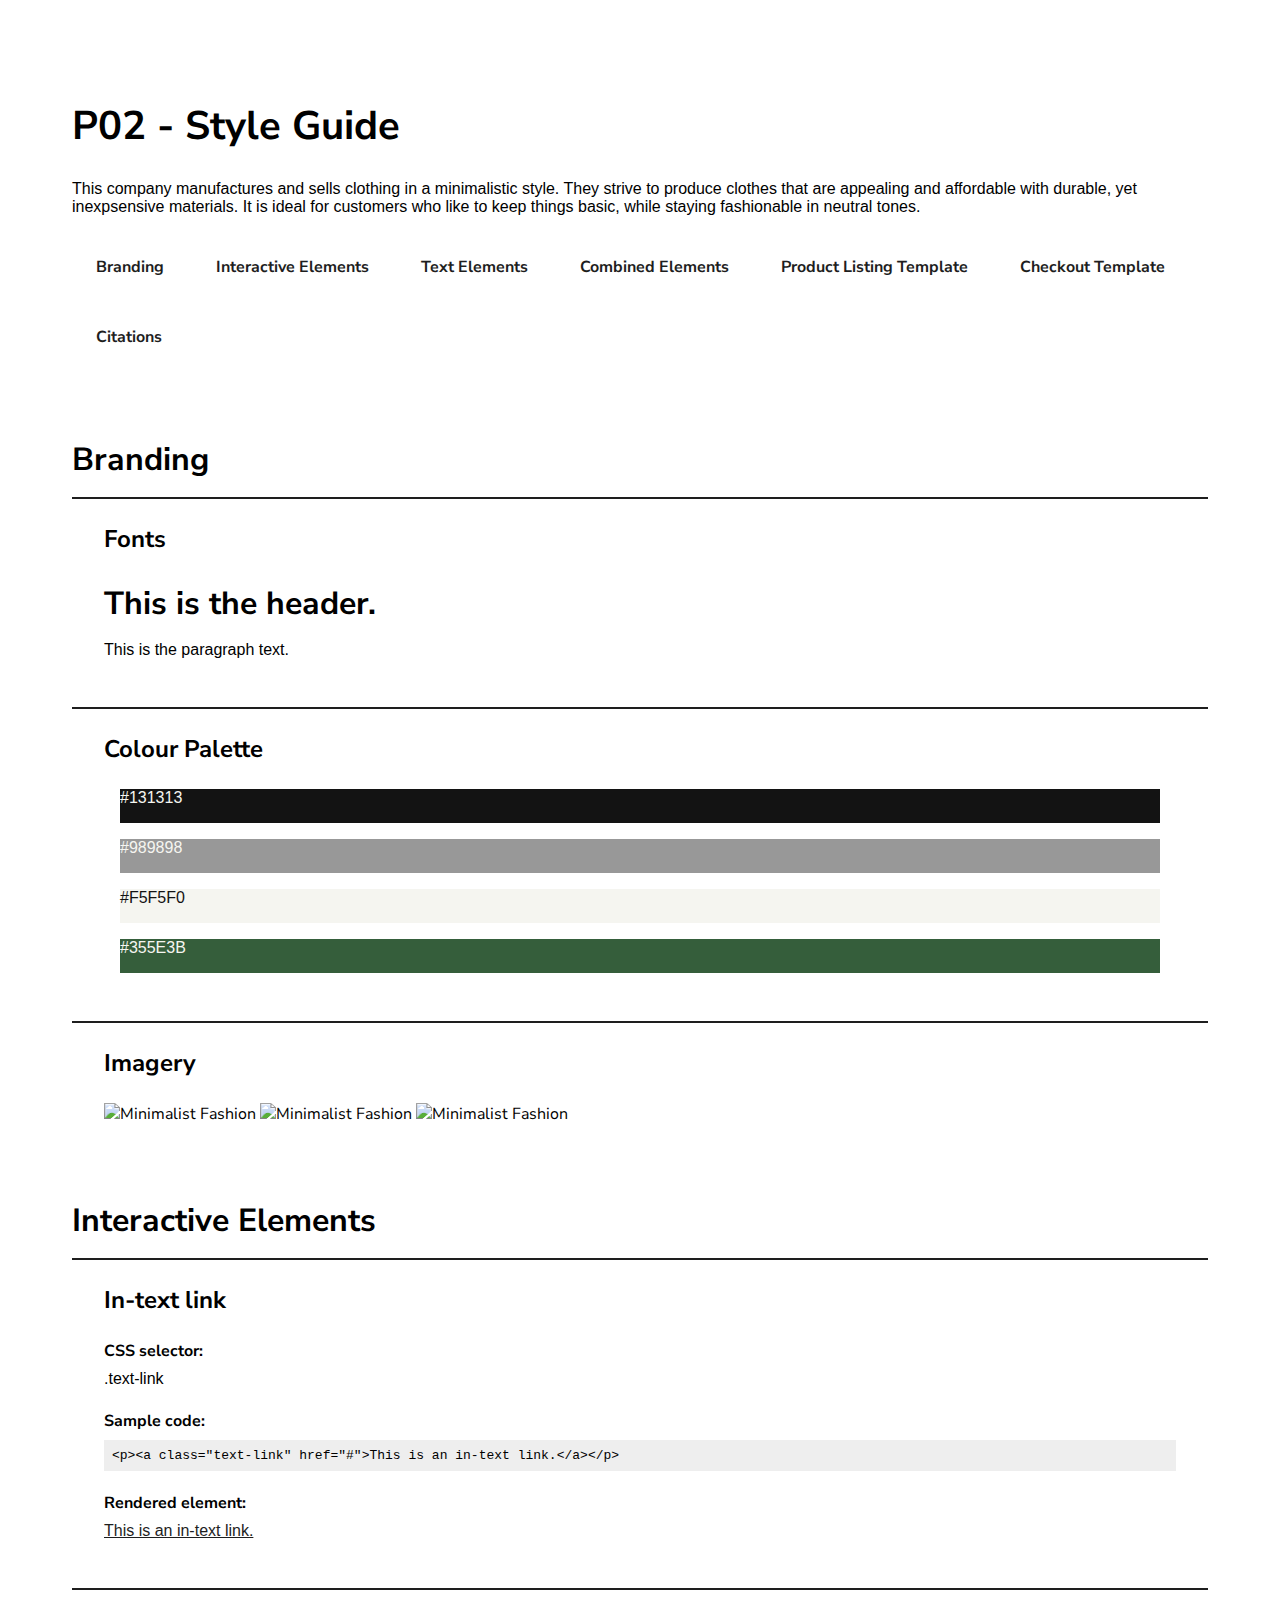
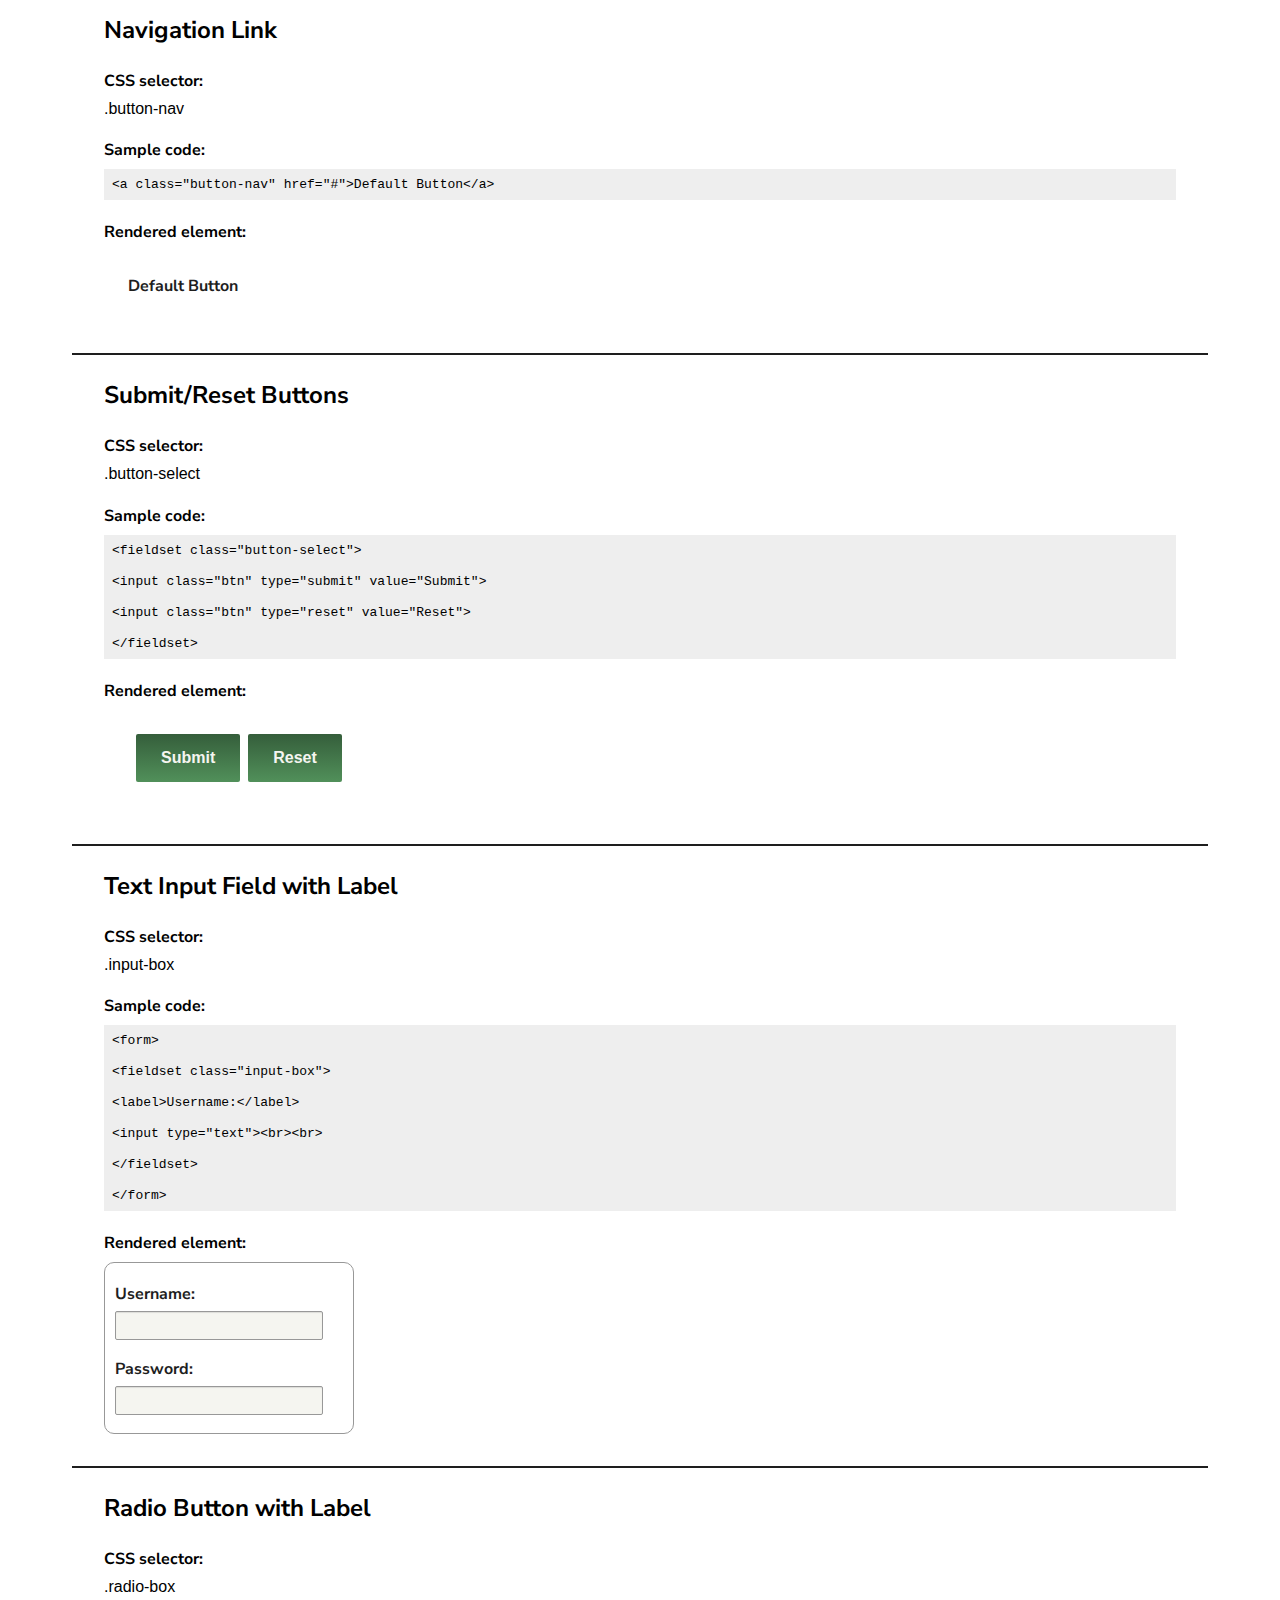
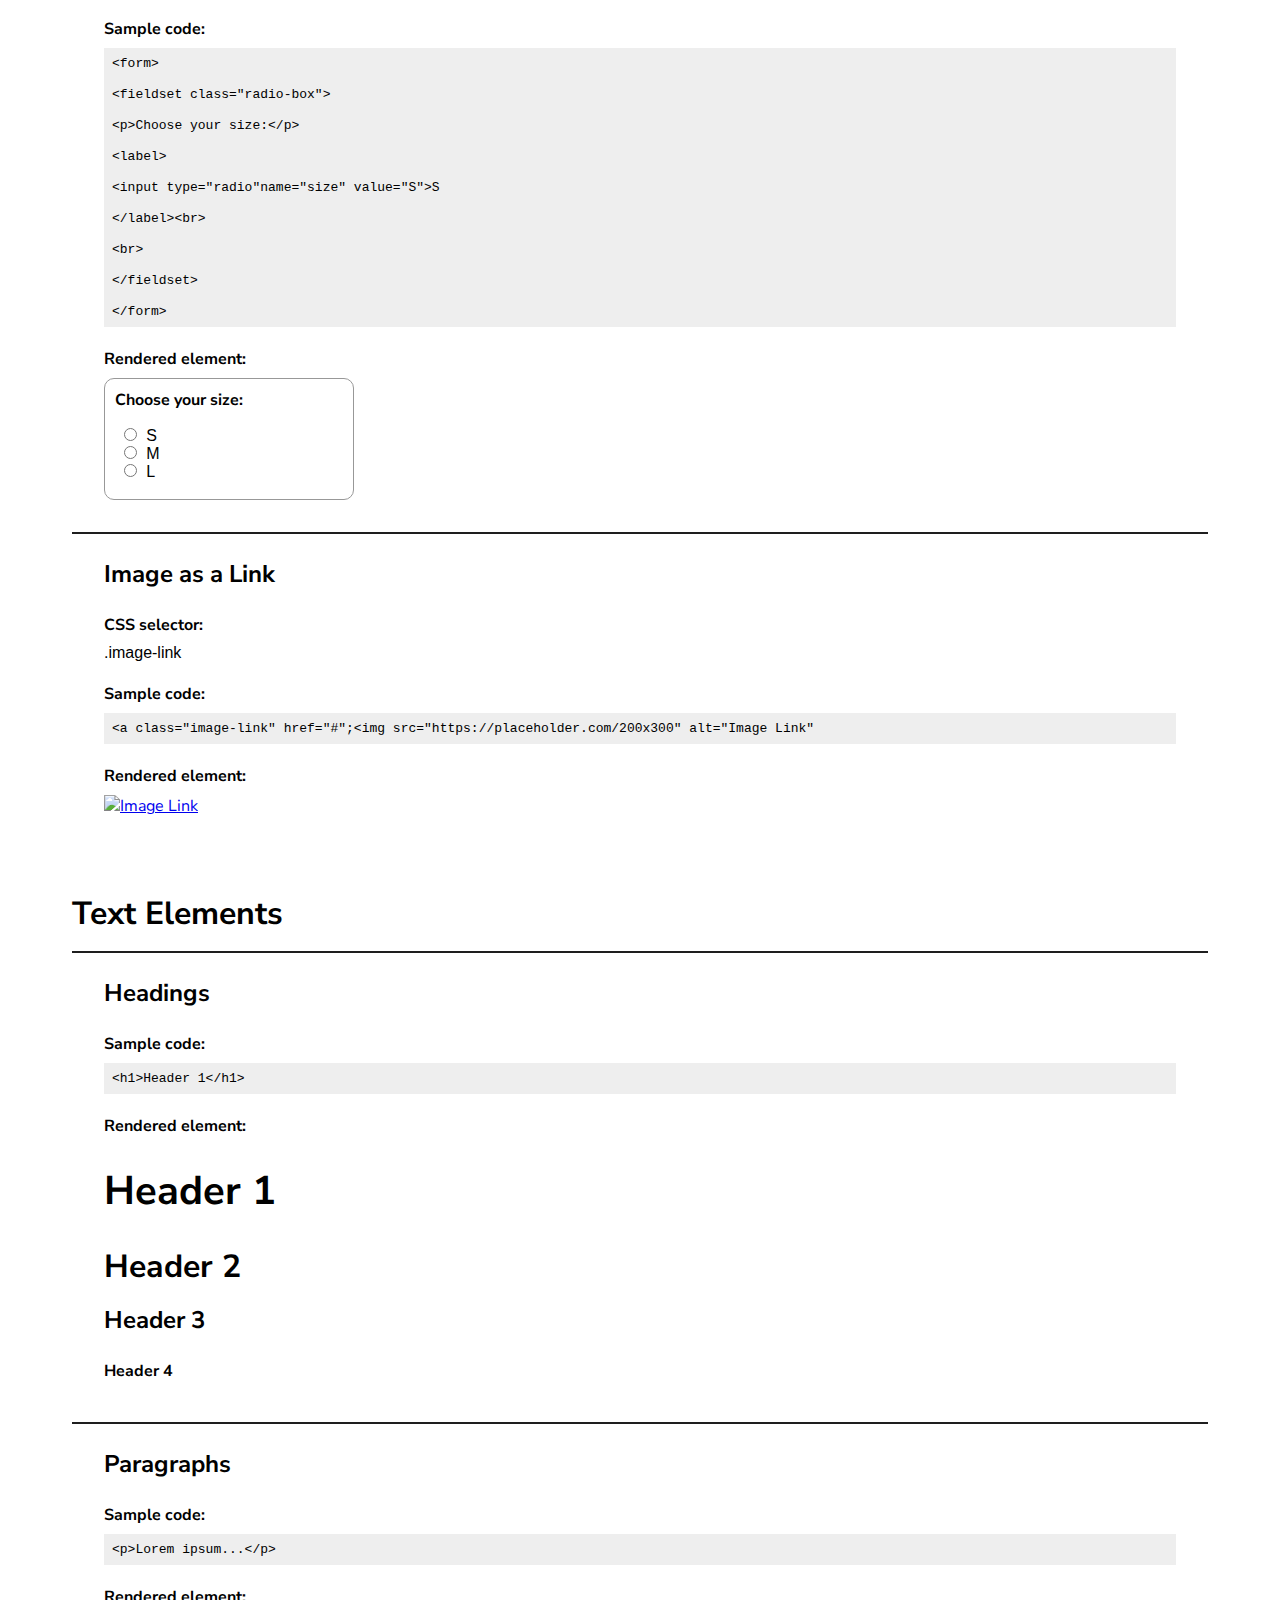
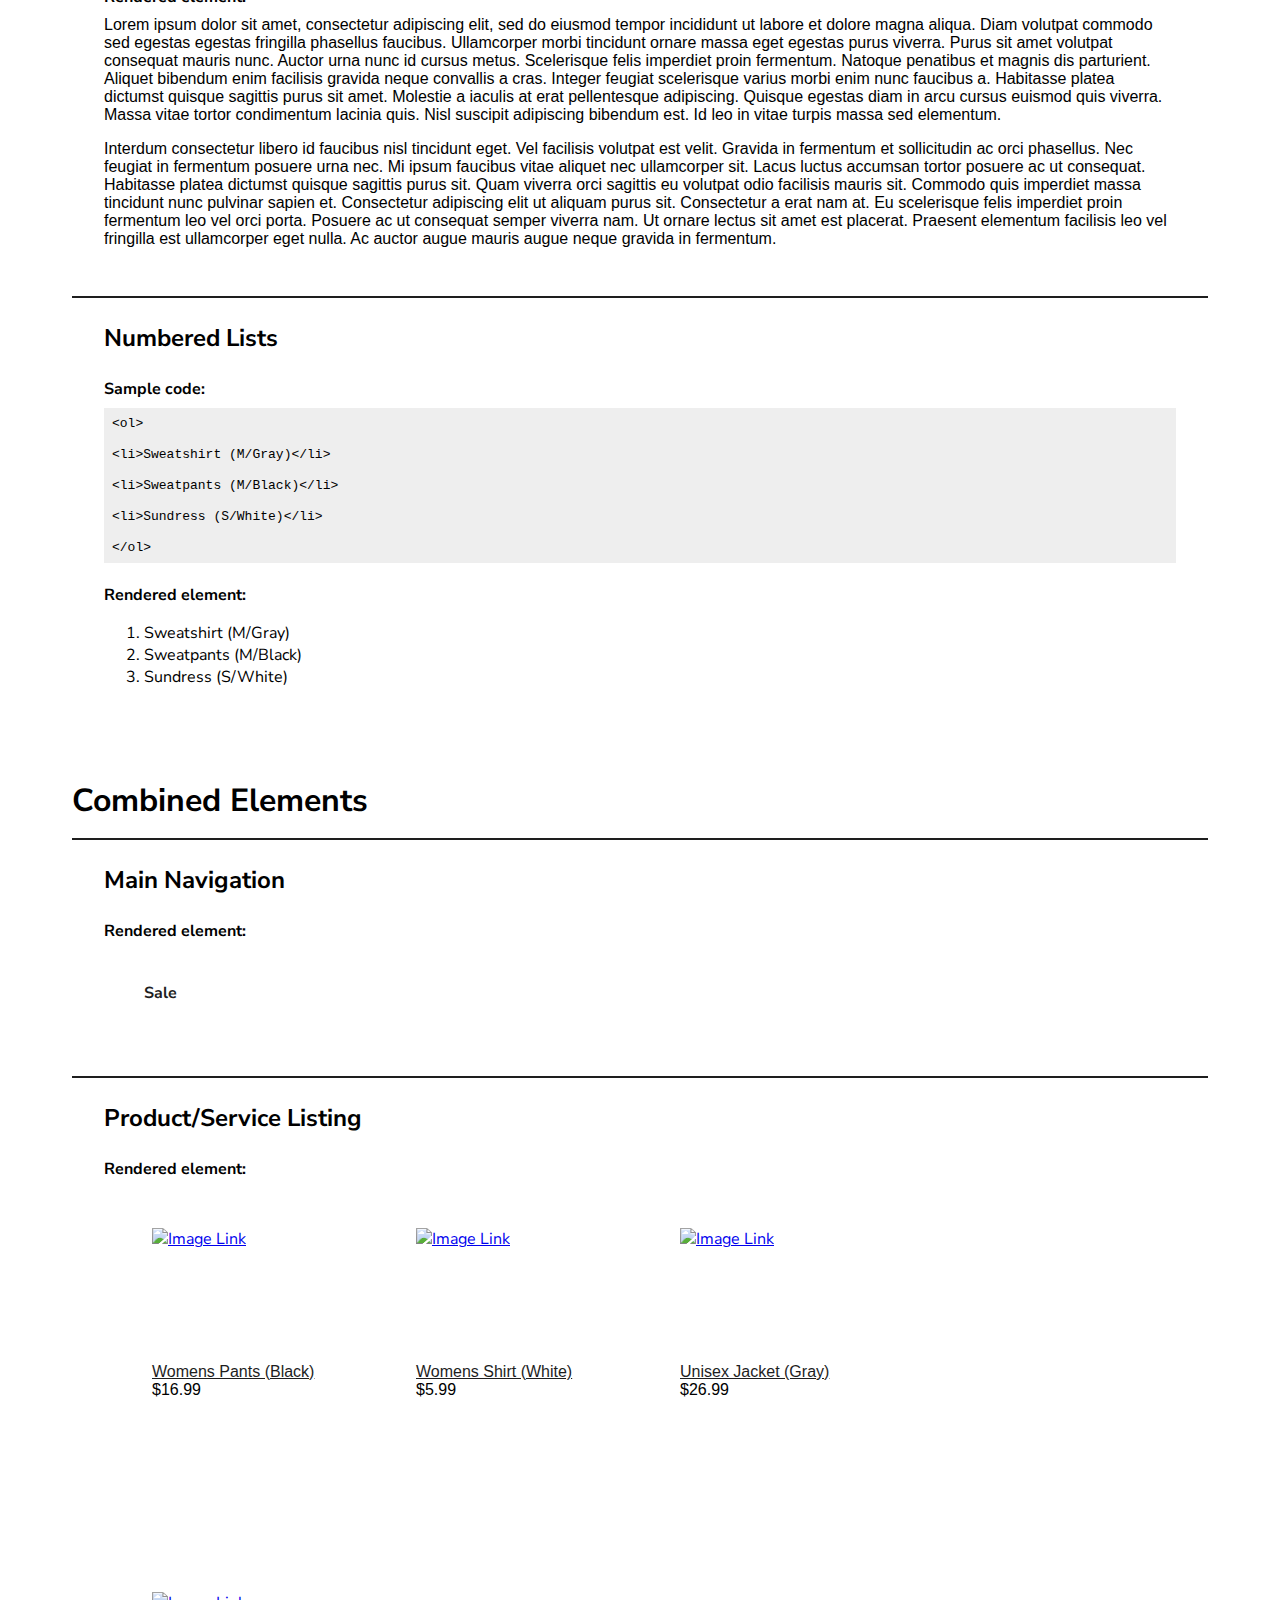
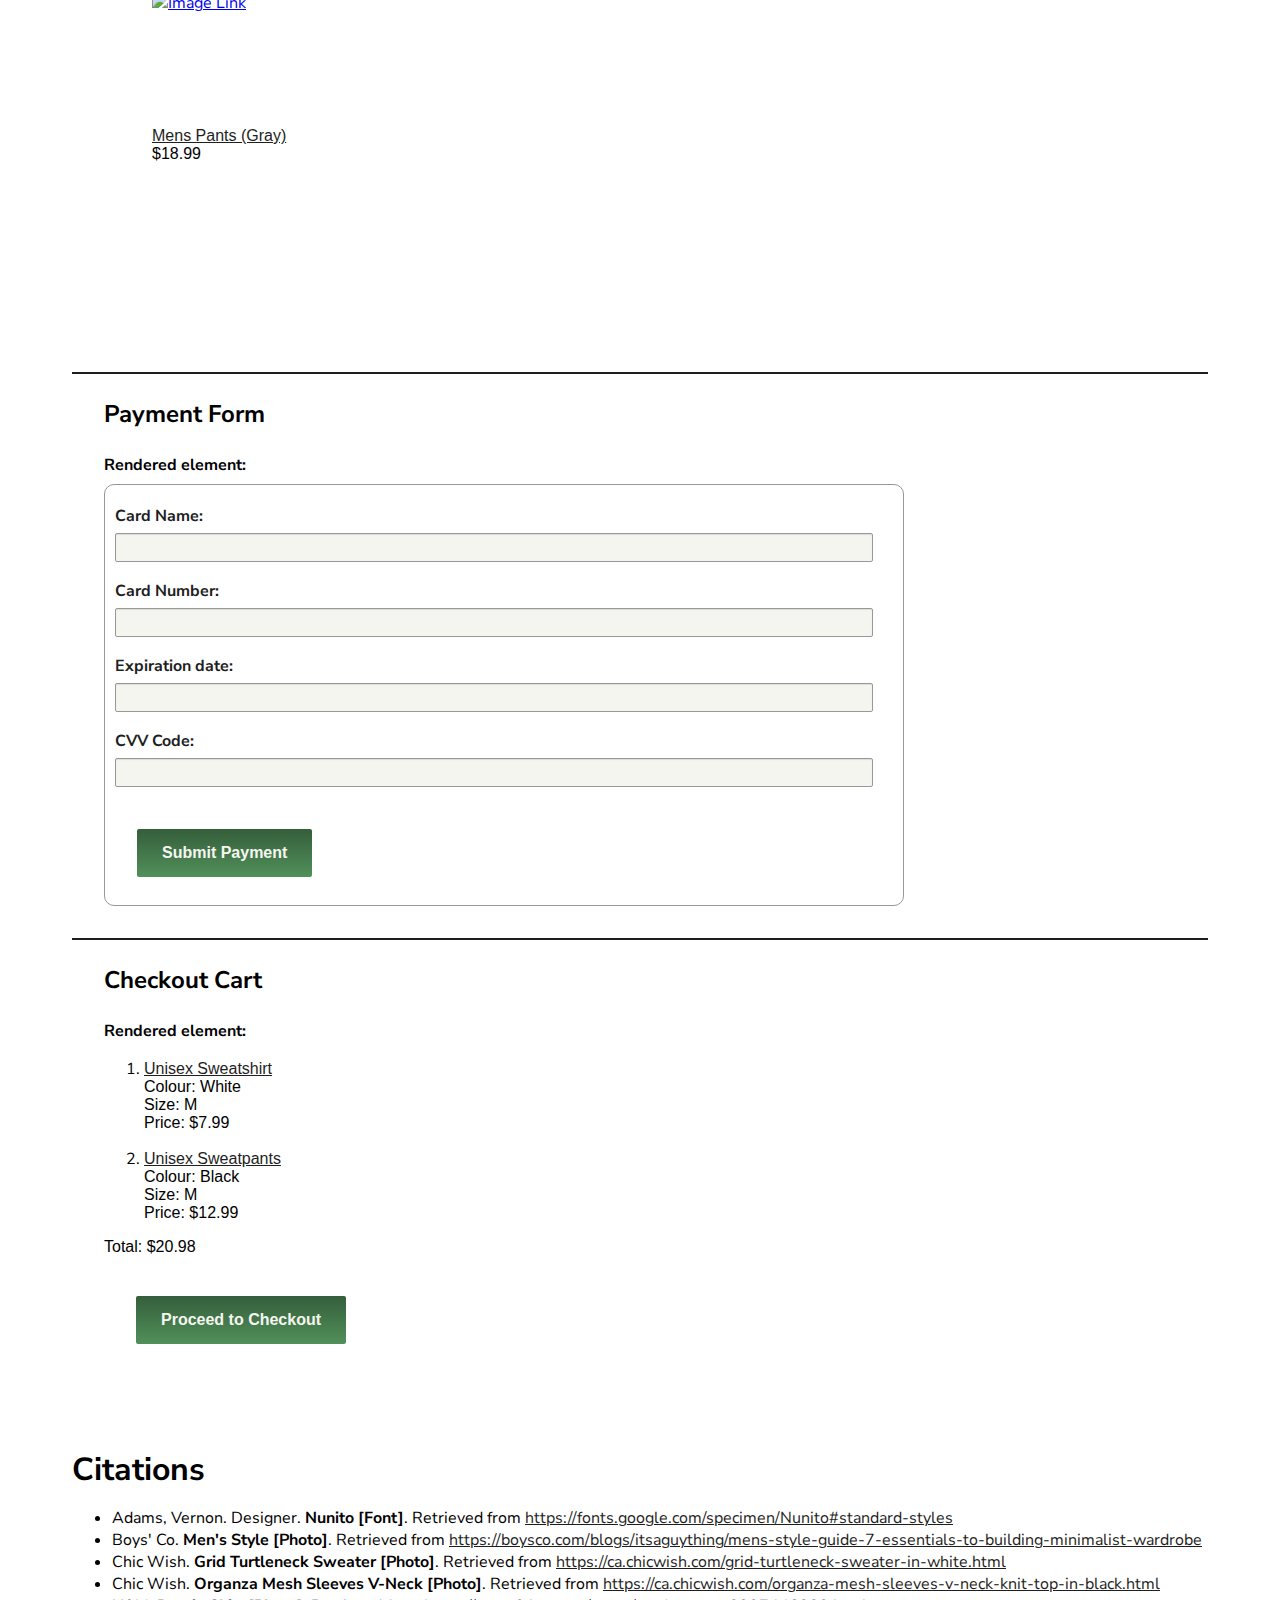
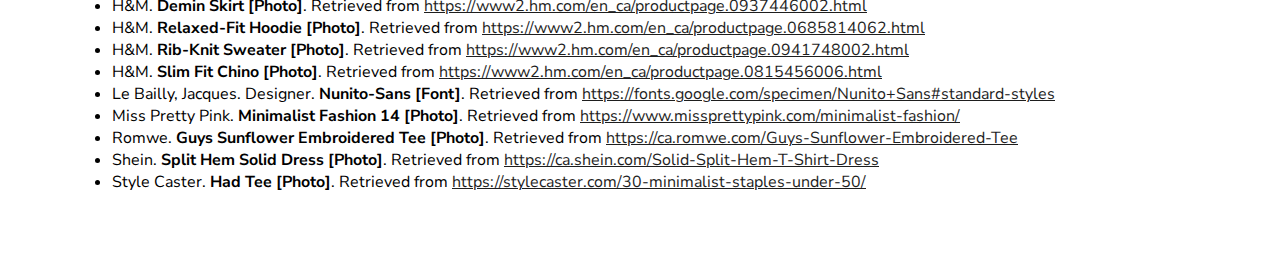
==== index.html @ e64ce584 "moved all citations to the style sheet page" ====
<!DOCTYPE html>
<html lang="en">

<head>

  <meta charset="utf-8">
  <title>P02 - Style Guide</title>

  <link href="css/main.css" rel="stylesheet">
  <link href="css/flexbox.css" rel="stylesheet">

  <link rel="preconnect" href="https://fonts.gstatic.com">
  <link href="https://fonts.googleapis.com/css2?family=Nunito+Sans:wght@700&display=swap" rel="stylesheet">
  <link rel="preconnect" href="https://fonts.gstatic.com">
  <link href="https://fonts.googleapis.com/css2?family=Nunito+Sans&display=swap" rel="stylesheet">

</head>

<body>
  <header>
    <h1>P02 - Style Guide</h1>

    <p>This company manufactures and sells clothing in a minimalistic style. They strive to produce clothes that are appealing and affordable with durable, yet inexpsensive materials. It is ideal for customers who like to keep things basic, while staying fashionable in neutral tones.</p>

    <nav>
      <a class="button-nav" href="#index.html">Branding</a>
      <a class="button-nav" href="#interactive_elements">Interactive Elements</a>
      <a class="button-nav" href="#text_elements">Text Elements</a>
      <a class="button-nav" href="#combined_elements">Combined Elements</a>
      <a class="button-nav" href="product_listing.html">Product Listing Template</a>
      <a class="button-nav" href="checkout.html">Checkout Template</a>
      <a class="button-nav" href="#citations">Citations</a>
    </nav>
  </header>

  <!-- BRANDING SECTION // -->
  <section id="branding">
    <h2>Branding</h2>

    <section class="element">
      <h3>Fonts</h3>

      <h2>This is the header.</h2>
      <p>This is the paragraph text.</P>

      </section>

      <section class="element">
        <h3>Colour Palette</h3>

        <div style = "color: #F5F5F0; background: #131313">
          <p>#131313</p>
        </div>
        <div style = "color: #F5F5F0; background: #989898">
          <p>#989898</p>
        </div>
        <div style = "color: #131313; background: #F5F5F0">
          <p>#F5F5F0</p>
        </div>
        <div style = "color: #F5F5F0; background: #355E3B">
          <p>#355E3B</p>
        </div>

        <!-- Resource: https://www.w3schools.com/colors/colors_palettes.asp-->
      </section>

      <section class="element">
        <h3>Imagery</h3>
        <img src="https://stylecaster.com/wp-content/uploads/2017/03/had-tee.jpg?w=830" width="250" height="350" alt="Minimalist Fashion">
        <img src="https://cdn.shopify.com/s/files/1/0690/5295/files/mens_style_magazine_minimalist_wardrobe_for_men_5_1024x1024.jpg?3480341038909994401" width="250" height="350" alt="Minimalist Fashion">
        <img src="https://i3.wp.com/www.missprettypink.com/wp-content/uploads/minimalist-fashion14.jpg" width="250" height="350" alt="Minimalist Fashion">

      </section>

    </section>
    <!-- // BRANDING SECTION -->

    <!-- INTERACTIVE ELEMENTS SECTION // -->
    <section id="interactive_elements">
      <h2>Interactive Elements</h2>

      <section class="element">
        <h3>In-text link</h3>

        <h4>CSS selector:</h4>
        <p>.text-link</p>

        <h4>Sample code:</h4>
        <code>&lt;p&gt;&lt;a class="text-link" href="#"&gt;This is an in-text link.&lt;/a&gt;&lt;/p&gt;</code>

        <h4>Rendered element:</h4>
        <p><a class="text-link" href="#">This is an in-text link.</a></p>

      </section>

      <!-- Default Button styling section -->
      <section class="element">

        <h3>Navigation Link</h3>

        <h4>CSS selector:</h4>
        <p>.button-nav</p>

        <h4>Sample code:</h4>
        <code>&lt;a class="button-nav" href="#"&gt;Default Button&lt;/a&gt;</code>

        <h4>Rendered element:</h4>
        <a class="button-nav" href="#">Default Button</a>

      </section>

      <section class="element">
        <h3>Submit/Reset Buttons</h3>

        <h4>CSS selector:</h4>
        <p>.button-select</p>

        <h4>Sample code:</h4>
        <code>&lt;fieldset class="button-select"&gt;</code>
        <code>&lt;input class="btn" type="submit" value="Submit"&gt;</code>
        <code>&lt;input class="btn" type="reset" value="Reset"&gt;</code>
        <code>&lt;/fieldset&gt;</code>

        <h4>Rendered element:</h4>
        <fieldset class="button-select">
          <input class="btn" type="submit" value="Submit">
          <input class="btn" type="reset" value="Reset">
        </fieldset>

        <!-- Resource: https://www.w3schools.com/tags/tag_input.asp
        https://learn.shayhowe.com/html-css/building-forms/-->
      </section>

      <section class="element">
        <h3>Text Input Field with Label</h3>

        <h4>CSS selector:</h4>
        <p>.input-box</p>

        <h4>Sample code:</h4>
        <code>&lt;form&gt;</code>
        <code>&lt;fieldset class="input-box"&gt;</code>
        <code>&lt;label&gt;Username:&lt;/label&gt;</code>
        <code>&lt;input type="text"&gt;&lt;br&gt;&lt;br&gt;</code>
        <code>&lt;/fieldset&gt;</code>
        <code>&lt;/form&gt;</code>

        <h4>Rendered element:</h4>
        <form class="small-form-box">
          <fieldset class="input-box">
            <label>Username:</label>
            <input type="text"><br><br>
            <label>Password:</label>
            <input type="text"><br><br>
          </fieldset>
        </form>

        <!-- Resource: https://www.w3schools.com/tags/tag_input.asp
        https://learn.shayhowe.com/html-css/building-forms/-->
      </section>

      <section class="element">
        <h3>Radio Button with Label</h3>

        <h4>CSS selector:</h4>
        <p>.radio-box</p>

        <h4>Sample code:</h4>
        <code>&lt;form&gt;</code>
        <code>&lt;fieldset class="radio-box"&gt;</code>
        <code>&lt;p&gt;Choose your size:&lt;/p&gt;</code>
        <code>&lt;label&gt;</code>
        <code>&lt;input type="radio"name="size" value="S"&gt;S</code>
        <code>&lt;/label&gt;&lt;br&gt;</code>
        <code>&lt;br&gt;</code>
        <code>&lt;/fieldset&gt;</code>
        <code>&lt;/form&gt;</code>

        <h4>Rendered element:</h4>
        <form class ="small-form-box">
          <fieldset class="radio-box">
            <p>Choose your size:</p>
            <label>
              <input type="radio" name="size" value="S">S
            </label><br>
            <label>
              <input type="radio" name="size" value="M">M
            </label><br>
            <label>
              <input type="radio" name="size" value="L">L
            </label><br>
            <br>
          </fieldset>
        </form>

        <!-- Resource: https://www.w3schools.com/tags/att_input_type_radio.asp
        https://learn.shayhowe.com/html-css/building-forms/-->
      </section>

      <section class="element">
        <h3>Image as a Link</h3>

        <h4>CSS selector:</h4>
        <p>.image-link</p>

        <h4>Sample code:</h4>
        <code>&lt;a class="image-link" href="#";&lt;img src="https://placeholder.com/200x300" alt="Image Link"</code>

        <h4>Rendered element:</h4>
        <a class="image-link" href="#"><img src="https://via.placeholder.com/200x300" alt="Image Link"></a>

        <!-- Resource: https://www.w3schools.com/html/html_images.asp
        img source: https://placeholder.com/-->
      </section>


    </section>
    <!-- // INTERACTIVE ELEMENTS SECTION -->

    <!-- TEXT ELEMENTS SECTION // -->
    <section id="text_elements">
      <h2>Text Elements</h2>

      <section class="element">
        <h3>Headings</h3>

        <h4>Sample code:</h4>
        <code>&lt;h1&gt;Header 1&lt;/h1&gt;</code>

        <h4>Rendered element:</h4>
        <h1>Header 1</h1>
        <h2>Header 2</h2>
        <h3>Header 3</h3>
        <h4>Header 4</h4>
      </section>

      <section class="element">
        <h3>Paragraphs</h3>

        <h4>Sample code:</h4>
        <code>&lt;p&gt;Lorem ipsum...&lt;/p&gt;</code>

        <h4>Rendered element:</h4>

        <p>Lorem ipsum dolor sit amet, consectetur adipiscing elit, sed do eiusmod tempor incididunt ut labore et dolore magna aliqua. Diam volutpat commodo sed egestas egestas fringilla phasellus faucibus. Ullamcorper morbi tincidunt ornare massa eget egestas purus viverra. Purus sit amet volutpat consequat mauris nunc. Auctor urna nunc id cursus metus. Scelerisque felis imperdiet proin fermentum. Natoque penatibus et magnis dis parturient. Aliquet bibendum enim facilisis gravida neque convallis a cras. Integer feugiat scelerisque varius morbi enim nunc faucibus a. Habitasse platea dictumst quisque sagittis purus sit amet. Molestie a iaculis at erat pellentesque adipiscing. Quisque egestas diam in arcu cursus euismod quis viverra. Massa vitae tortor condimentum lacinia quis. Nisl suscipit adipiscing bibendum est. Id leo in vitae turpis massa sed elementum.</p>

        <p>Interdum consectetur libero id faucibus nisl tincidunt eget. Vel facilisis volutpat est velit. Gravida in fermentum et sollicitudin ac orci phasellus. Nec feugiat in fermentum posuere urna nec. Mi ipsum faucibus vitae aliquet nec ullamcorper sit. Lacus luctus accumsan tortor posuere ac ut consequat. Habitasse platea dictumst quisque sagittis purus sit. Quam viverra orci sagittis eu volutpat odio facilisis mauris sit. Commodo quis imperdiet massa tincidunt nunc pulvinar sapien et. Consectetur adipiscing elit ut aliquam purus sit. Consectetur a erat nam at. Eu scelerisque felis imperdiet proin fermentum leo vel orci porta. Posuere ac ut consequat semper viverra nam. Ut ornare lectus sit amet est placerat. Praesent elementum facilisis leo vel fringilla est ullamcorper eget nulla. Ac auctor augue mauris augue neque gravida in fermentum.</p>

      </section>

      <section class="element">
        <h3>Numbered Lists</h3>

        <h4>Sample code:</h4>
        <code>&lt;ol&gt;</code>
        <code>&lt;li&gt;Sweatshirt (M/Gray)&lt;/li&gt;</code>
        <code>&lt;li&gt;Sweatpants (M/Black)&lt;/li&gt;</code>
        <code>&lt;li&gt;Sundress (S/White)&lt;/li&gt;</code>
        <code>&lt;/ol&gt;</code>

        <h4>Rendered element:</h4>
        <ol>
          <li>Sweatshirt (M/Gray)</li>
          <li>Sweatpants (M/Black)</li>
          <li>Sundress (S/White)</li>
        </ol>

        <!-- Resource: https://www.w3schools.com/html/html_lists.asp  -->
      </section>

    </section>
    <!-- // TEXT ELEMENTS SECTION -->

    <!-- COMBINED ELEMENTS SECTION // -->
    <section id="combined_elements">
      <h2>Combined Elements</h2>

      <section class="element">
        <h3>Main Navigation</h3>

        <h4>Rendered element:</h4>

        <nav>
          <div class="dropdown">
            <a class="button-nav" href="#">Sale</a>
            <div class="dropdown-content">
              <a href="#">Women</a>
              <a href="#">Men</a>
              <a href="#">Unisex</a>
            </div>
          </div>

        </nav>

        <!-- Resource: https://www.w3schools.com/howto/howto_css_dropdown.asp  -->
      </section>

      <section class="element">
        <h3>Product/Service Listing</h3>

        <h4>Rendered element:</h4>

        <div class="product-container">
          <div class="product-block">
            <a class="image-link" href="#"><img src="https://via.placeholder.com/200x300" alt="Image Link"></a>
            <p><a class="text-link" href="#">Womens Pants (Black)</a><br>$16.99</p>
          </div>
          <div class="product-block">
            <a class="image-link" href="#"><img src="https://via.placeholder.com/200x300" alt="Image Link"></a>
            <p><a class="text-link" href="#">Womens Shirt (White)</a><br>$5.99</p>
          </div>
          <div class="product-block">
            <a class="image-link" href="#"><img src="https://via.placeholder.com/200x300" alt="Image Link"></a>
            <p><a class="text-link" href="#">Unisex Jacket (Gray)</a><br>$26.99</p>
          </div>
          <div class="product-block">
            <a class="image-link" href="#"><img src="https://via.placeholder.com/200x300" alt="Image Link"></a>
            <p><a class="text-link" href="#">Mens Pants (Gray)</a><br>$18.99</p>
          </div>
        </div>

      </section>

      <section class="element">
        <h3>Payment Form</h3>

        <h4>Rendered element:</h4>
        <form>
          <fieldset class="input-box">
            <label>Card Name:</label>
            <input type="text"><br><br>
            <label>Card Number:</label>
            <input type="text"><br><br>
            <label>Expiration date:</label>
            <input type="text"><br><br>
            <label>CVV Code:</label>
            <input type="text"><br><br>
          </fieldset>

          <fieldset class="button-select">
            <input class="btn" type="submit" value="Submit Payment">
          </fieldset>
        </form>

      </section>

      <section class="element">
        <h3>Checkout Cart</h3>

        <h4>Rendered element:</h4>
        <ol>
          <li>
            <p><a class="text-link" href="#">Unisex Sweatshirt</a><br>
              Colour: White<br>
              Size: M<br>
              Price: $7.99</p>
            </li>

            <li>
              <p><a class="text-link" href="#">Unisex Sweatpants</a><br>
                Colour: Black<br>
                Size: M<br>
                Price: $12.99</p>
              </li>
            </ol>

            <p>Total: $20.98</P>

              <fieldset class="button-select">
                <input class="btn" type="submit" value="Proceed to Checkout">
              </fieldset>

            </section>

          </section>
          <!-- // COMBINED ELEMENTS SECTION -->

          <section id="citations">
            <h2>Citations</h2>

            <ul>
              <li>Adams, Vernon. Designer. <strong>Nunito [Font]</strong>. Retrieved from <a class="text-link" href="https://fonts.google.com/specimen/Nunito#standard-styles">https://fonts.google.com/specimen/Nunito#standard-styles</a></li>
              <li>Boys' Co. <strong>Men's Style [Photo]</strong>. Retrieved from <a class="text-link" href="https://boysco.com/blogs/itsaguything/mens-style-guide-7-essentials-to-building-minimalist-wardrobe">https://boysco.com/blogs/itsaguything/mens-style-guide-7-essentials-to-building-minimalist-wardrobe</a></li>
              <li>Chic Wish. <strong>Grid Turtleneck Sweater [Photo]</strong>. Retrieved from <a class="text-link" href="https://ca.chicwish.com/grid-turtleneck-sweater-in-white.html">https://ca.chicwish.com/grid-turtleneck-sweater-in-white.html</a></li>
              <li>Chic Wish. <strong>Organza Mesh Sleeves V-Neck [Photo]</strong>. Retrieved from <a class="text-link" href="https://ca.chicwish.com/organza-mesh-sleeves-v-neck-knit-top-in-black.html">https://ca.chicwish.com/organza-mesh-sleeves-v-neck-knit-top-in-black.html</a></li>
              <li>H&M. <strong>Demin Skirt [Photo]</strong>. Retrieved from <a class="text-link" href="https://www2.hm.com/en_ca/productpage.0937446002.html">https://www2.hm.com/en_ca/productpage.0937446002.html</a></li>
              <li>H&M. <strong>Relaxed-Fit Hoodie [Photo]</strong>. Retrieved from <a class="text-link" href="https://www2.hm.com/en_ca/productpage.0685814062.html">https://www2.hm.com/en_ca/productpage.0685814062.html</a></li>
              <li>H&M. <strong>Rib-Knit Sweater [Photo]</strong>. Retrieved from <a class="text-link" href="https://www2.hm.com/en_ca/productpage.0941748002.html">https://www2.hm.com/en_ca/productpage.0941748002.html</a></li>
              <li>H&M. <strong>Slim Fit Chino [Photo]</strong>. Retrieved from <a class="text-link" href="https://www2.hm.com/en_ca/productpage.0815456006.html">https://www2.hm.com/en_ca/productpage.0815456006.html</a></li>
              <li>Le Bailly, Jacques. Designer. <strong>Nunito-Sans [Font]</strong>. Retrieved from <a class="text-link" href="https://fonts.google.com/specimen/Nunito+Sans#standard-styles">https://fonts.google.com/specimen/Nunito+Sans#standard-styles</a></li>
              <li>Miss Pretty Pink. <strong>Minimalist Fashion 14 [Photo]</strong>. Retrieved from <a class="text-link" href="https://www.missprettypink.com/minimalist-fashion/">https://www.missprettypink.com/minimalist-fashion/</a></li>
              <li>Romwe. <strong>Guys Sunflower Embroidered Tee [Photo]</strong>. Retrieved from <a class="text-link" href="https://ca.romwe.com/Guys-Sunflower-Embroidered-Tee-p-455552-cat-859.html?url_from=caplasmtop07190424740S">https://ca.romwe.com/Guys-Sunflower-Embroidered-Tee</a></li>
              <li>Shein. <strong>Split Hem Solid Dress [Photo]</strong>. Retrieved from <a class="text-link" href="https://ca.shein.com/Solid-Split-Hem-T-Shirt-Dress-p-1269927-cat-1727.html?url_from=caadplaswdress07200701517S&gclid=CjwKCAiA65iBBhB-EiwAW253W0HiEJiKnF2FjHlQGv8awOL8LNRuKmLusy3wokKj9P4v5kpk64b3fxoCiSsQAvD_BwE">https://ca.shein.com/Solid-Split-Hem-T-Shirt-Dress</a></li>
              <li>Style Caster. <strong>Had Tee [Photo]</strong>. Retrieved from <a class="text-link" href="https://stylecaster.com/30-minimalist-staples-under-50/">https://stylecaster.com/30-minimalist-staples-under-50/</a></li>
            </ul>

          </section>

        </body>
        </html>
---- css/main.css ----
/* Main Elements */
body {
  font-family:'Nunito Sans', sans-serif;
  padding: 2rem;
}

#testbg{
  background-color: #F5F5F0;
}

header {
  padding: 2rem;
}

.element {
  padding-bottom: 2rem;
  border-top-width: 0.15rem;
  border-top-style: solid;
  border-top-color: #1e1e1e;
}

nav a:hover, nav a:focus {
  text-decoration: none;
}

code {
  background-color: #EEE;
  padding: 0.5rem;
  display: block;
}

section {
  padding: 2rem;
  padding-top: 0.5rem;
  padding-bottom: 0.5rem;
}

form{
  border: 1px solid #989898;
  border-radius: 10px;
  font-family:'Nunito', sans-serif;
  overflow: hidden;
  width: 250px;
}

fieldset {
  border: 0;
  margin: 0;
  padding: 0;
}

/* For Button Navigation */
.button-nav {
  display: inline-block;
  padding: .5rem;
  margin-bottom: 0.5rem;
  margin: 1rem;
  color: #1e1e1e;
  text-decoration: none;
  transition-property: color;
  transition-duration: 0.5s;
  font-weight: bold;
}

.button-nav:hover, .button-nav:focus {
  color: #989898;
}

/*Text Link*/
.text-link {
  color: #1e1e1e;
  transition-property: color;
  transition-duration: 0.5s;
}

.text-link:hover, .text-link:focus {
  color: #355E3B;
}

/*Image Link*/
.image-link {
  display: inline-block;
  transition-property: background-color;
  transition-duration: 0.5s;
}

.image-link:hover, .image-link:focus {
  background-color: #355E3B;
}

/*Text Inputs Labels*/
input {
  border-radius: 2px;
  font-family:'Nunito', sans-serif;
  font-weight: bold;
  margin: 0;
}

label {
  border-radius: 10px;
  font-family:'Nunito Sans', sans-serif;
  font-weight: bold;
  margin: 0;
}

.input-box {
  padding: 20px 30px 0 10px;
}

.input-box label {
  color: #1e1e1e;
  display: block;
}

.input-box input {
  background: #F5F5F0;
  border: 1px solid #989898;
  box-shadow: inset 0 1px 1px rgba(0, 0, 0, .1);
  color: #1e1e1e;
  padding: 6px;
  margin-top: 6px;
  width: 100%;
}

/* For Search Box */
.search-box input {
  background: #fff;
  border: 1px solid #989898;
  box-shadow: inset 0 1px 1px rgba(0, 0, 0, .1);
  color: #1e1e1e;
  padding: 6px;
  margin-bottom: 0.5rem;
  margin-left: 1rem;
  width: 200px;
}

.search-button {
  display: inline-block;
  padding-left: 0.5rem;
  padding-bottom: 1.5rem;
}

.search-button .btn {
  background: linear-gradient(#355E3B, #51905A);
  border: 0;
  color: #F5F5F0;
  cursor: pointer;
  font-weight: bold;
  font-size: 0.75rem;
  padding: 8px 10px;
  margin-right: 0.5rem;
}

/* For Radio */
.radio-box {
  padding: 10px 30px 0 10px;
}

.radio-box p{
  font-family:'Nunito Sans', sans-serif;
  font-weight: bold;
}

.radio-box input{
  width: 15%;
}

.radio-box label {
  font-family:'Nunito', sans-serif;
  font-weight: 300;
  padding-bottom: 10px;
}

.small-form-box {
  width: 250px;
}

/*Submit/Reset Buttons*/
.button-select {
  display: inline-block;
  padding-left: 2rem;
  padding-top: 1.5rem;
  padding-bottom: 1.5rem;
}

.button-select .btn {
  background: linear-gradient(#355E3B, #51905A);
  border: 0;
  color: #F5F5F0;
  cursor: pointer;
  font-weight: bold;
  font-size: 1rem;
  float: left;
  padding: 15px 25px;
  margin-right: 0.5rem;
}

.dropdown .dropdown-content {
  position: fixed;
  display: inline-block;
  margin-top: 2.5rem;
  margin-left: 0rem;

  display: none;
  position: absolute;
  background-color: #fff;
  min-width: 100px;
  box-shadow: 0px 8px 16px 0px rgba(0,0,0,0.2);
  z-index: 1;
}

.dropdown-content a {
  color: black;
  padding: 12px 16px;
  text-decoration: none;
  display: block;
}

.dropdown-content a:hover {background-color: #F5F5F0;}

.dropdown:hover .dropdown-content {display: block;}

.dropdown:hover .dropbtn {background-color: #989898;}

/* For Text */
h1 {
  font-size: 2.5em;
}

h2 {
  font-size: 2em;
  margin-bottom: 1rem;
}

h3 {
  margin-top: 1rem;
  font-size: 1.5em;
}

h4 {
  margin-bottom: 0.5rem;
}

p {
  font-family:'Nunito', sans-serif;
  margin-top: 0;
  max-width: 100%;
}

/* Resource for dropdown: https://www.w3schools.com/howto/howto_css_dropdown.asp */
/* Resource for form, input, and label:https://learn.shayhowe.com/html-css/building-forms/ */
---- css/flexbox.css ----
/* For Flexbox Containers and Media Queries */

*, *::after, *::before {
  box-sizing: border-box;
}

div {
  display: -webkit-flex;
  display: -ms-flex;
  display: flex;

  -webkit-flex-wrap: wrap;
  -ms-flez-wrap: wrap;
  flex-wrap:wrap;

  -webkit-justify-content: flex-start;
  -ms-justify-content: flex-start;
  justify-content: flex-start;

  border: 0.5rem;
  margin: 1rem;
}

.nav-container {
  height: 50px;
  width: 1050px;
  margin: 2rem;
}

.search-container{
  justify-content: flex-end;
  width: 90vw;
}

.product-container{
  width:80vw;
}

.product-block {
  height: 300px;
  width: 200px;
  margin: 2rem;
}

.product-container .product-block img {
  height: 300px;
  width: 200px;
}

.product-container .product-block p {
  text-align: left;
}

.list-container{
  width: 100px;
}

.list-container .list-block{
  flex-direction: column;
}

.list-container .list-block p{
  text-align: right;
}

.label-container{
  padding: 0.5rem;
}

.checkout-container {
    -webkit-justify-content: flex-start;
    -ms-justify-content: flex-start;
    justify-content: flex-start;
}

.cart-container div {
  -ms-flex: 50%;
  flex: 50%;

  margin-bottom: 5rem;
}

.billing-container {
  -ms-flex: 50%;
  flex: 50%;
}

.payment-container {
  -webkit-justify-content: flex-end;
  -ms-justify-content: flex-end;
  justify-content: flex-end;

  -ms-flex: 100%;
  flex: 100%;
}

  form {
    width: 800px;
  }

  @media (max-width: 900px) {
    form {
      justify-content: flex-start;
      width: 500px;
    }
  }

@media (max-width: 700px) {
  form {
    justify-content: flex-start;
    width: 300px;
  }
}
/* Resource: IAT339 Week 3 Coding Tutorial
             IAT339 Week 3 Lab Assignment
             https://jonitrythall.com/flexbox-cheatsheet */
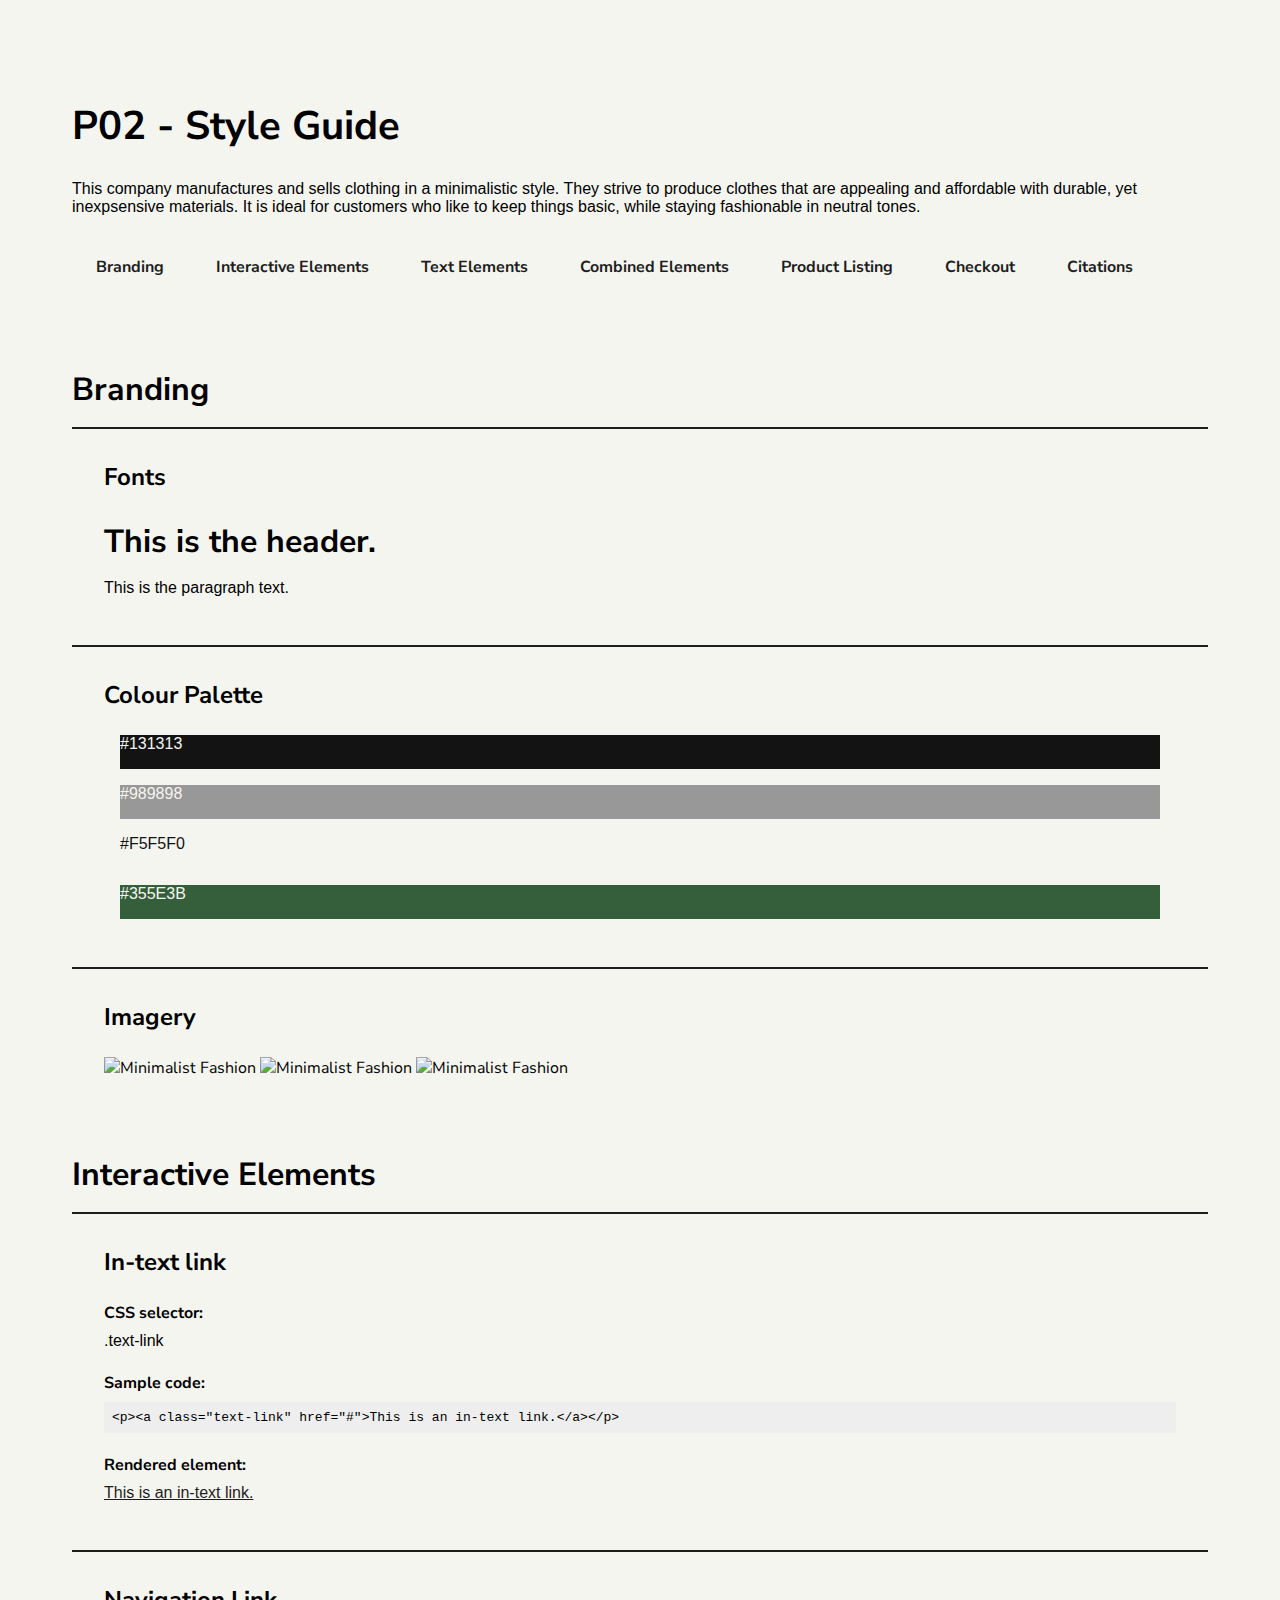
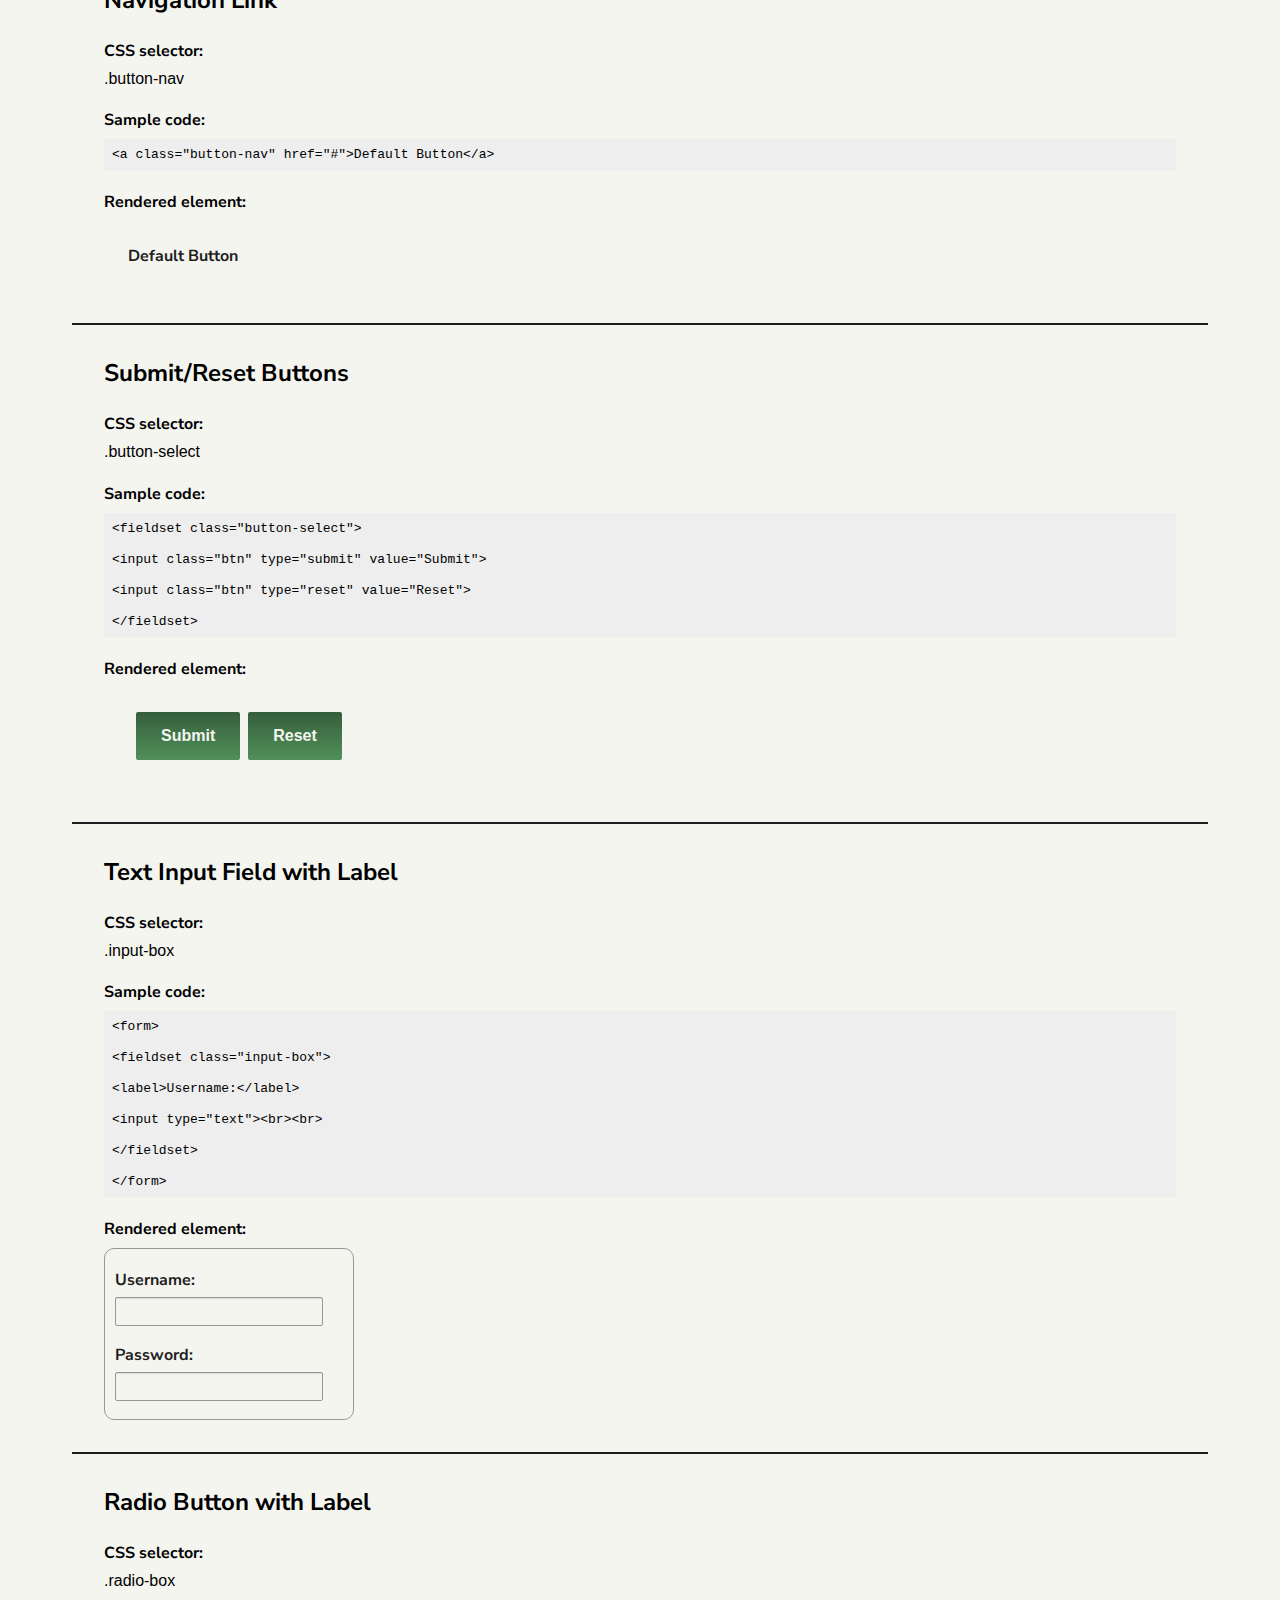
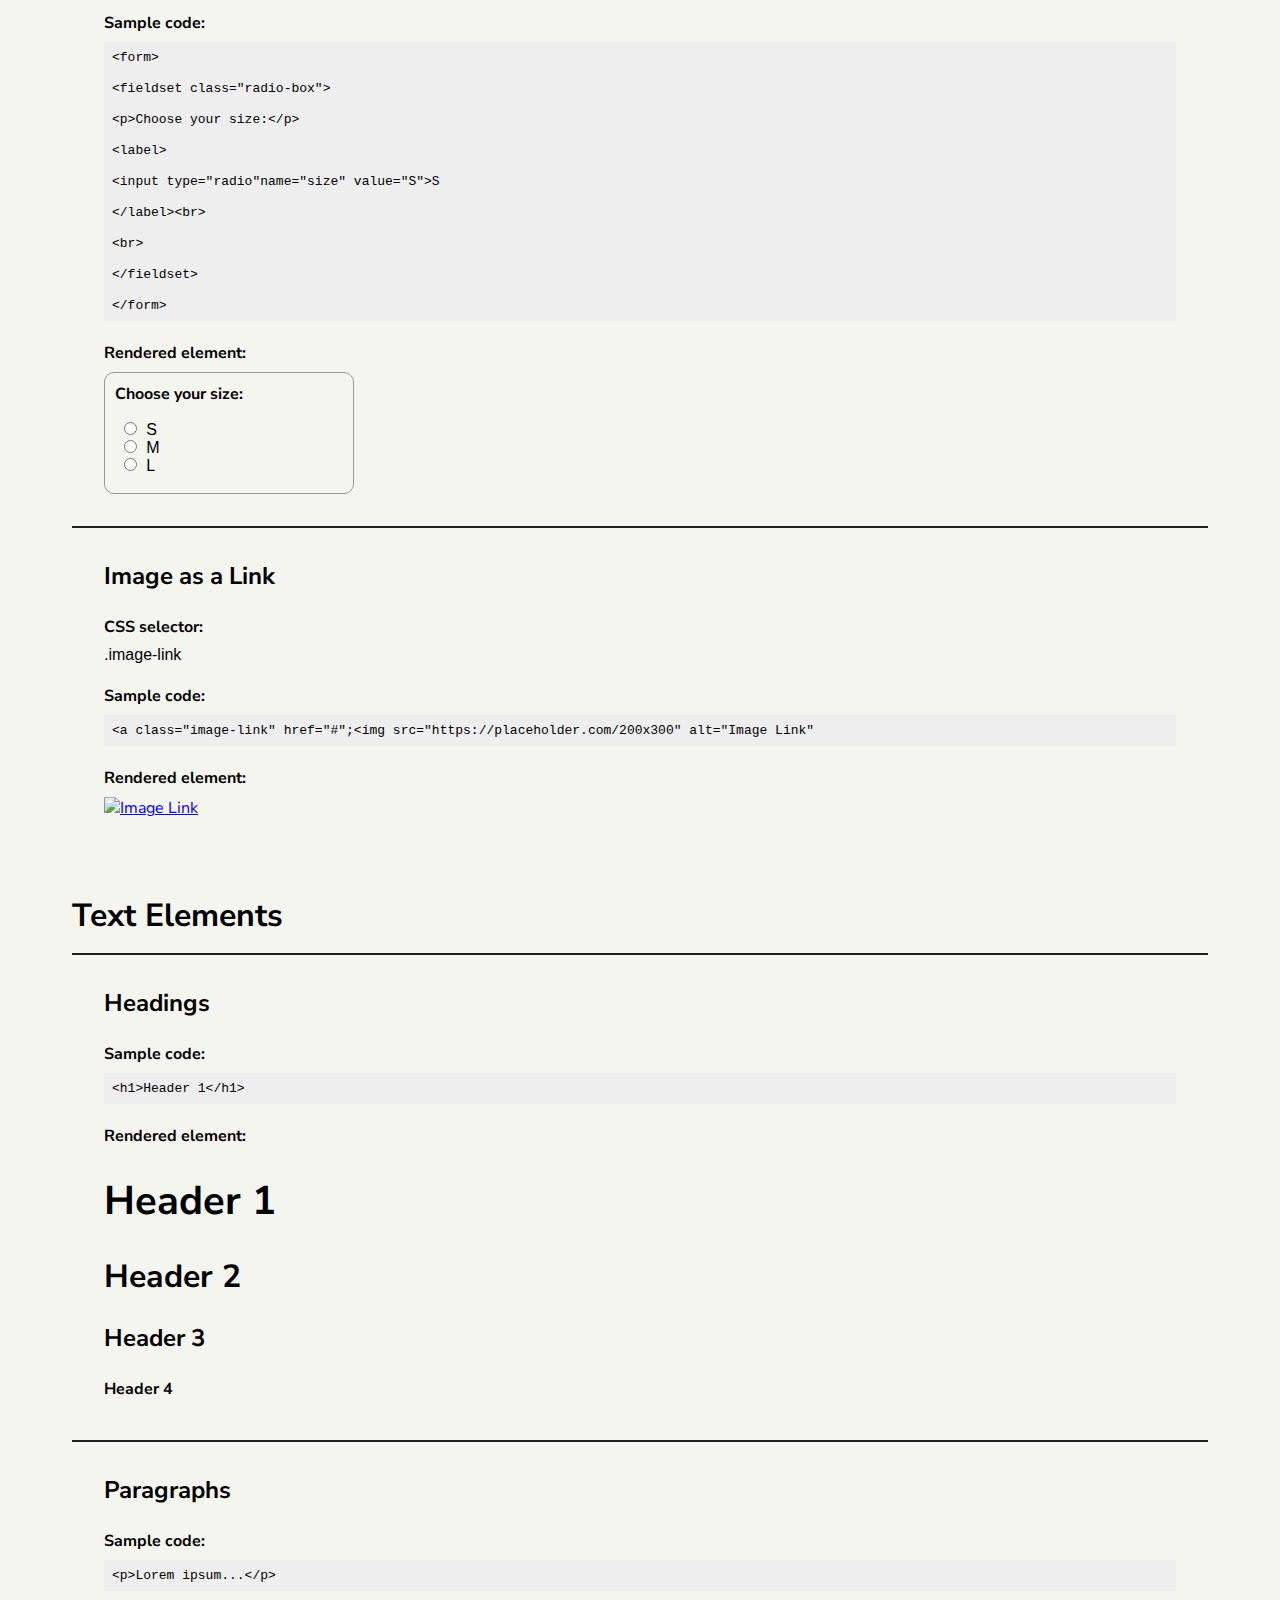
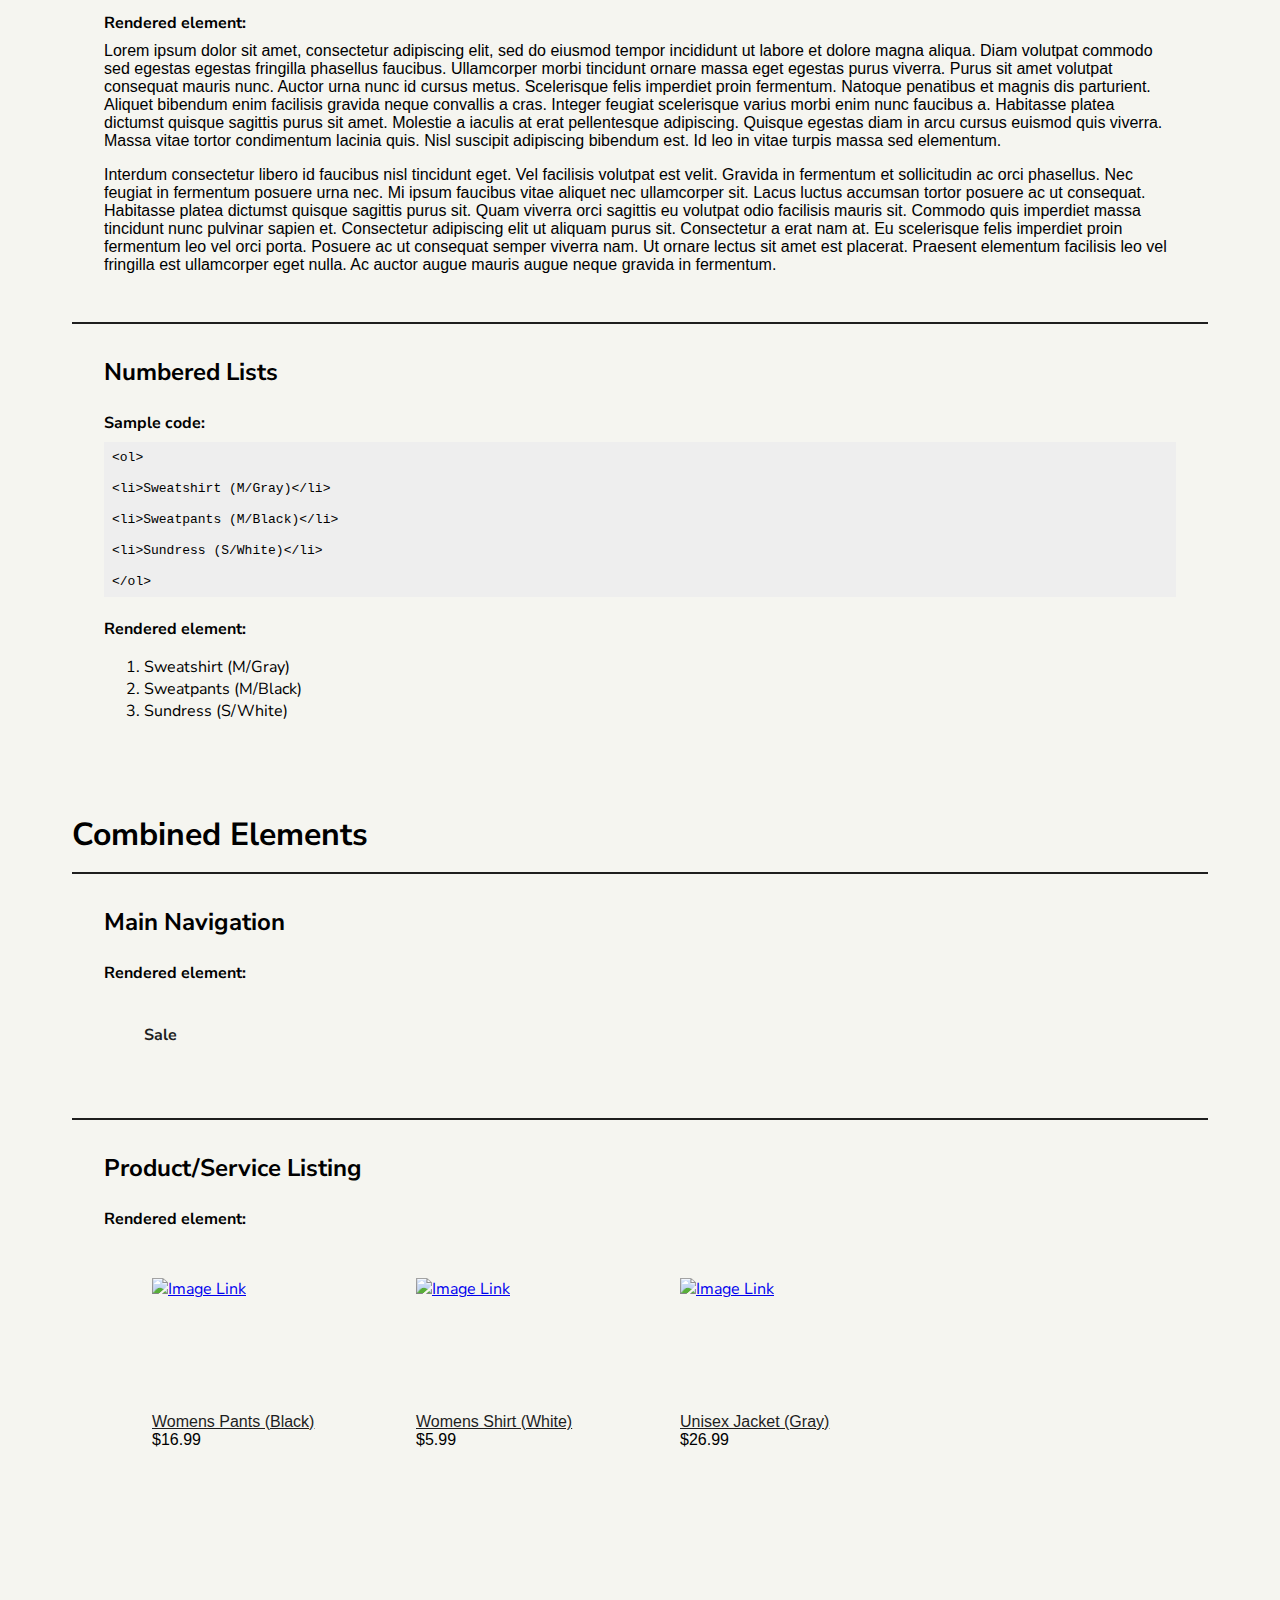
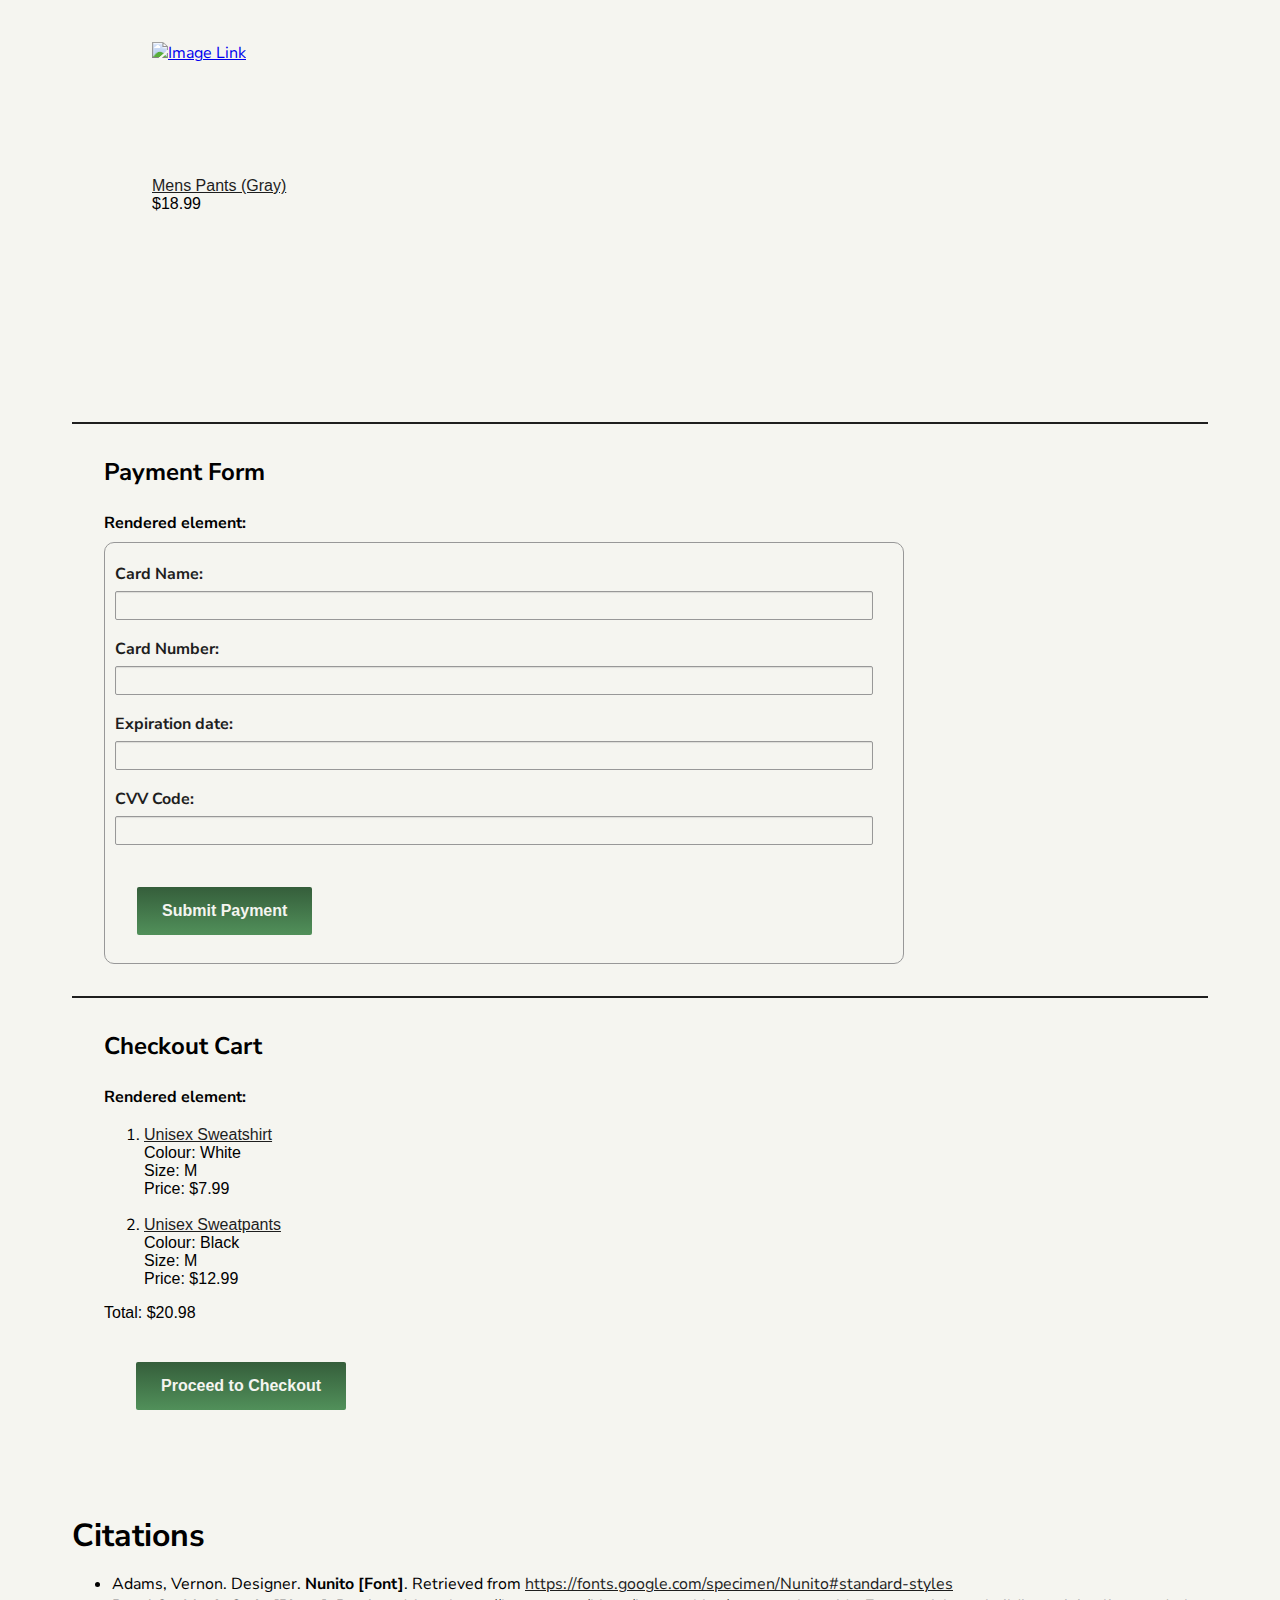
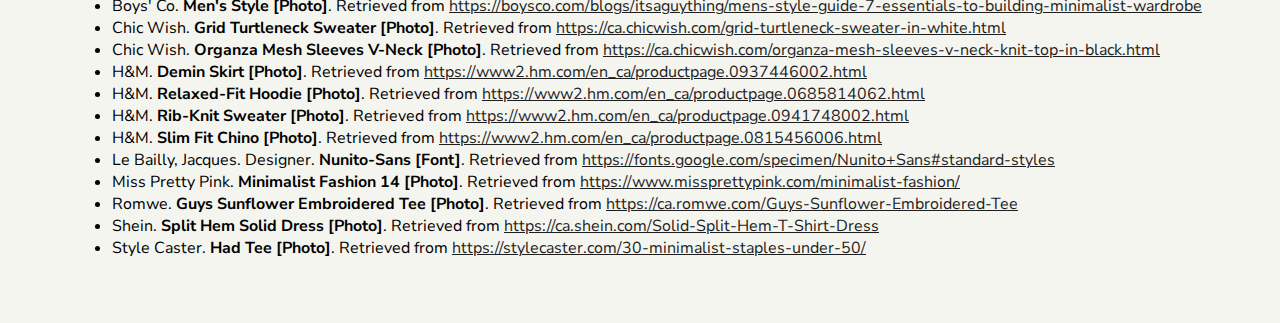
==== commit 8c01d82a: "Fixed style sheets and adjusted header" ====
--- a/index.html
+++ b/index.html
@@ -27,8 +27,8 @@
       <a class="button-nav" href="#interactive_elements">Interactive Elements</a>
       <a class="button-nav" href="#text_elements">Text Elements</a>
       <a class="button-nav" href="#combined_elements">Combined Elements</a>
-      <a class="button-nav" href="product_listing.html">Product Listing Template</a>
-      <a class="button-nav" href="checkout.html">Checkout Template</a>
+      <a class="button-nav" href="product_listing.html">Product Listing</a>
+      <a class="button-nav" href="checkout.html">Checkout</a>
       <a class="button-nav" href="#citations">Citations</a>
     </nav>
   </header>
--- a/css/main.css
+++ b/css/main.css
@@ -2,9 +2,6 @@
 body {
   font-family:'Nunito Sans', sans-serif;
   padding: 2rem;
-}
-
-#testbg{
   background-color: #F5F5F0;
 }
 
@@ -49,6 +46,22 @@
   padding: 0;
 }
 
+/* For Category Navigation */
+.category-nav {
+  display: inline-block;
+  padding-top: 0.5rem;
+  margin-bottom: 0.5rem;
+  margin-right: 2rem;
+  color: #1e1e1e;
+  text-decoration: none;
+  transition-property: color;
+  transition-duration: 0.5s;
+}
+
+.category-nav:hover, .category-nav:focus {
+  color: #989898;
+}
+
 /* For Button Navigation */
 .button-nav {
   display: inline-block;
@@ -198,7 +211,7 @@
 .dropdown .dropdown-content {
   position: fixed;
   display: inline-block;
-  margin-top: 2.5rem;
+  margin-top: 3rem;
   margin-left: 0rem;
 
   display: none;
@@ -233,7 +246,6 @@
 }
 
 h3 {
-  margin-top: 1rem;
   font-size: 1.5em;
 }
 
--- a/css/flexbox.css
+++ b/css/flexbox.css
@@ -23,7 +23,7 @@
 
 .nav-container {
   height: 50px;
-  width: 1050px;
+  width: 80vw;
   margin: 2rem;
 }
 
@@ -110,6 +110,16 @@
     justify-content: flex-start;
     width: 300px;
   }
+
+  .nav-container {
+    height: 200px;
+    width: 60vw;
+  }
+
+  .search-container{
+    justify-content: flex-start;
+    width: 90vw;
+  }
 }
 /* Resource: IAT339 Week 3 Coding Tutorial
              IAT339 Week 3 Lab Assignment
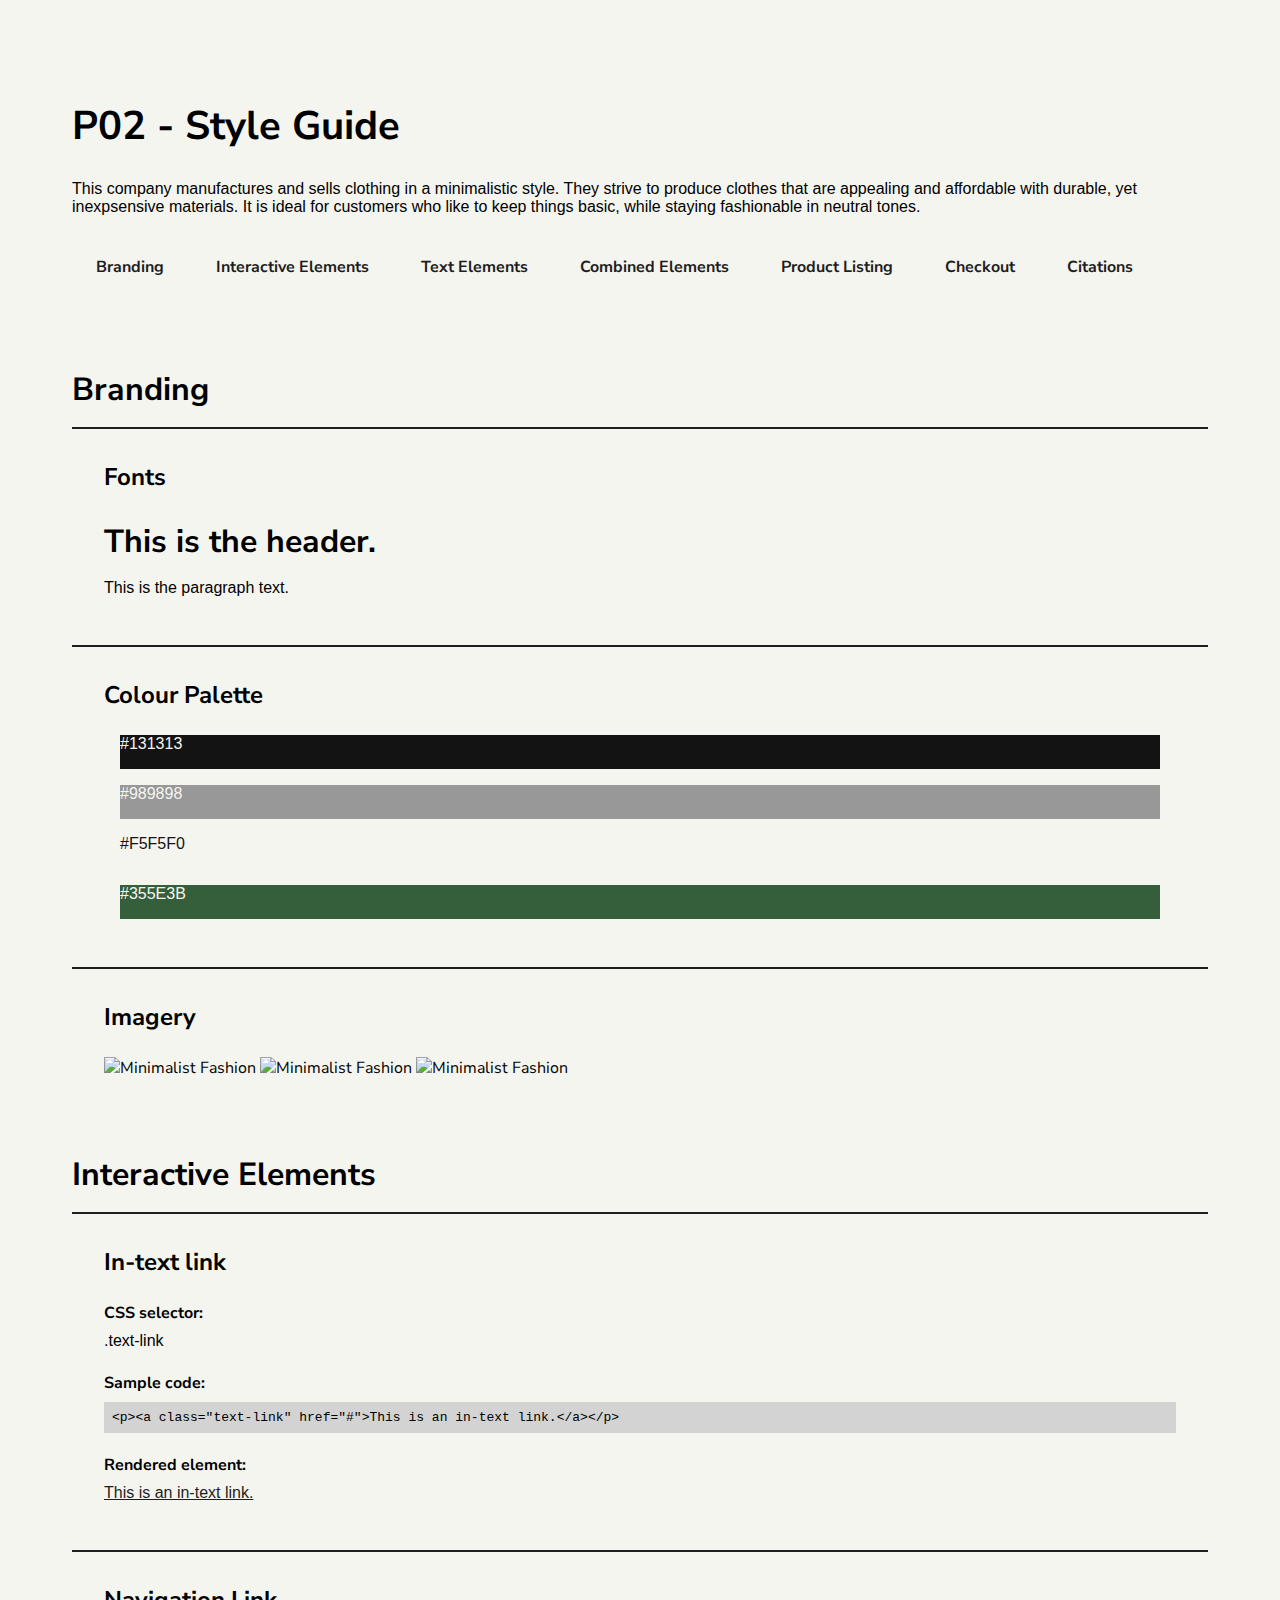
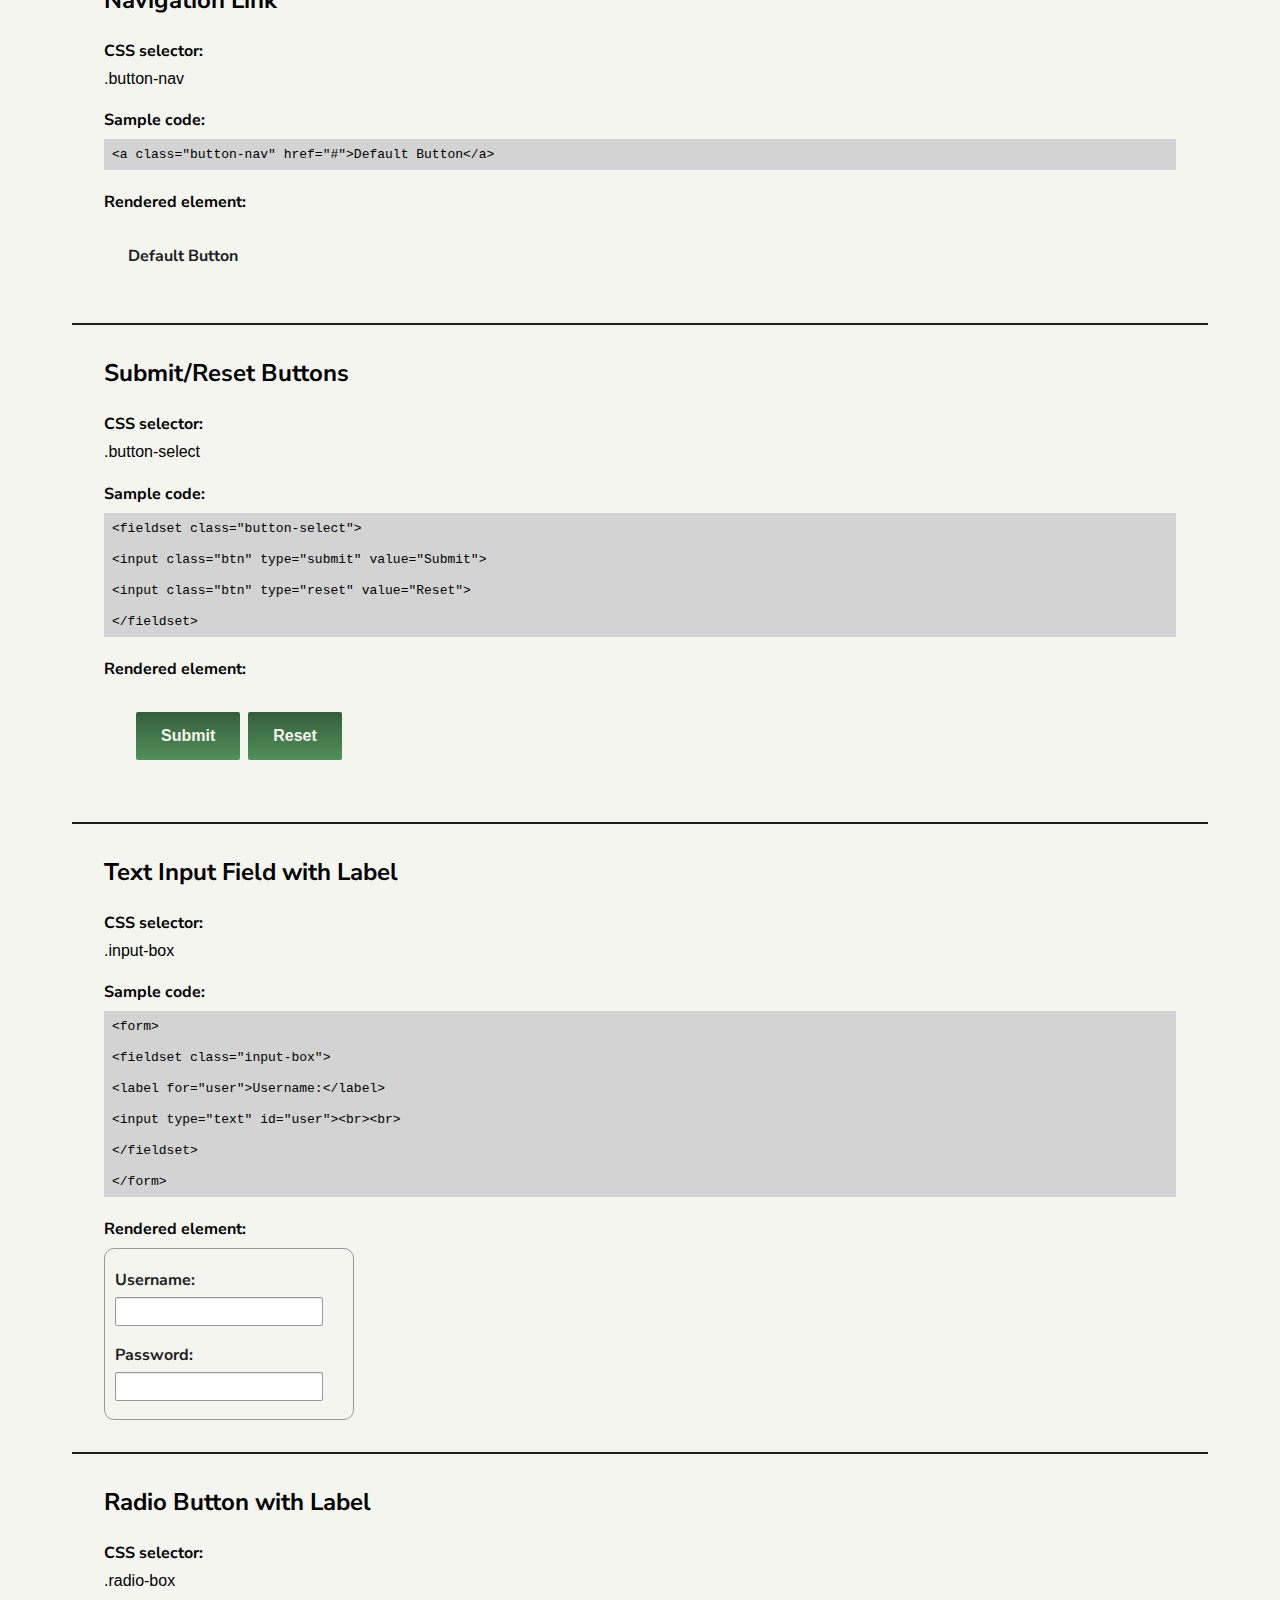
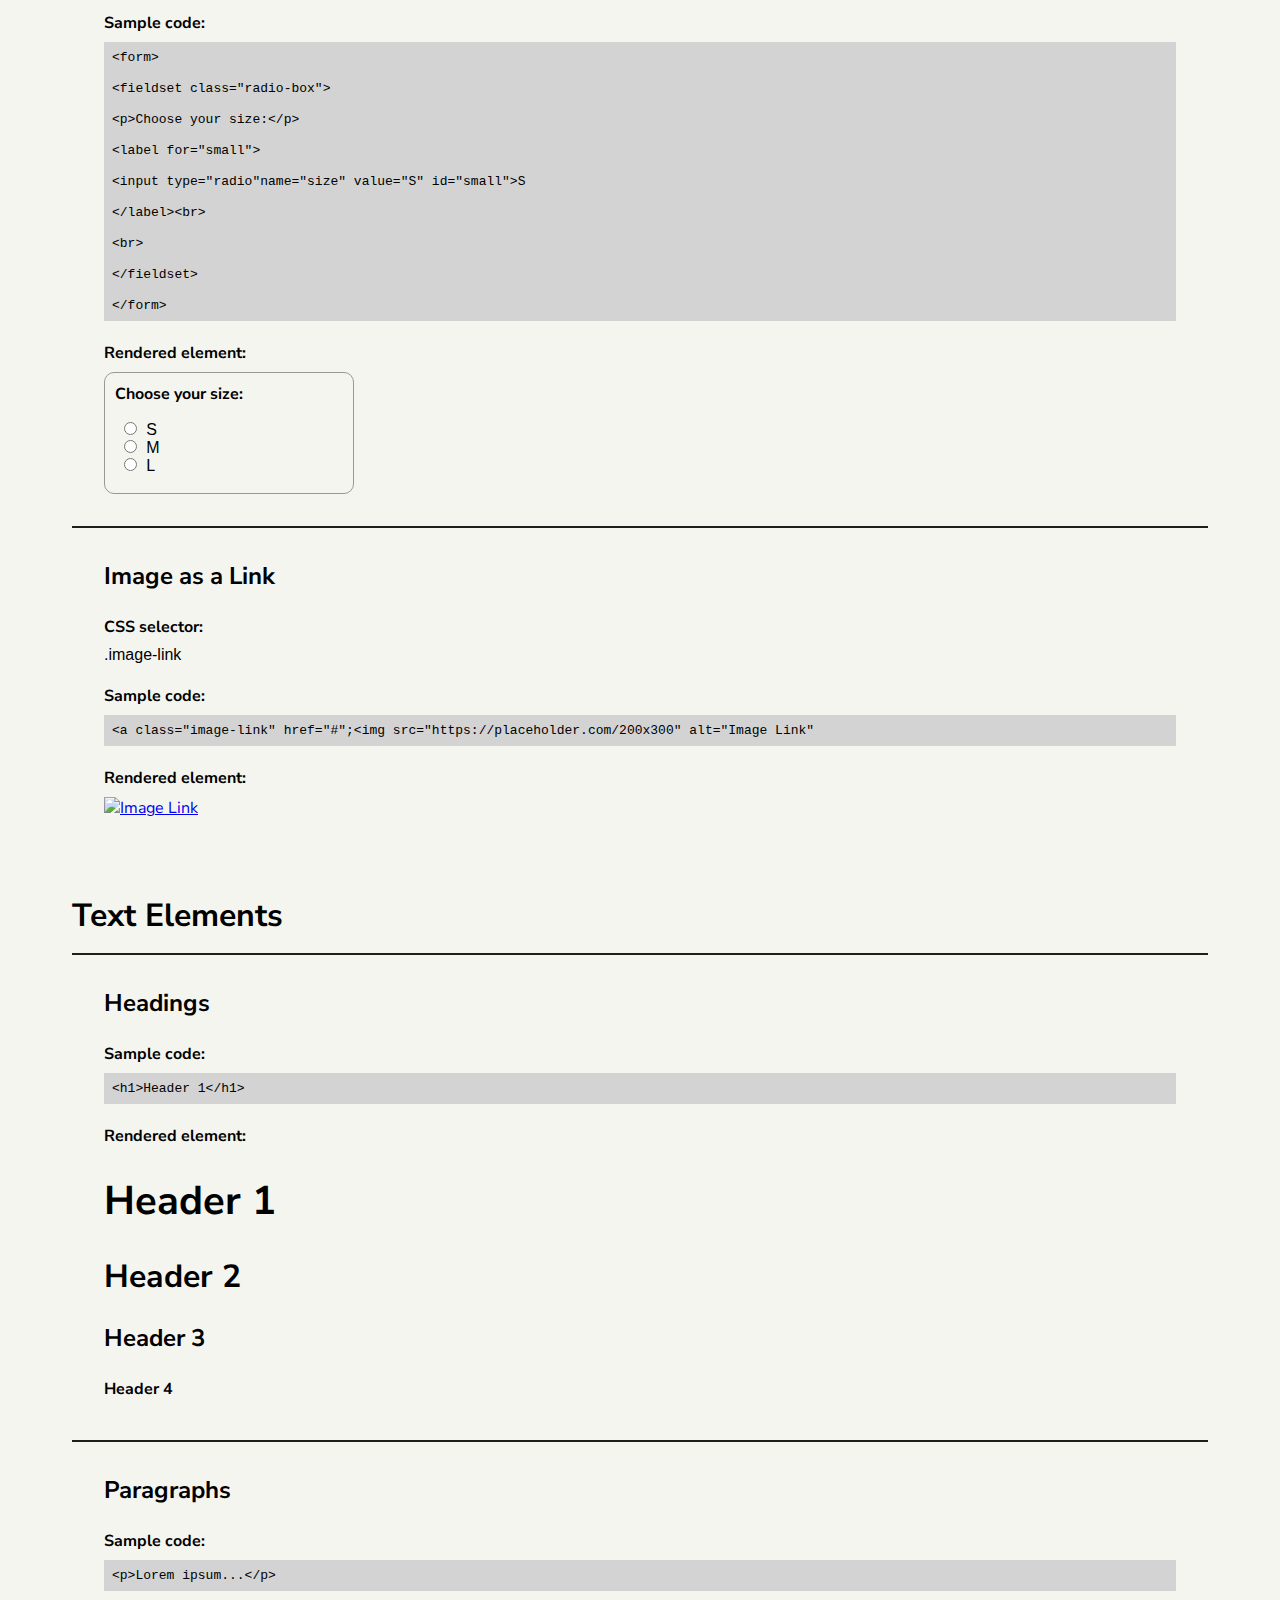
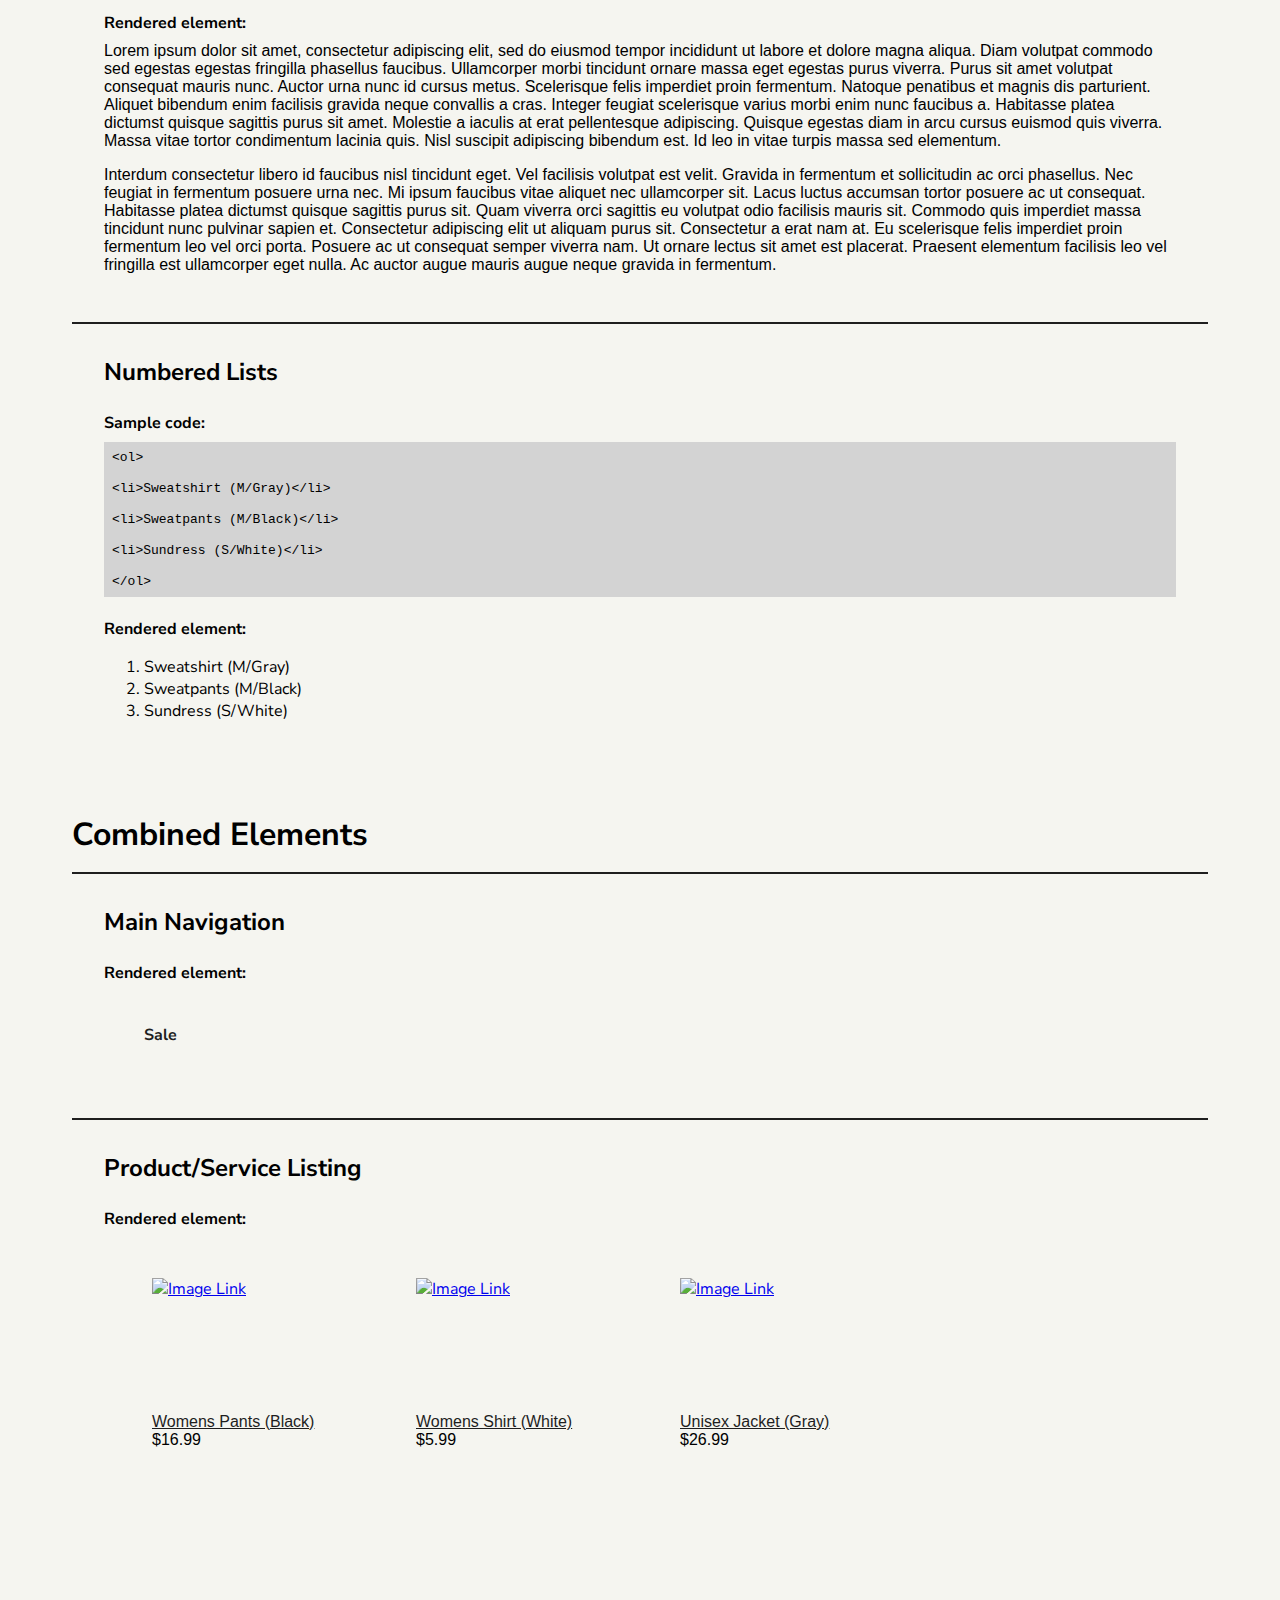
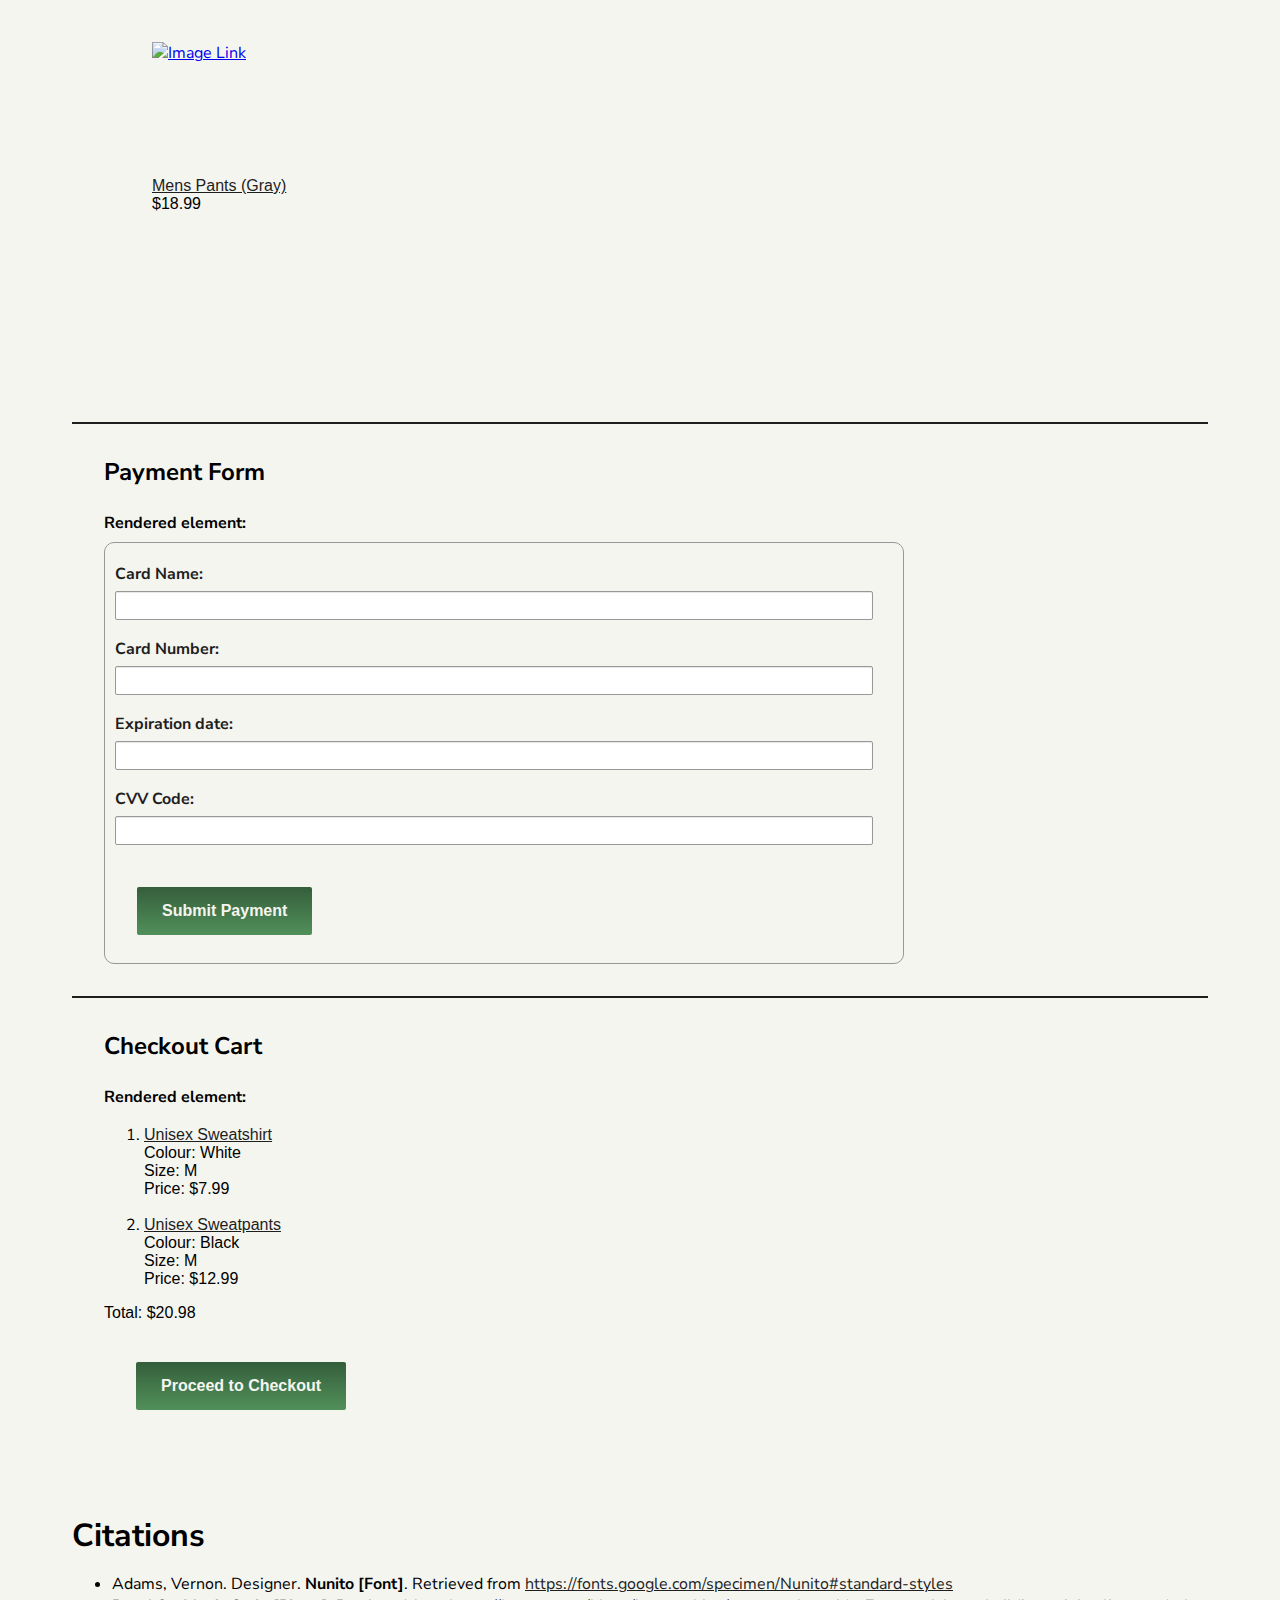
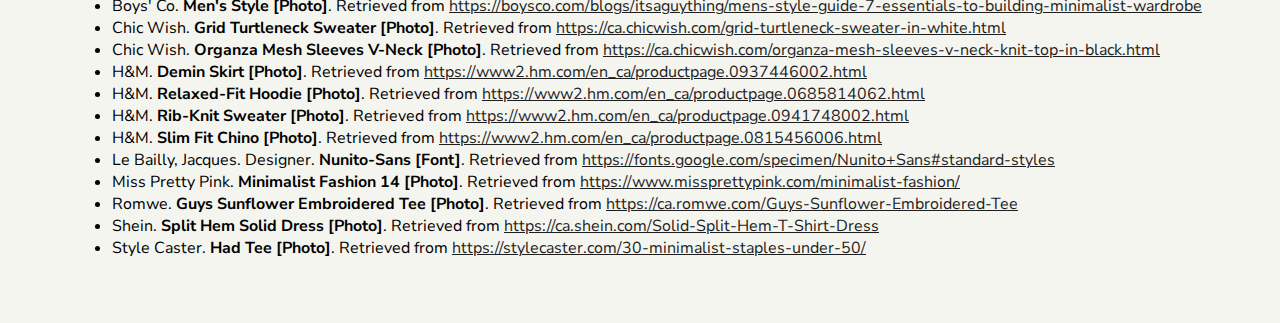
==== commit 7321ff81: "added ids for all inputs with labels" ====
--- a/index.html
+++ b/index.html
@@ -140,18 +140,18 @@
         <h4>Sample code:</h4>
         <code>&lt;form&gt;</code>
         <code>&lt;fieldset class="input-box"&gt;</code>
-        <code>&lt;label&gt;Username:&lt;/label&gt;</code>
-        <code>&lt;input type="text"&gt;&lt;br&gt;&lt;br&gt;</code>
+        <code>&lt;label for="user"&gt;Username:&lt;/label&gt;</code>
+        <code>&lt;input type="text" id="user"&gt;&lt;br&gt;&lt;br&gt;</code>
         <code>&lt;/fieldset&gt;</code>
         <code>&lt;/form&gt;</code>
 
         <h4>Rendered element:</h4>
         <form class="small-form-box">
           <fieldset class="input-box">
-            <label>Username:</label>
-            <input type="text"><br><br>
-            <label>Password:</label>
-            <input type="text"><br><br>
+            <label for="user">Username:</label>
+            <input type="text" id="user"><br><br>
+            <label for="pass">Password:</label>
+            <input type="text" id="pass"><br><br>
           </fieldset>
         </form>
 
@@ -169,8 +169,8 @@
         <code>&lt;form&gt;</code>
         <code>&lt;fieldset class="radio-box"&gt;</code>
         <code>&lt;p&gt;Choose your size:&lt;/p&gt;</code>
-        <code>&lt;label&gt;</code>
-        <code>&lt;input type="radio"name="size" value="S"&gt;S</code>
+        <code>&lt;label for="small"&gt;</code>
+        <code>&lt;input type="radio"name="size" value="S" id="small"&gt;S</code>
         <code>&lt;/label&gt;&lt;br&gt;</code>
         <code>&lt;br&gt;</code>
         <code>&lt;/fieldset&gt;</code>
@@ -180,14 +180,14 @@
         <form class ="small-form-box">
           <fieldset class="radio-box">
             <p>Choose your size:</p>
-            <label>
-              <input type="radio" name="size" value="S">S
+            <label for="small">
+              <input type="radio" name="size" value="S" id="small">S
             </label><br>
-            <label>
-              <input type="radio" name="size" value="M">M
+            <label for="medium">
+              <input type="radio" name="size" value="M" id="medium">M
             </label><br>
-            <label>
-              <input type="radio" name="size" value="L">L
+            <label for="large">
+              <input type="radio" name="size" value="L" id="large">L
             </label><br>
             <br>
           </fieldset>
@@ -327,14 +327,14 @@
         <h4>Rendered element:</h4>
         <form>
           <fieldset class="input-box">
-            <label>Card Name:</label>
-            <input type="text"><br><br>
-            <label>Card Number:</label>
-            <input type="text"><br><br>
-            <label>Expiration date:</label>
-            <input type="text"><br><br>
-            <label>CVV Code:</label>
-            <input type="text"><br><br>
+            <label for="card-name">Card Name:</label>
+            <input type="text" id="card-name"><br><br>
+            <label for="card-number">Card Number:</label>
+            <input type="text" id="card-number"><br><br>
+            <label for="expire-date">Expiration date:</label>
+            <input type="text" id="expire-date"><br><br>
+            <label for="cvv">CVV Code:</label>
+            <input type="text" id="cvv"><br><br>
           </fieldset>
 
           <fieldset class="button-select">
--- a/css/main.css
+++ b/css/main.css
@@ -21,7 +21,7 @@
 }
 
 code {
-  background-color: #EEE;
+  background-color: lightgray;
   padding: 0.5rem;
   display: block;
 }
@@ -126,7 +126,7 @@
 }
 
 .input-box input {
-  background: #F5F5F0;
+  background: #fff;
   border: 1px solid #989898;
   box-shadow: inset 0 1px 1px rgba(0, 0, 0, .1);
   color: #1e1e1e;
@@ -207,6 +207,7 @@
   padding: 15px 25px;
   margin-right: 0.5rem;
 }
+
 
 .dropdown .dropdown-content {
   position: fixed;
@@ -235,7 +236,52 @@
 
 .dropdown:hover .dropbtn {background-color: #989898;}
 
-/* For Text */
+.add-to-cart-btn{
+  display: block;
+  width: 100%;
+  background: linear-gradient(#355E3B, #51905A);
+  border: 0;
+  color: #F5F5F5;
+  cursor: pointer;
+  font-weight: bold;
+  font-size: 1rem;
+  padding: 15px 25px;
+  margin: 2rem 0;
+}
+
+.sizes{
+  width: 50%;
+  margin: 1rem 0;
+  background: #fff;
+  border: 1px solid #989898;
+  box-shadow: inset 0 1px 1px rgb(0 0 0 / 10%);
+  color: #1e1e1e;
+  font-family: 'Nunito Sans', sans-serif;
+  font-size: 20px;
+}
+
+.quantity{
+  background: #fff;
+  border: 1px solid #989898;
+  box-shadow: inset 0 1px 1px rgb(0 0 0 / 10%);
+  color: #1e1e1e;
+  width: 30%;
+  text-align: center;
+  font-family: 'Nunito Sans', sans-serif;
+  font-size: 15px;
+}
+
+.info{
+  font-family: 'Nunito Sans', sans-serif;
+  font-size: 20px;
+}
+
+/* Resource for dropdown: https://www.w3schools.com/howto/howto_css_dropdown.asp */
+
+/*
+TEXT ELEMENTS -------------------
+*/
+
 h1 {
   font-size: 2.5em;
 }
--- a/css/flexbox.css
+++ b/css/flexbox.css
@@ -32,6 +32,10 @@
   width: 90vw;
 }
 
+.outter-container{
+  justify-content: space-around;
+}
+
 .product-container{
   width:80vw;
 }
@@ -53,6 +57,8 @@
 
 .list-container{
   width: 100px;
+  font-family: 'Nunito Sans', sans-serif;
+  font-size: 20px;
 }
 
 .list-container .list-block{
@@ -62,6 +68,14 @@
 .list-container .list-block p{
   text-align: right;
 }
+
+.sales-info .info-block{
+  flex-direction: column;
+  width: 500px;
+  align-content: flex-start;
+}
+
+
 
 .label-container{
   padding: 0.5rem;
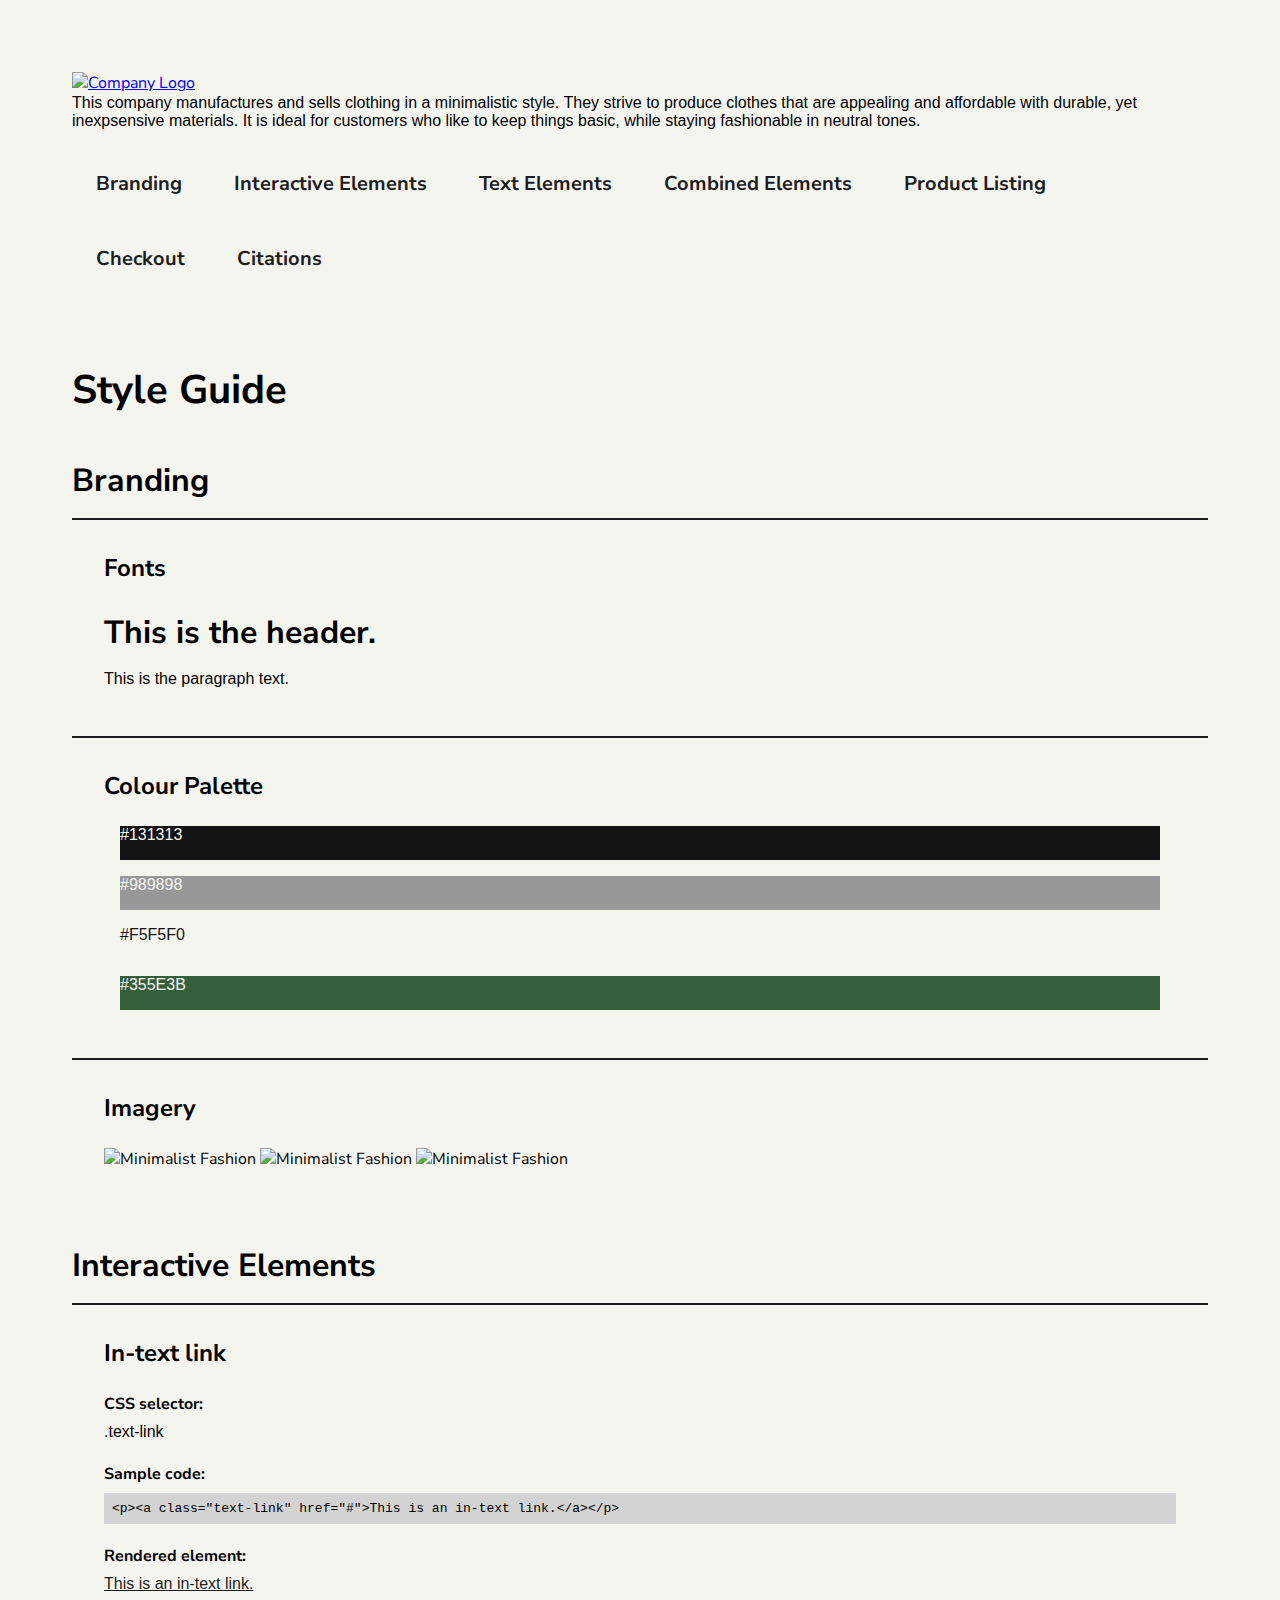
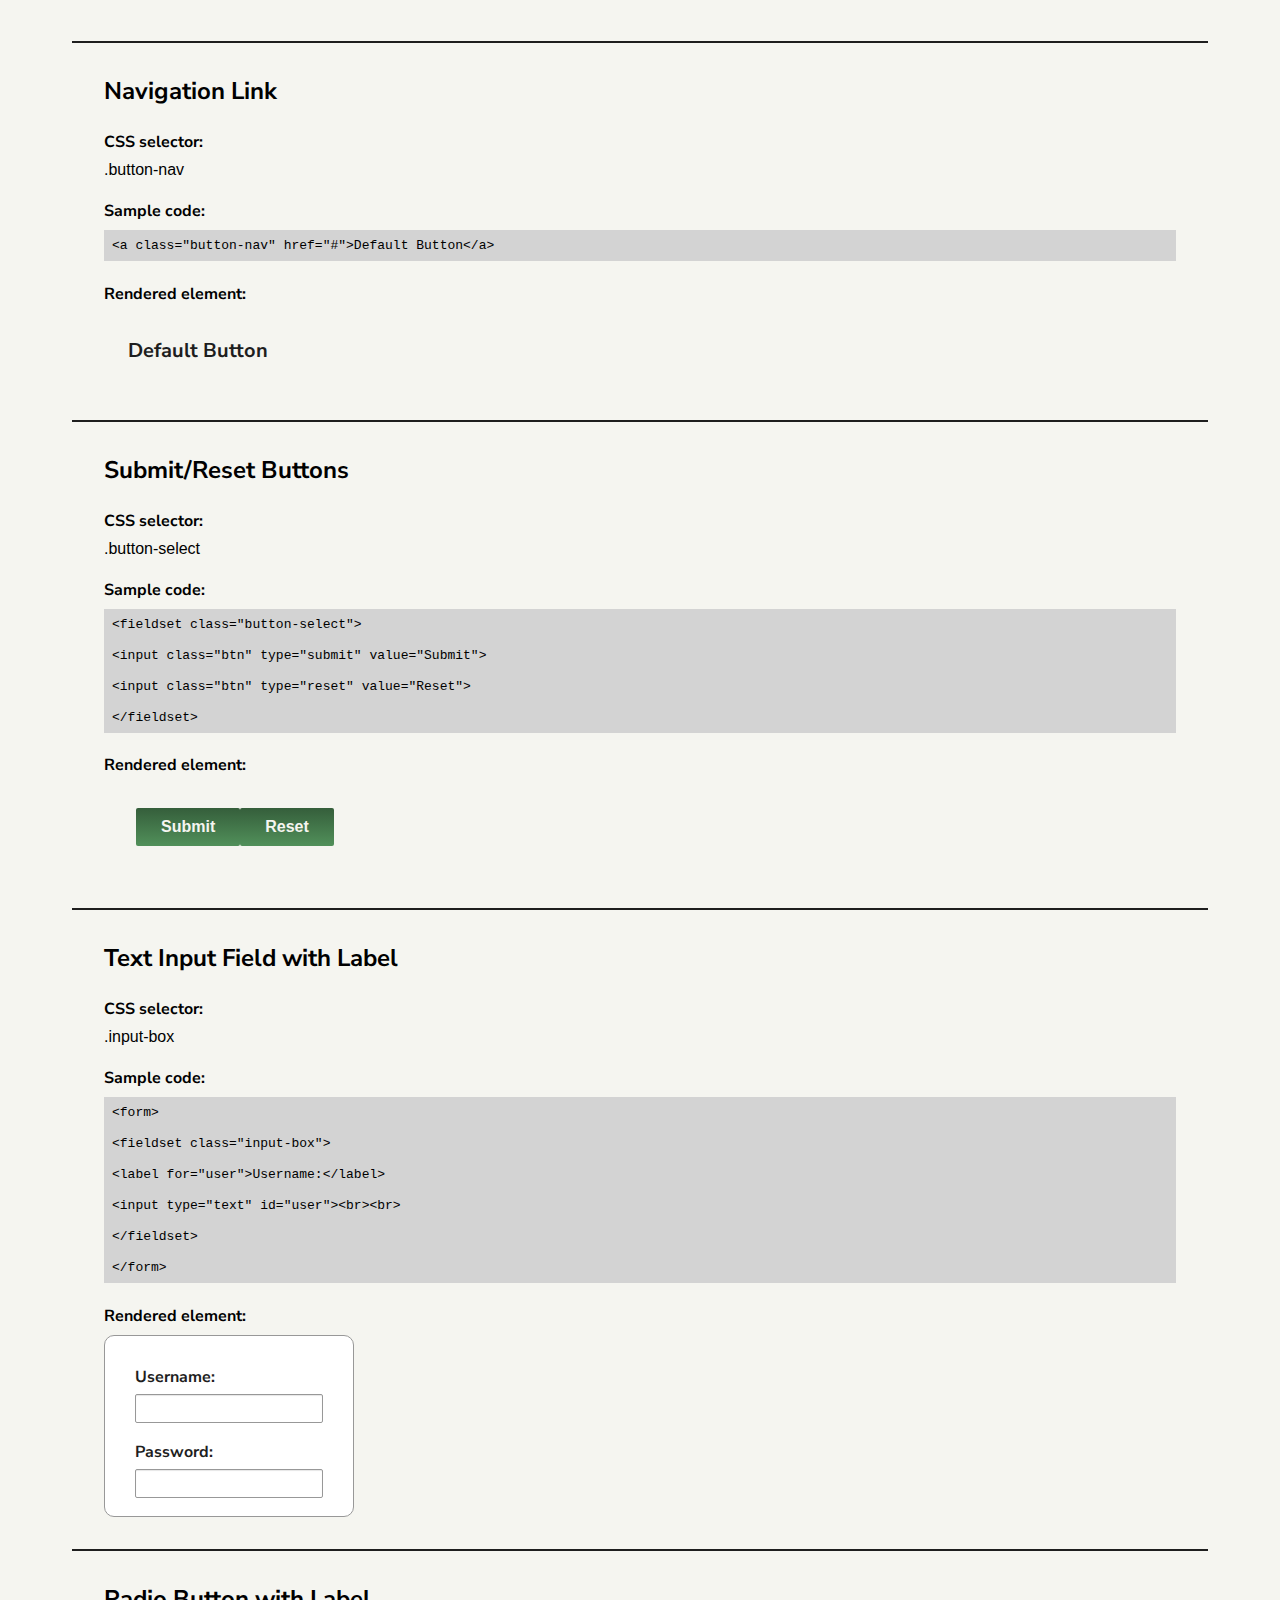
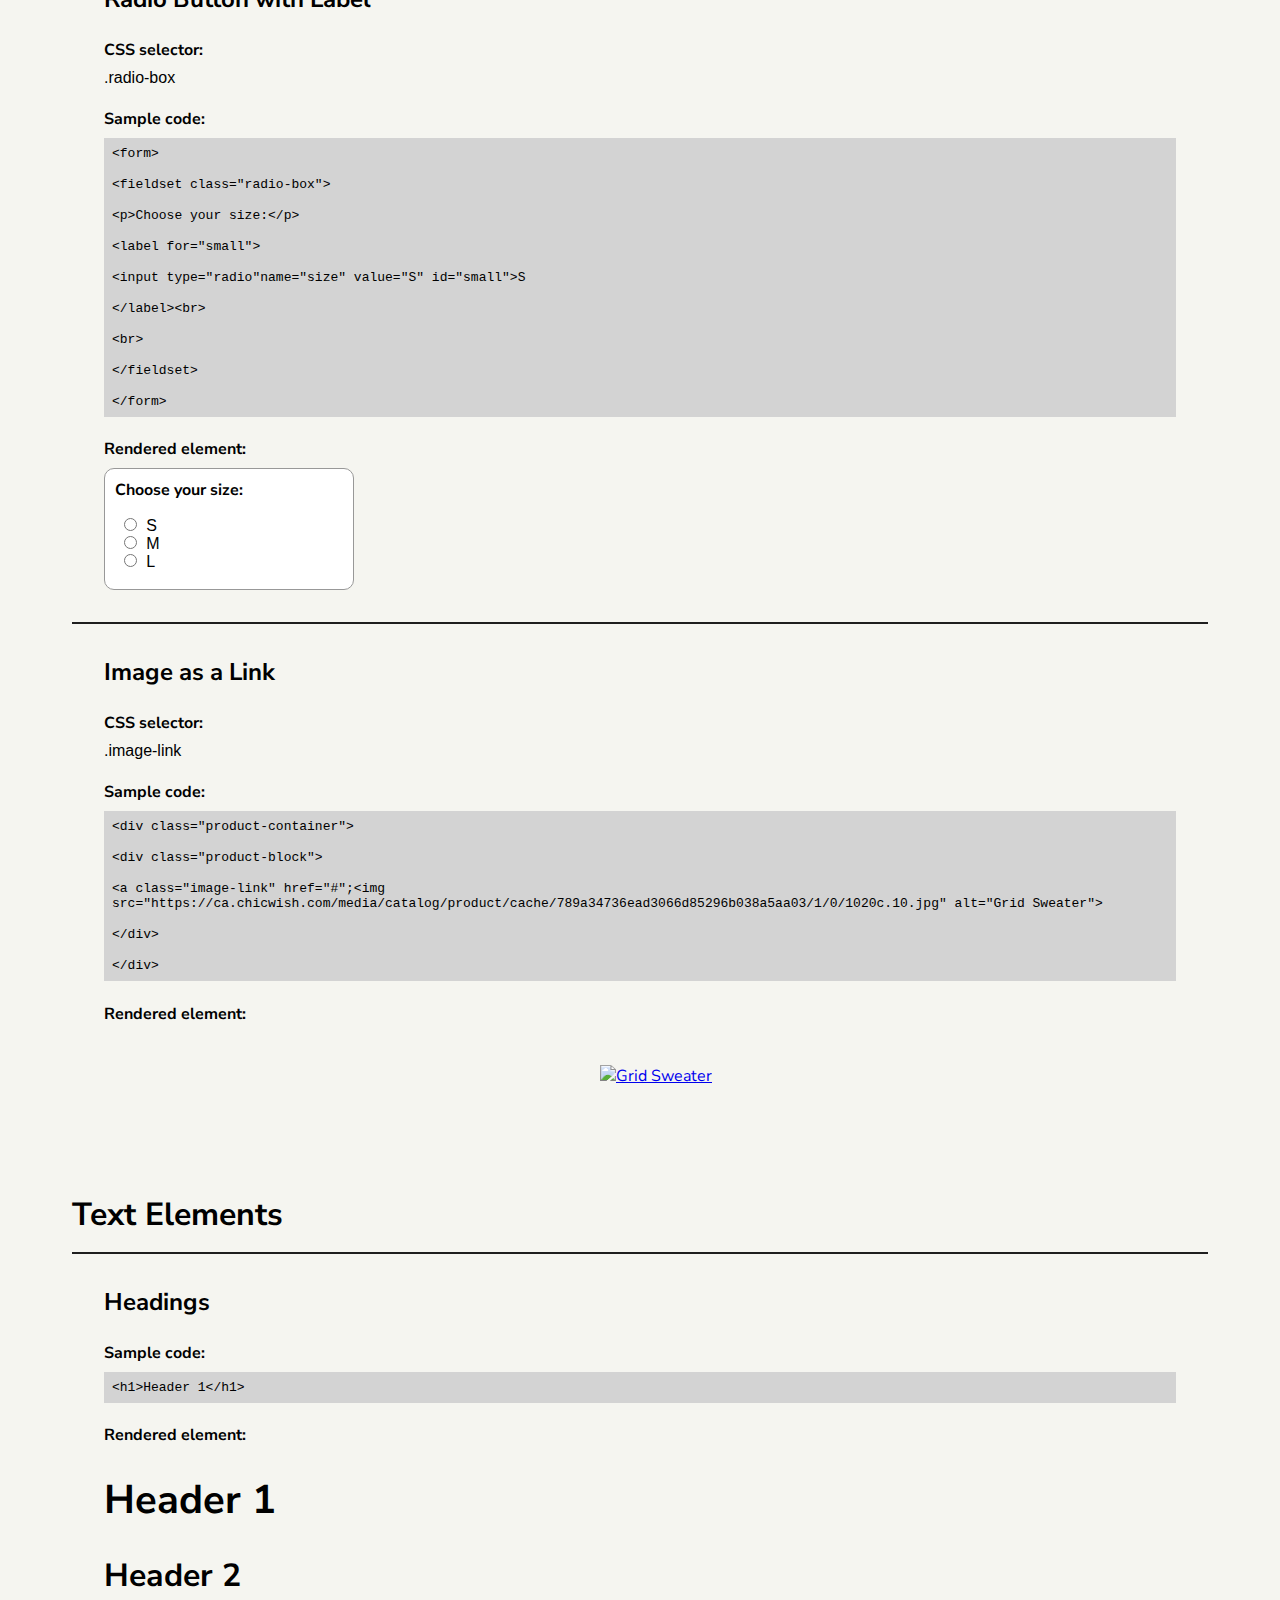
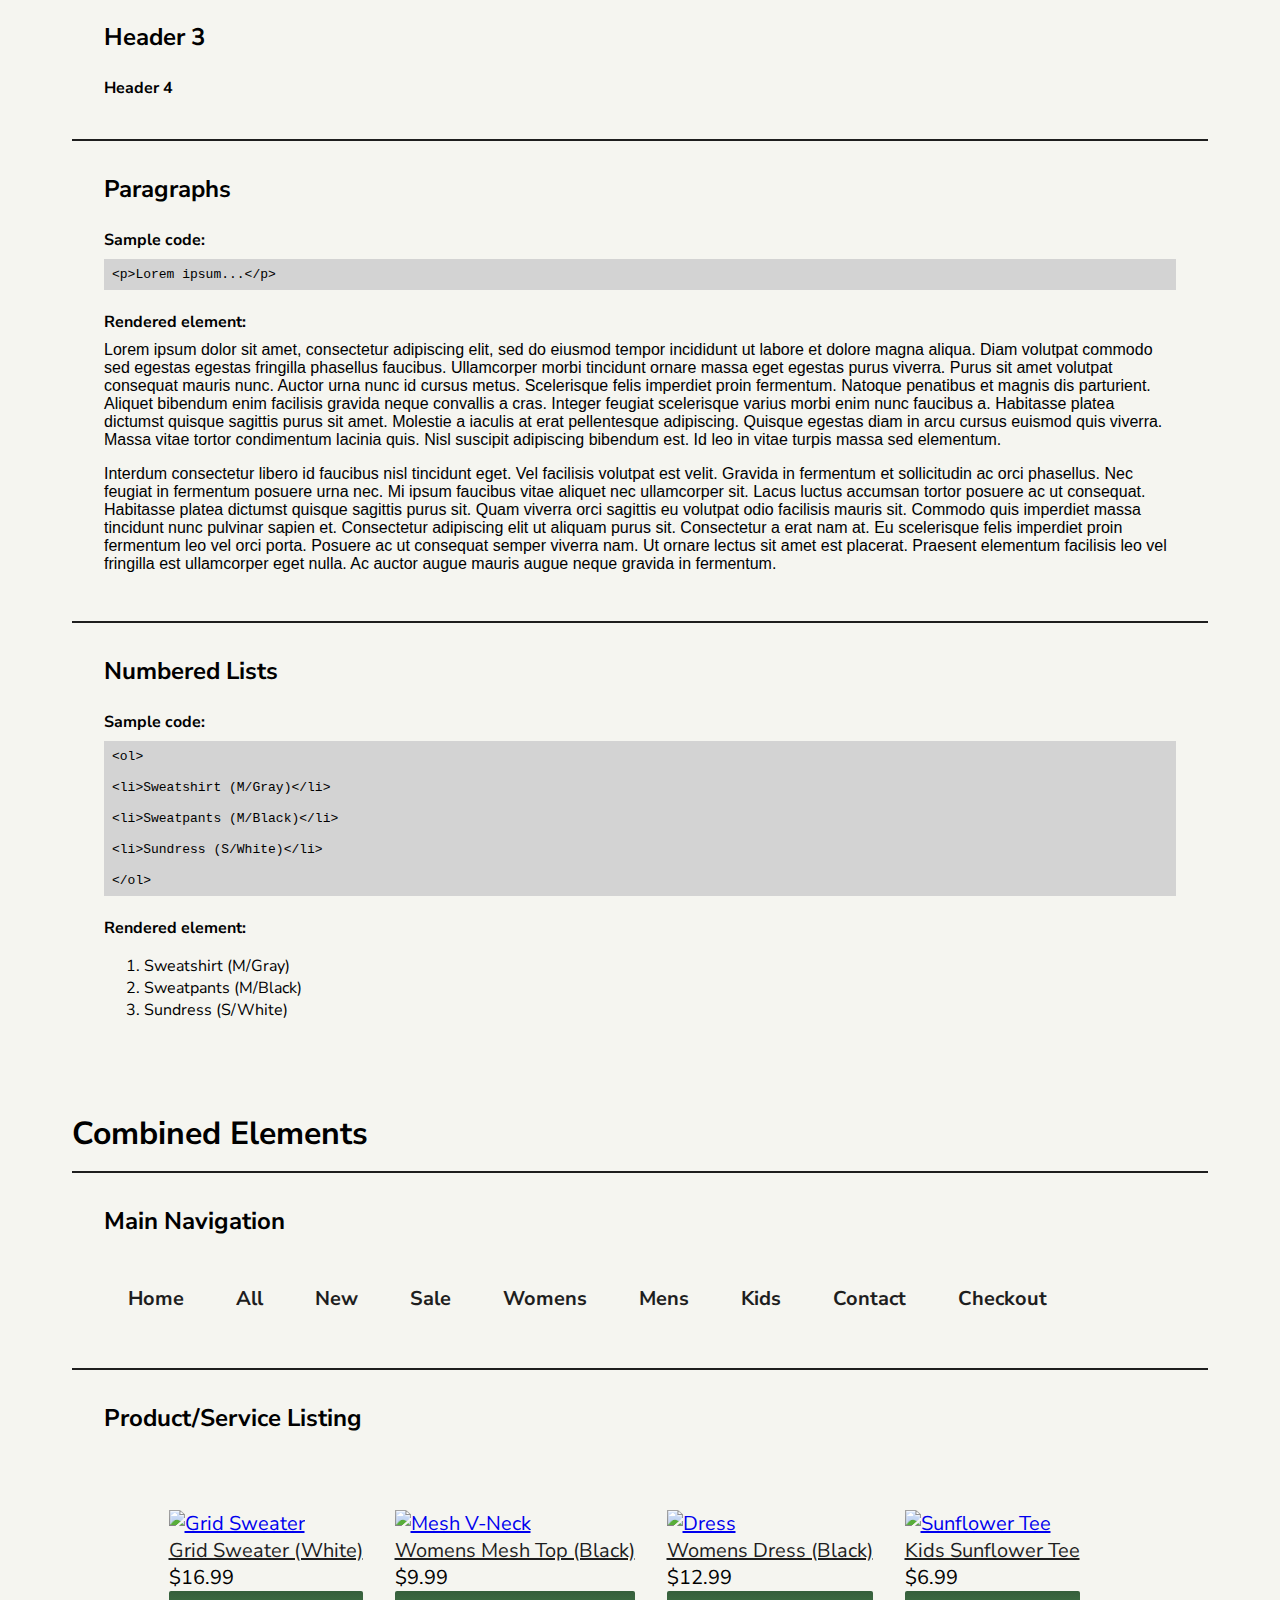
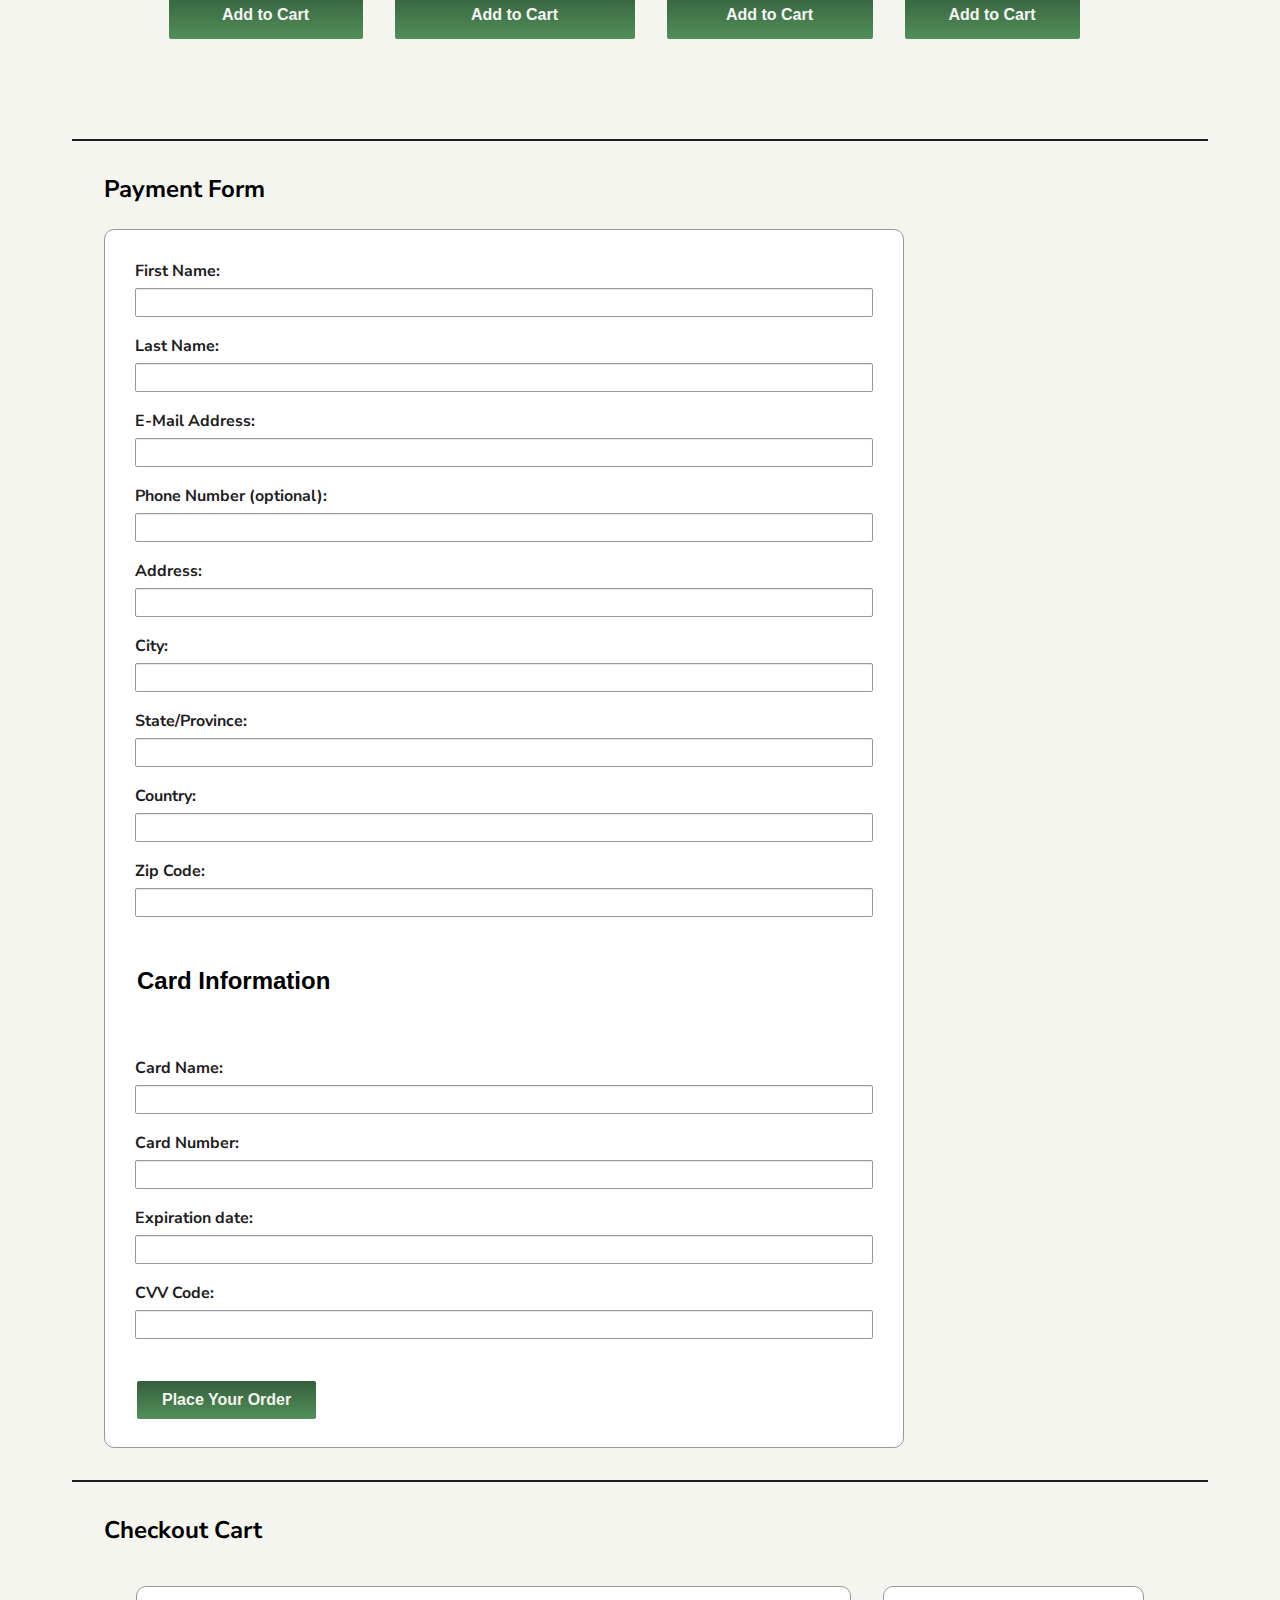
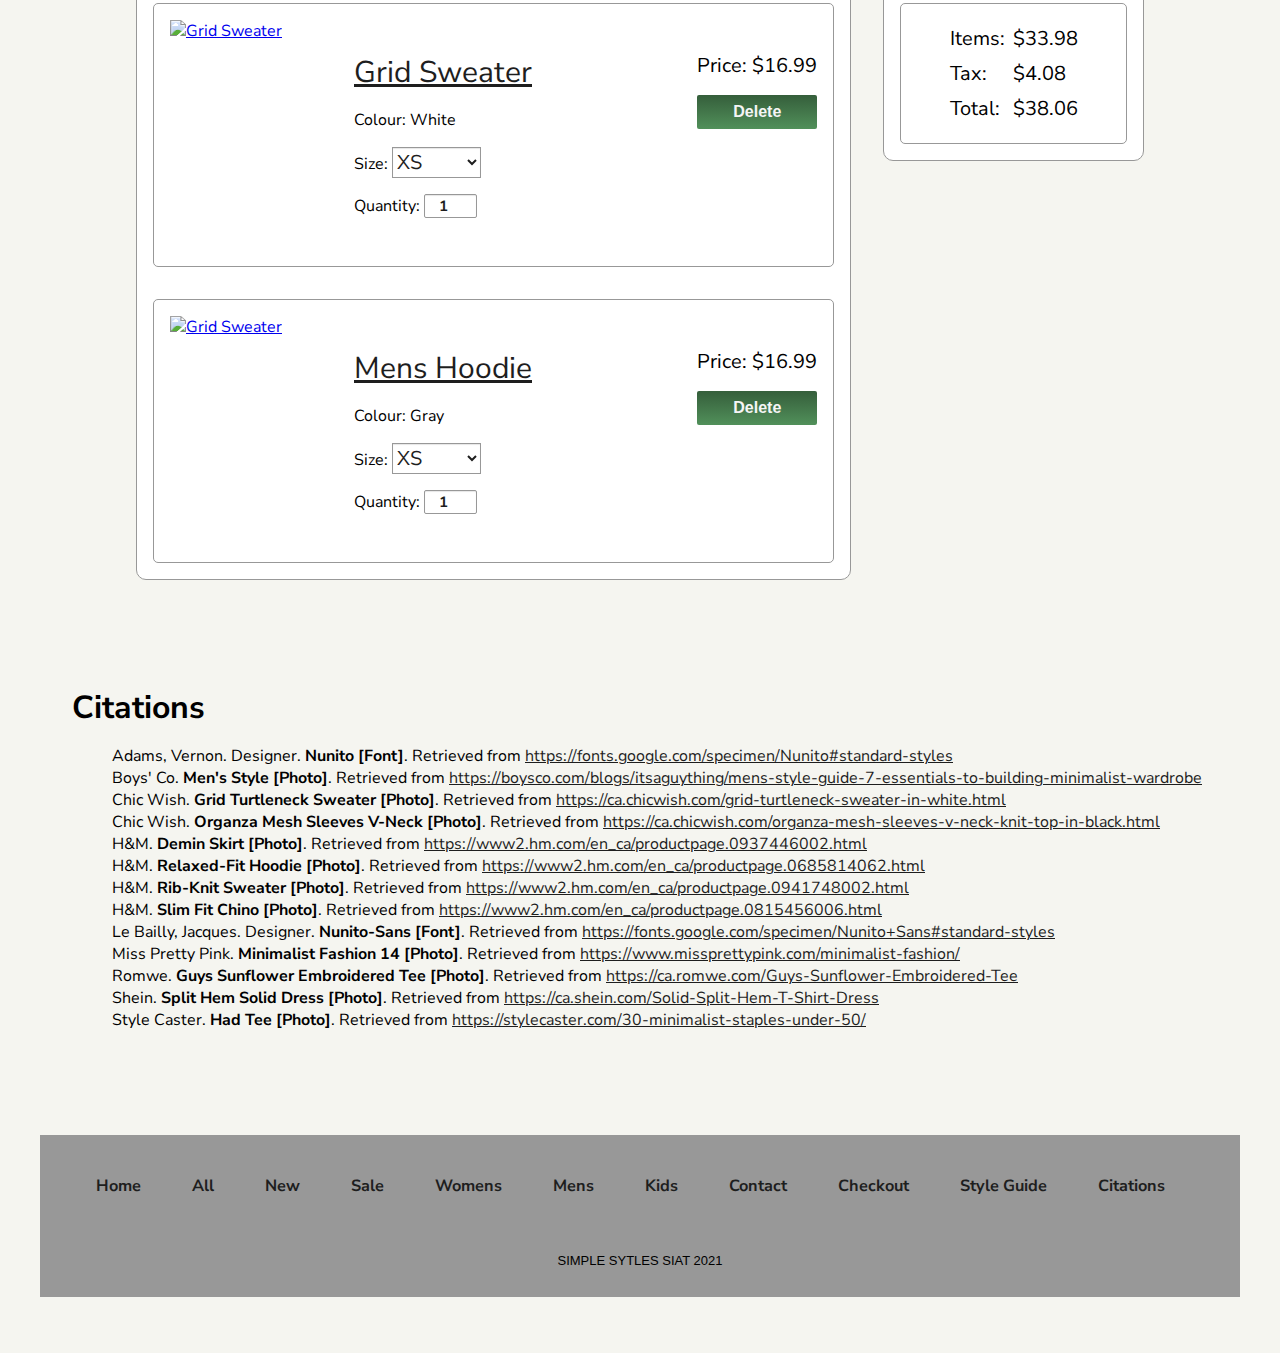
==== commit f957ef46: "Updated Style Guide" ====
--- a/index.html
+++ b/index.html
@@ -4,7 +4,7 @@
 <head>
 
   <meta charset="utf-8">
-  <title>P02 - Style Guide</title>
+  <title>Simple Styles - Style Guide</title>
 
   <link href="css/main.css" rel="stylesheet">
   <link href="css/flexbox.css" rel="stylesheet">
@@ -18,7 +18,7 @@
 
 <body>
   <header>
-    <h1>P02 - Style Guide</h1>
+    <a href="#"><img src="img/Company-Logo.png" alt="Company Logo"></a>
 
     <p>This company manufactures and sells clothing in a minimalistic style. They strive to produce clothes that are appealing and affordable with durable, yet inexpsensive materials. It is ideal for customers who like to keep things basic, while staying fashionable in neutral tones.</p>
 
@@ -32,6 +32,10 @@
       <a class="button-nav" href="#citations">Citations</a>
     </nav>
   </header>
+
+  <section>
+  <h1>Style Guide</h1>
+  </section>
 
   <!-- BRANDING SECTION // -->
   <section id="branding">
@@ -204,10 +208,18 @@
         <p>.image-link</p>
 
         <h4>Sample code:</h4>
-        <code>&lt;a class="image-link" href="#";&lt;img src="https://placeholder.com/200x300" alt="Image Link"</code>
-
-        <h4>Rendered element:</h4>
-        <a class="image-link" href="#"><img src="https://via.placeholder.com/200x300" alt="Image Link"></a>
+        <code>&lt;div class="product-container"&gt;</code>
+        <code>&lt;div class="product-block"&gt;</code>
+        <code>&lt;a class="image-link" href="#";&lt;img src="https://ca.chicwish.com/media/catalog/product/cache/789a34736ead3066d85296b038a5aa03/1/0/1020c.10.jpg" alt="Grid Sweater"&gt;</code>
+        <code>&lt;/div&gt;</code>
+        <code>&lt;/div&gt;</code>
+
+        <h4>Rendered element:</h4>
+        <div class="product-container">
+        <div class="product-block">
+        <a class="image-link" href="#"><img src="https://ca.chicwish.com/media/catalog/product/cache/789a34736ead3066d85296b038a5aa03/1/0/1020c.10.jpg" alt="Grid Sweater"></a>
+        </div>
+      </div>
 
         <!-- Resource: https://www.w3schools.com/html/html_images.asp
         img source: https://placeholder.com/-->
@@ -278,45 +290,60 @@
       <section class="element">
         <h3>Main Navigation</h3>
 
-        <h4>Rendered element:</h4>
-
         <nav>
-          <div class="dropdown">
-            <a class="button-nav" href="#">Sale</a>
-            <div class="dropdown-content">
-              <a href="#">Women</a>
-              <a href="#">Men</a>
-              <a href="#">Unisex</a>
-            </div>
+          <a class="button-nav" href="#">Home</a>
+          <a class="button-nav" href="product_listing.html">All</a>
+          <a class="button-nav" href="product_listing.html">New</a>
+          <a class="button-nav" href="product_listing.html">Sale</a>
+          <a class="button-nav" href="product_listing.html">Womens</a>
+          <a class="button-nav" href="product_listing.html">Mens</a>
+          <a class="button-nav" href="product_listing.html">Kids</a>
+          <a class="button-nav" href="contact.html">Contact</a>
+          <a class="button-nav" href="checkout.html">Checkout</a>
+        </nav>
+
+        <!-- Resource: https://www.w3schools.com/howto/howto_css_dropdown.asp  -->
+      </section>
+
+      <section class="element">
+        <h3>Product/Service Listing</h3>
+
+        <div class="outter-container">
+          <div class="product-container">
+            <div class="product-block">
+              <ul>
+                <li ><a class="image-link" href="grid-sweater.html"><img src="https://ca.chicwish.com/media/catalog/product/cache/789a34736ead3066d85296b038a5aa03/1/0/1020c.10.jpg" alt="Grid Sweater"></a></li>
+                <li ><a class="text-link" href="grid-sweater.html">Grid Sweater (White)</a></li>
+                <li>$16.99</li>
+                <li><input class="add-to-cart-btn" type="submit" value="Add to Cart"></li>
+              </ul>
+            </div>
+            <div class="product-block">
+              <ul>
+                <li><a class="image-link" href="grid-sweater.html"><img src="https://ca.chicwish.com/media/catalog/product/cache/789a34736ead3066d85296b038a5aa03/1/0/10210c.122.jpg" alt="Mesh V-Neck"></a></li>
+                <li><a class="text-link" href="grid-sweater.html">Womens Mesh Top (Black)</a></li>
+                <li>$9.99</li>
+                <li><input class="add-to-cart-btn" type="submit" value="Add to Cart"></li>
+              </ul>
+            </div>
+            <div class="product-block">
+              <ul>
+                <li><a class="image-link" href="grid-sweater.html"><img src="https://img.ltwebstatic.com/images3_pi/2020/06/02/159109123750314c7aa6de0957899b416cbc360a85_thumbnail_900x.webp" alt="Dress"></a></li>
+                <li><a class="text-link" href="grid-sweater.html">Womens Dress (Black)</a></li>
+                <li>$12.99</li>
+                <li><input class="add-to-cart-btn" type="submit" value="Add to Cart"></li>
+              </ul>
+            </div>
+            <div class="product-block">
+              <ul>
+                <li><a class="image-link" href="grid-sweater.html"><img src="https://img.ltwebstatic.com/images2_pi/2019/04/24/15560964993199197621_thumbnail_900x1199.webp" alt="Sunflower Tee"></a></li>
+                <li><a class="text-link" href="grid-sweater.html">Kids Sunflower Tee</a></li>
+                <li>$6.99</li>
+                <li><input class="add-to-cart-btn" type="submit" value="Add to Cart"></li>
+              </ul>
+            </div>
+            <div class="product-block">
           </div>
-
-        </nav>
-
-        <!-- Resource: https://www.w3schools.com/howto/howto_css_dropdown.asp  -->
-      </section>
-
-      <section class="element">
-        <h3>Product/Service Listing</h3>
-
-        <h4>Rendered element:</h4>
-
-        <div class="product-container">
-          <div class="product-block">
-            <a class="image-link" href="#"><img src="https://via.placeholder.com/200x300" alt="Image Link"></a>
-            <p><a class="text-link" href="#">Womens Pants (Black)</a><br>$16.99</p>
-          </div>
-          <div class="product-block">
-            <a class="image-link" href="#"><img src="https://via.placeholder.com/200x300" alt="Image Link"></a>
-            <p><a class="text-link" href="#">Womens Shirt (White)</a><br>$5.99</p>
-          </div>
-          <div class="product-block">
-            <a class="image-link" href="#"><img src="https://via.placeholder.com/200x300" alt="Image Link"></a>
-            <p><a class="text-link" href="#">Unisex Jacket (Gray)</a><br>$26.99</p>
-          </div>
-          <div class="product-block">
-            <a class="image-link" href="#"><img src="https://via.placeholder.com/200x300" alt="Image Link"></a>
-            <p><a class="text-link" href="#">Mens Pants (Gray)</a><br>$18.99</p>
-          </div>
         </div>
 
       </section>
@@ -324,8 +351,32 @@
       <section class="element">
         <h3>Payment Form</h3>
 
-        <h4>Rendered element:</h4>
         <form>
+          <fieldset class="input-box">
+            <label for="first-name">First Name:</label>
+            <input type="text" id="first-name"><br><br>
+            <label for="last-name">Last Name:</label>
+            <input type="text" id="last-name"><br><br>
+            <label for="email">E-Mail Address:</label>
+            <input type="text" id="email"><br><br>
+            <label for="phone">Phone Number (optional):</label>
+            <input type="text" id="phone"><br><br>
+            <label for="address">Address:</label>
+            <input type="text" id="address"><br><br>
+            <label for="city">City:</label>
+            <input type="text" id="city"><br><br>
+            <label for="state-province">State/Province:</label>
+            <input type="text" id="state-province"><br><br>
+            <label for="country">Country:</label>
+            <input type="text" id="country"><br><br>
+            <label for="zip">Zip Code:</label>
+            <input type="text" id="zip"><br><br>
+          </fieldset>
+
+          <section>
+            <h3>Card Information</h3>
+          </section>
+
           <fieldset class="input-box">
             <label for="card-name">Card Name:</label>
             <input type="text" id="card-name"><br><br>
@@ -338,8 +389,9 @@
           </fieldset>
 
           <fieldset class="button-select">
-            <input class="btn" type="submit" value="Submit Payment">
+            <input class="btn" type="submit" value="Place Your Order">
           </fieldset>
+
         </form>
 
       </section>
@@ -347,28 +399,98 @@
       <section class="element">
         <h3>Checkout Cart</h3>
 
-        <h4>Rendered element:</h4>
-        <ol>
-          <li>
-            <p><a class="text-link" href="#">Unisex Sweatshirt</a><br>
-              Colour: White<br>
-              Size: M<br>
-              Price: $7.99</p>
-            </li>
-
-            <li>
-              <p><a class="text-link" href="#">Unisex Sweatpants</a><br>
-                Colour: Black<br>
-                Size: M<br>
-                Price: $12.99</p>
-              </li>
-            </ol>
-
-            <p>Total: $20.98</P>
-
-              <fieldset class="button-select">
-                <input class="btn" type="submit" value="Proceed to Checkout">
-              </fieldset>
+        <div class="cart-container-row">
+          <div class="cart-container-items">
+            <div class="cart-items">
+
+              <div class="cart-image">
+                <a class="image-link" href="#"><img src="https://ca.chicwish.com/media/catalog/product/cache/789a34736ead3066d85296b038a5aa03/1/0/1020c.10.jpg" alt="Grid Sweater"></a>
+              </div>
+
+              <div class="cart-details">
+                <ul class="cart-list">
+                  <li class="product-text"><a class="text-link" href="grid-sweater.html">Grid Sweater</a></li>
+                  <li>Colour: White</li>
+                  <li>Size:
+                    <select class="sizes" name="sizes">
+                    <option value="XS">XS</option>
+                    <option value="S">S</option>
+                    <option value="M">M</option>
+                    <option value="L">L</option>
+                    <option value="XL">XL</option>
+                    <option value="XXL">XXL</option>
+                  </select>
+                  </li>
+                  <li>Quantity: <input type="number" name="quantity" class="quantity" value="1"  min="1" max="99"></li>
+
+                </ul>
+              </div>
+
+              <div class="cart-price">
+                <ul class="cart-list">
+                  <li class="price-text">Price: $16.99</li>
+                  <li><input class="del-btn" type="submit" value="Delete"></li>
+                </ul>
+              </div>
+
+            </div>
+
+            <div class="cart-items">
+
+              <div class="cart-image">
+                <a class="image-link" href="#"><img src="https://lp2.hm.com/hmgoepprod?set=quality%5B79%5D%2Csource%5B%2F2e%2F0a%2F2e0a993853cc08edacfb45786a04aa0f38dc2f42.jpg%5D%2Corigin%5Bdam%5D%2Ccategory%5Bmen_hoodiessweatshirts_hoodies%5D%2Ctype%5BDESCRIPTIVESTILLLIFE%5D%2Cres%5Bm%5D%2Chmver%5B1%5D&call=url[file:/product/main]" alt="Grid Sweater"></a>
+              </div>
+
+              <div class="cart-details">
+                <ul class="cart-list">
+                  <li class="product-text"><a class="text-link" href="grid-sweater.html">Mens Hoodie</a></li>
+                  <li>Colour: Gray</li>
+                  <li>Size:
+                    <select class="sizes" name="sizes">
+                    <option value="XS">XS</option>
+                    <option value="S">S</option>
+                    <option value="M">M</option>
+                    <option value="L">L</option>
+                    <option value="XL">XL</option>
+                    <option value="XXL">XXL</option>
+                  </select>
+                  </li>
+                  <li>Quantity: <input type="number" name="quantity" class="quantity" value="1"  min="1" max="99"></li>
+                </ul>
+              </div>
+
+              <div class="cart-price">
+                <ul class="cart-list">
+                  <li class="price-text">Price: $16.99</li>
+                  <li><input class="del-btn" type="submit" value="Delete"></li>
+                </ul>
+              </div>
+
+            </div>
+          </div>
+
+          <div class="cart-container-total-price">
+            <div class="cart-total-price">
+                <table>
+                  <tbody>
+                    <tr>
+                      <td>Items:</td>
+                      <td>$33.98</td>
+                    </tr>
+                    <tr>
+                      <td>Tax:</td>
+                      <td>$4.08</td>
+                    </tr>
+                    <tr>
+                      <td>Total:</td>
+                      <td>$38.06</td>
+                    </tr>
+                  </tbody>
+                </table>
+            </div>
+          </div>
+        </div>
+      </div>
 
             </section>
 
@@ -396,5 +518,28 @@
 
           </section>
 
-        </body>
-        </html>
+          <footer>
+            <div class="footer-container">
+              <div class="footer-nav">
+                <nav>
+                  <a class="button-nav" href="#">Home</a>
+                  <a class="button-nav" href="product_listing.html">All</a>
+                  <a class="button-nav" href="product_listing.html">New</a>
+                  <a class="button-nav" href="product_listing.html">Sale</a>
+                  <a class="button-nav" href="product_listing.html">Womens</a>
+                  <a class="button-nav" href="product_listing.html">Mens</a>
+                  <a class="button-nav" href="product_listing.html">Kids</a>
+                  <a class="button-nav" href="contact.html">Contact</a>
+                  <a class="button-nav" href="checkout.html">Checkout</a>
+                  <a class="button-nav" href="index.html">Style Guide</a>
+                  <a class="button-nav" href="index.html#citations">Citations</a>
+                </nav>
+              </div>
+
+              <div class="footer-text">
+                <p>SIMPLE SYTLES SIAT 2021</p>
+              </div>
+            </footer>
+
+          </body>
+          </html>
--- a/css/main.css
+++ b/css/main.css
@@ -38,6 +38,7 @@
   font-family:'Nunito', sans-serif;
   overflow: hidden;
   width: 250px;
+  background-color: white;
 }
 
 fieldset {
@@ -46,6 +47,21 @@
   padding: 0;
 }
 
+textarea {
+  border-radius: 2px;
+  font-family:'Nunito', sans-serif;
+  font-weight: bold;
+  background: #fff;
+  border: 1px solid #989898;
+  box-shadow: inset 0 1px 1px rgba(0, 0, 0, .1);
+  color: #1e1e1e;
+  padding: 6px;
+  margin-top: 6px;
+  width: 100%;
+  resize: vertical;
+}
+
+
 /* For Category Navigation */
 .category-nav {
   display: inline-block;
@@ -73,6 +89,7 @@
   transition-property: color;
   transition-duration: 0.5s;
   font-weight: bold;
+  font-size: 1.25em;
 }
 
 .button-nav:hover, .button-nav:focus {
@@ -117,7 +134,7 @@
 }
 
 .input-box {
-  padding: 20px 30px 0 10px;
+  padding: 30px 30px 0 30px;
 }
 
 .input-box label {
@@ -191,6 +208,7 @@
 /*Submit/Reset Buttons*/
 .button-select {
   display: inline-block;
+  padding: 1.5rem;
   padding-left: 2rem;
   padding-top: 1.5rem;
   padding-bottom: 1.5rem;
@@ -204,10 +222,8 @@
   font-weight: bold;
   font-size: 1rem;
   float: left;
-  padding: 15px 25px;
-  margin-right: 0.5rem;
-}
-
+  padding: 10px 25px;
+}
 
 .dropdown .dropdown-content {
   position: fixed;
@@ -246,18 +262,33 @@
   font-weight: bold;
   font-size: 1rem;
   padding: 15px 25px;
-  margin: 2rem 0;
+}
+
+.del-btn{
+  display: block;
+  width: 100%;
+  background: linear-gradient(#355E3B, #51905A);
+  border: 0;
+  color: #F5F5F5;
+  cursor: pointer;
+  font-weight: bold;
+  font-size: 1rem;
+  padding: 8px;
 }
 
 .sizes{
   width: 50%;
-  margin: 1rem 0;
+
   background: #fff;
   border: 1px solid #989898;
   box-shadow: inset 0 1px 1px rgb(0 0 0 / 10%);
   color: #1e1e1e;
   font-family: 'Nunito Sans', sans-serif;
   font-size: 20px;
+}
+
+#info-select{
+  margin: 1rem 0;
 }
 
 .quantity{
@@ -276,6 +307,48 @@
   font-size: 20px;
 }
 
+ul{
+  list-style: none;
+}
+
+.product-text {
+  font-size: 30px;
+}
+
+table, .price-text{
+  font-size:20px;
+}
+
+td{
+  padding: 3px;
+  text-align: left;
+}
+
+.category-list{
+  padding: 0;
+  text-align: right;
+}
+
+.category-header{
+  display: inline-block;
+  padding-top: 0.5rem;
+  margin-bottom: 0.5rem;
+  margin-right: 2rem;
+  color: #1e1e1e;
+  text-decoration: none;
+  transition-property: color;
+  transition-duration: 0.5s;
+  font-size: 25px;
+}
+
+.product-block ul{
+    padding-left: 0;
+}
+
+.img-block img{
+  width:600px;
+}
+
 /* Resource for dropdown: https://www.w3schools.com/howto/howto_css_dropdown.asp */
 
 /*
@@ -284,6 +357,7 @@
 
 h1 {
   font-size: 2.5em;
+  margin-bottom: 0;
 }
 
 h2 {
@@ -304,6 +378,5 @@
   margin-top: 0;
   max-width: 100%;
 }
-
 /* Resource for dropdown: https://www.w3schools.com/howto/howto_css_dropdown.asp */
 /* Resource for form, input, and label:https://learn.shayhowe.com/html-css/building-forms/ */
--- a/css/flexbox.css
+++ b/css/flexbox.css
@@ -21,82 +21,154 @@
   margin: 1rem;
 }
 
+.header-container{
+  height: 0%;
+}
+
 .nav-container {
-  height: 50px;
-  width: 80vw;
-  margin: 2rem;
+  /* height: 50px;
+  width: 80vw; */
+  flex-grow: 2;
 }
 
 .search-container{
   justify-content: flex-end;
-  width: 90vw;
+  flex-grow: 1;
+  margin: 2.5rem 0;
+}
+
+.product-outter-container{
+  justify-content: space-around;
 }
 
 .outter-container{
-  justify-content: space-around;
+  flex-direction: row;
+  justify-content: flex-start;
 }
 
 .product-container{
-  width:80vw;
+  display:inline-flex;
+  flex-direction: row;
+  justify-content: flex-start;
+  /* border: 1px solid black; */
+  width: 80%;
 }
 
 .product-block {
+  flex-direction: column;
+}
+
+ .product-block img {
   height: 300px;
   width: 200px;
-  margin: 2rem;
-}
-
-.product-container .product-block img {
+}
+
+.product-container .product-block p {
+  text-align: left;
+}
+
+.list-container{
+  font-family: 'Nunito Sans', sans-serif;
+  font-size: 20px;
+  flex-grow: 2;
+
+}
+
+.list-container{
+  flex-direction: column;
+}
+
+.list-block{
+  flex-direction: row;
+  border: 1px solid #989898;
+  justify-content: center;
+  border-radius: 10px;
+  background-color: white;
+}
+
+.list-container .list-block p{
+  text-align: right;
+}
+
+.sales-info .info-block{
+  flex-direction: column;
+  width: 500px;
+  align-content: flex-start;
+}
+
+.label-container{
+  padding: 0.5rem;
+}
+
+.checkout-container {
+    flex-direction: column;
+    justify-content: flex-start;
+}
+
+.cart-container{
+  /* -ms-flex: 50%;
+  flex: 50%;
+  margin-bottom: 5rem; */
+  flex-direction: column;
+}
+
+.cart-container-row{
+  flex-direction:row;
+  justify-content: center;
+}
+
+.cart-container-items{
+  border: 1px solid #989898;
+  flex-direction: column;
+  background-color: white;
+  flex-grow: 2;
+  border-radius: 10px;
+}
+
+.cart-container-total-price{
+  border: 1px solid #989898;
+  flex-direction: column;
+  flex-grow: 1;
+  justify-content: flex-start;
+  background-color: white;
+  height: 0%;
+  border-radius: 10px;
+}
+
+.cart-total-price{
+    border: 1px solid #989898;
+    border-radius: 5px;
+    text-align: right;
+    flex-direction: row;
+    justify-content: center;
+    padding: 1rem;
+}
+
+.cart-items{
+  flex-direction: row;
+  border: 1px solid #989898;
+  border-radius: 5px;
+}
+
+.cart-image img{
   height: 300px;
   width: 200px;
-}
-
-.product-container .product-block p {
-  text-align: left;
-}
-
-.list-container{
-  width: 100px;
-  font-family: 'Nunito Sans', sans-serif;
-  font-size: 20px;
-}
-
-.list-container .list-block{
-  flex-direction: column;
-}
-
-.list-container .list-block p{
-  text-align: right;
-}
-
-.sales-info .info-block{
-  flex-direction: column;
-  width: 500px;
-  align-content: flex-start;
-}
-
-
-
-.label-container{
-  padding: 0.5rem;
-}
-
-.checkout-container {
-    -webkit-justify-content: flex-start;
-    -ms-justify-content: flex-start;
-    justify-content: flex-start;
-}
-
-.cart-container div {
-  -ms-flex: 50%;
-  flex: 50%;
-
-  margin-bottom: 5rem;
+
+}
+
+.cart-items div:last-child{
+  margin-left: auto;
+}
+
+.cart-list li{
+  margin: 1rem 0;
 }
 
 .billing-container {
   -ms-flex: 50%;
   flex: 50%;
+  flex-direction: row;
+  justify-content:center;
 }
 
 .payment-container {
@@ -108,9 +180,30 @@
   flex: 100%;
 }
 
-  form {
-    width: 800px;
-  }
+.footer-container{
+  display: flex;
+  flex-direction: column;
+}
+
+.footer-container nav{
+  font-size: 13px;
+
+}
+
+footer{
+  background-color: #989898;
+  margin-top: 5rem;
+}
+
+.footer-text{
+  flex-direction: row;
+  justify-content: center;
+  font-size: 13px;
+}
+
+form {
+  width: 800px;
+}
 
   @media (max-width: 900px) {
     form {
@@ -125,7 +218,7 @@
     width: 300px;
   }
 
-  .nav-container {
+  /* .nav-container {
     height: 200px;
     width: 60vw;
   }
@@ -133,8 +226,30 @@
   .search-container{
     justify-content: flex-start;
     width: 90vw;
-  }
-}
+  } */
+}
+
+@media (max-width:1400px) {
+  .product-container{
+    order: 2;
+  }
+
+  .category-list li{
+    float:left;
+    font-size: 25px;
+  }
+
+  .product-container{
+    width: 100%;
+    justify-content: center;
+  }
+
+  .product-block ul{
+    font-size: 20px;
+  }
+}
+
+
 /* Resource: IAT339 Week 3 Coding Tutorial
              IAT339 Week 3 Lab Assignment
              https://jonitrythall.com/flexbox-cheatsheet */
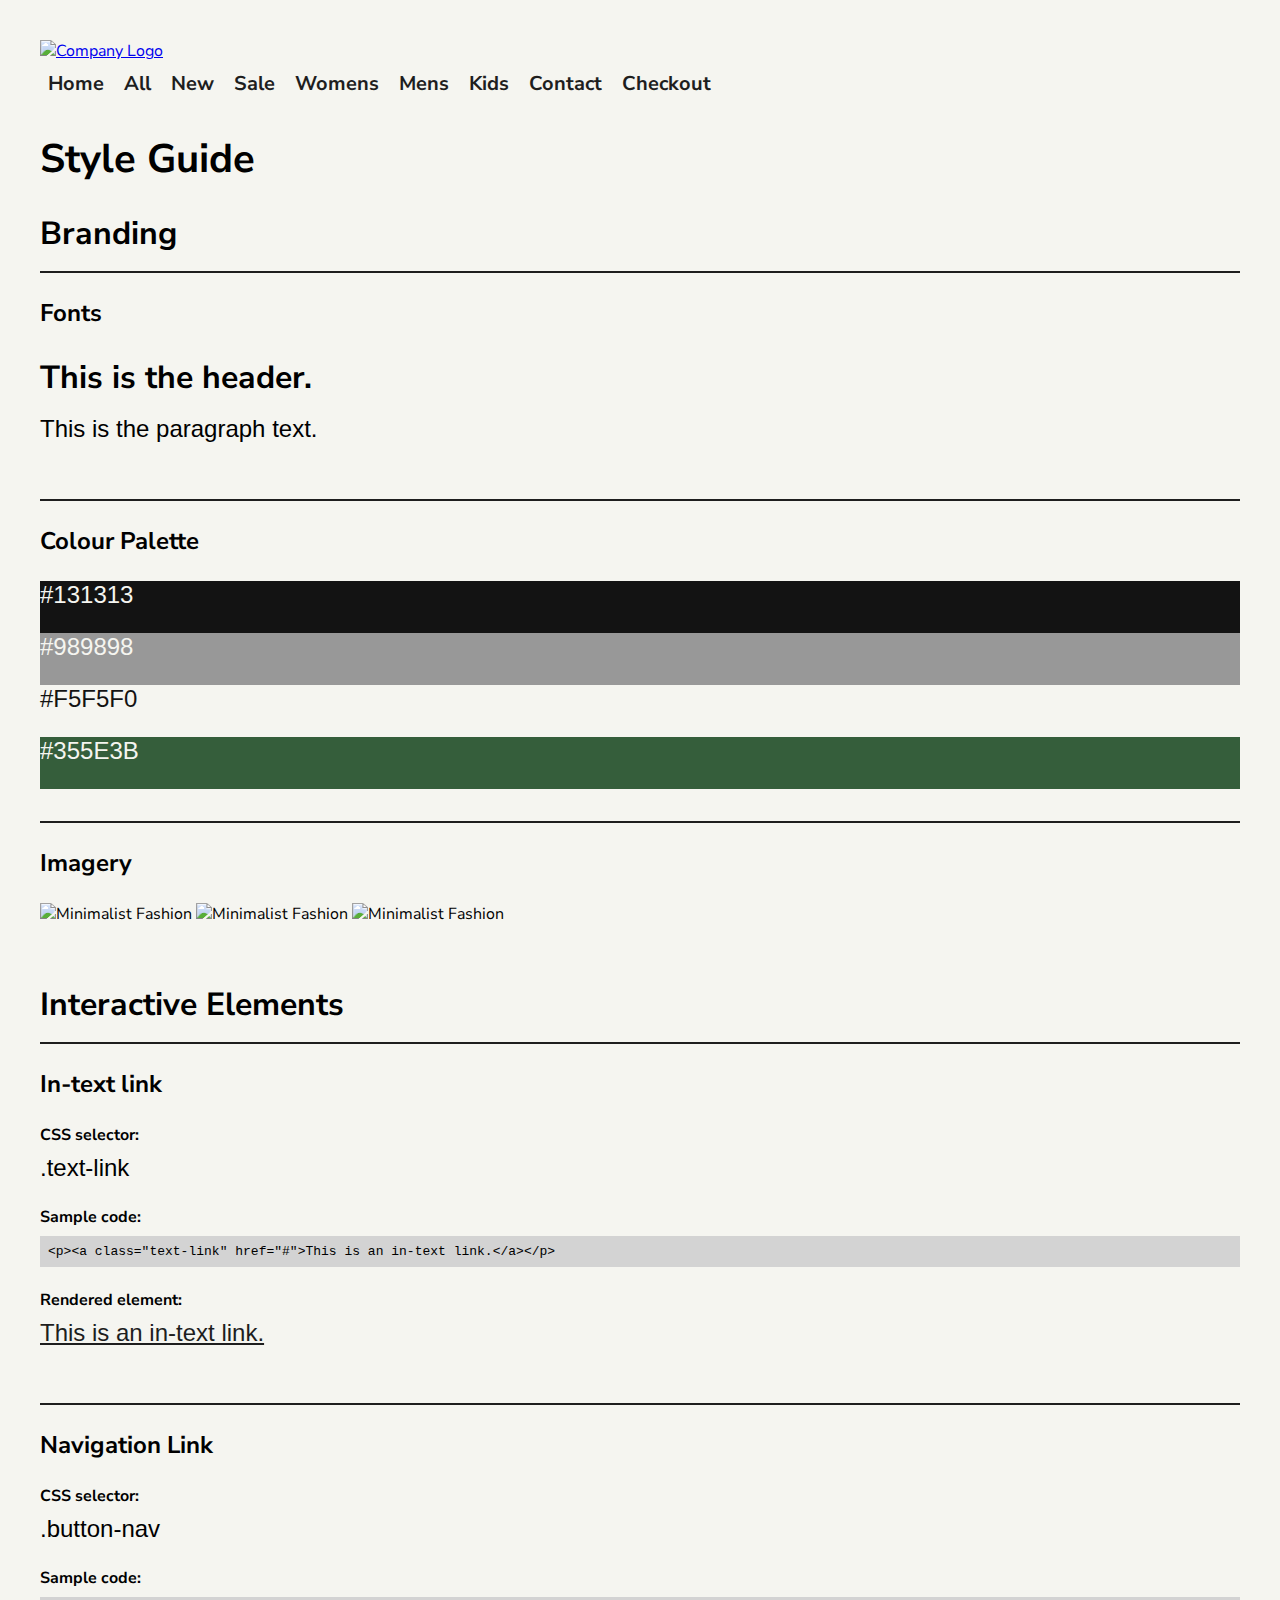
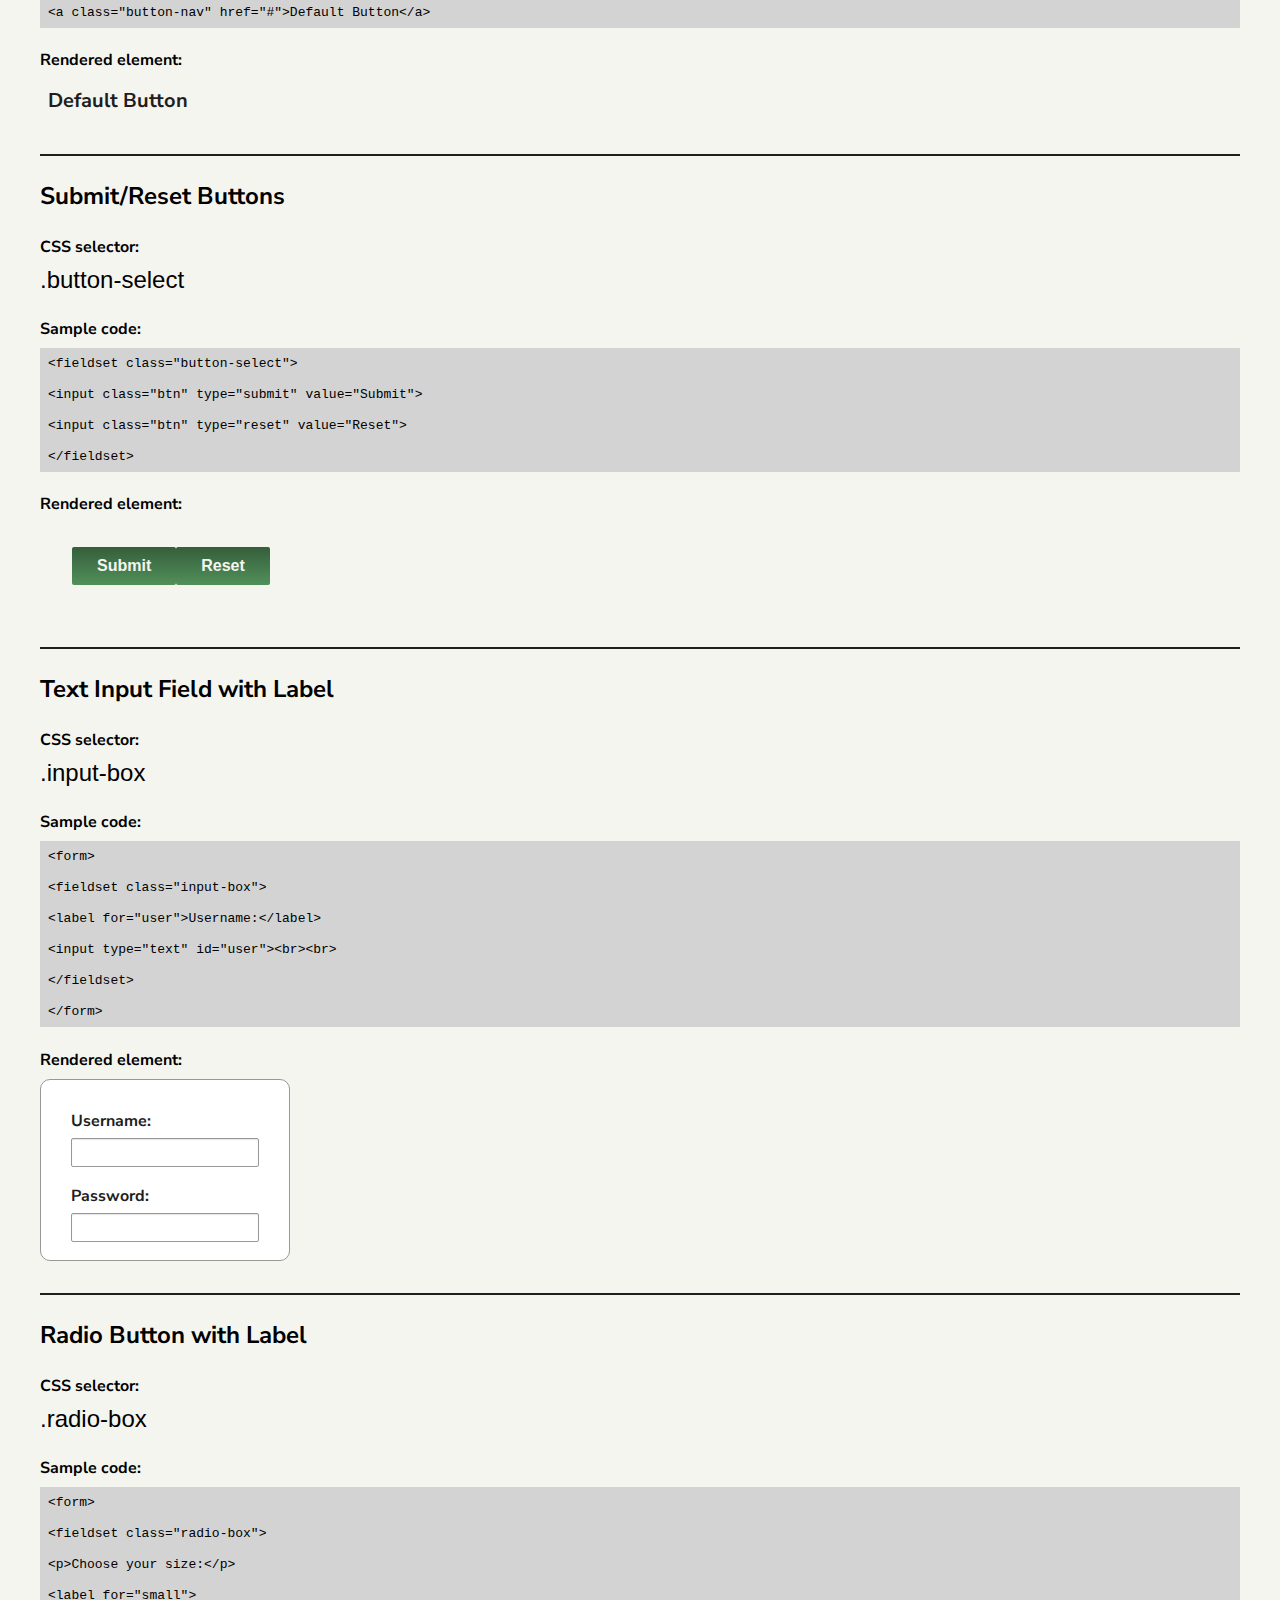
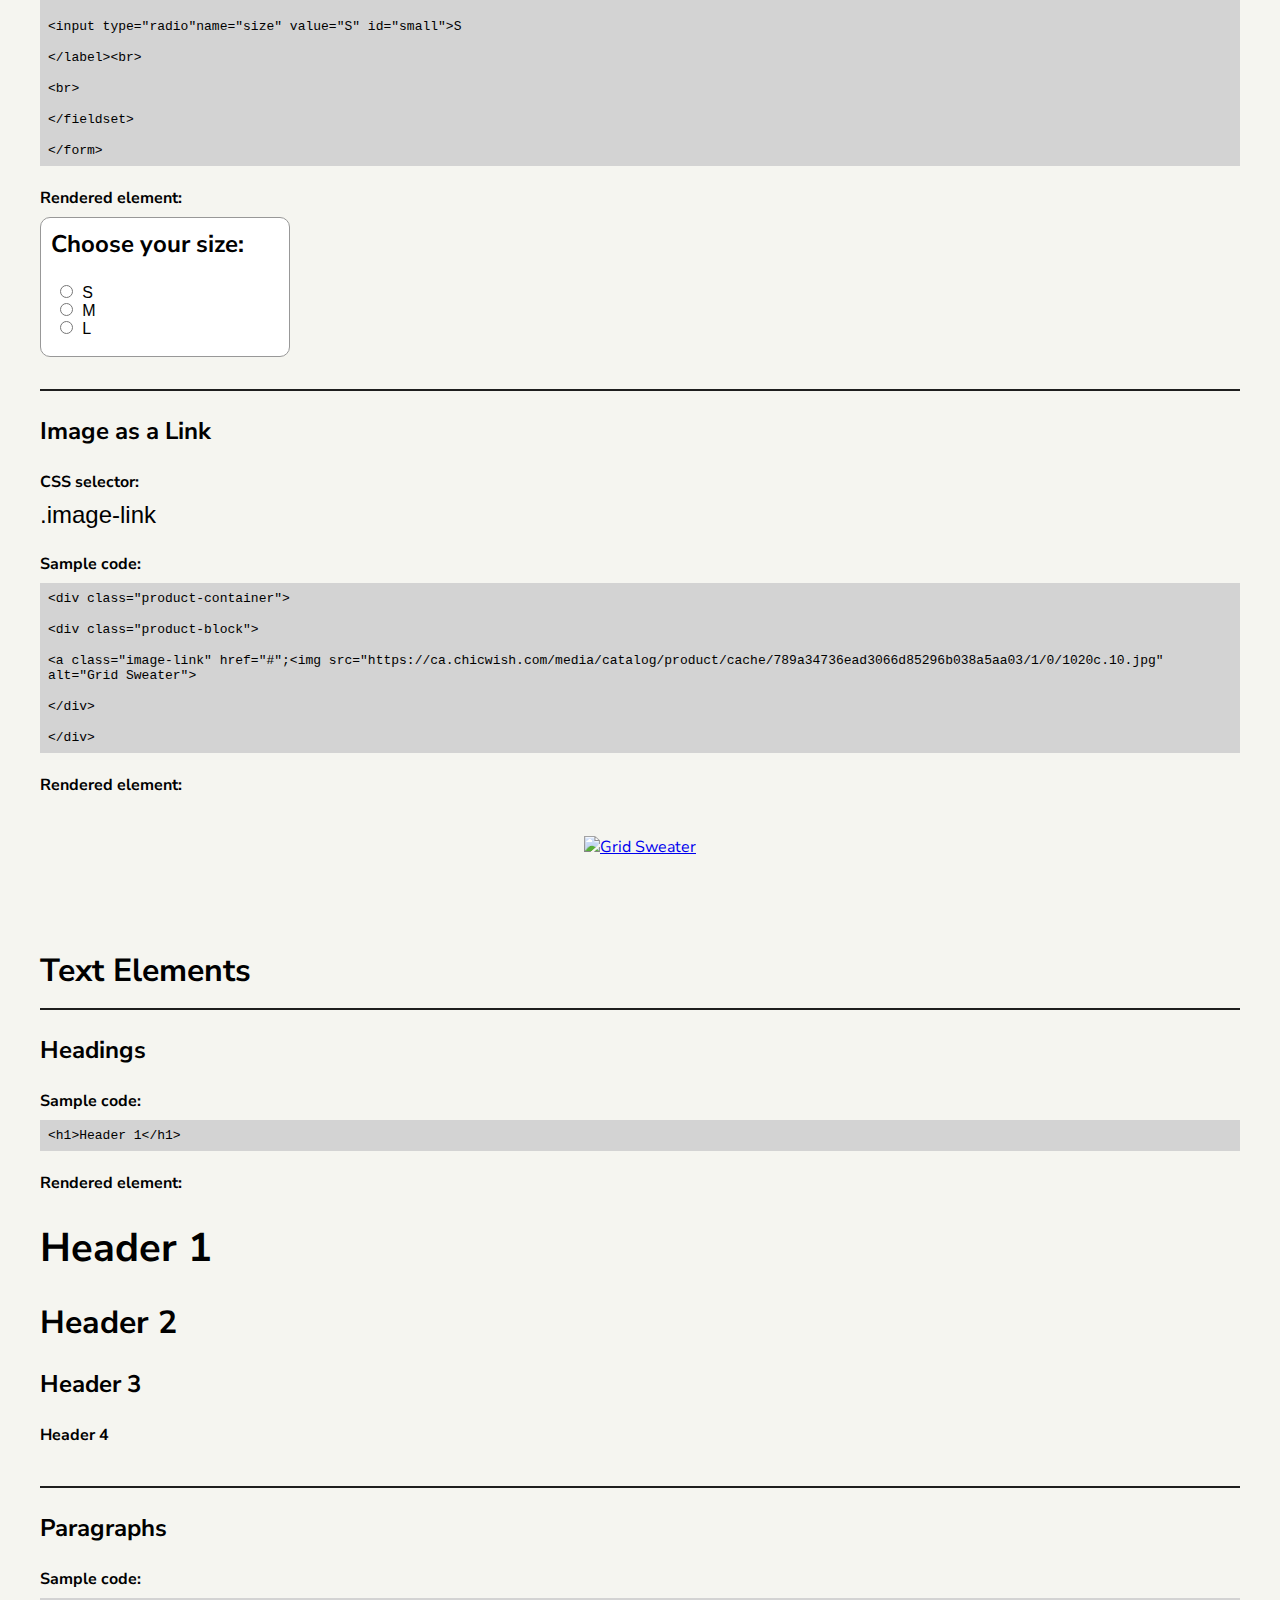
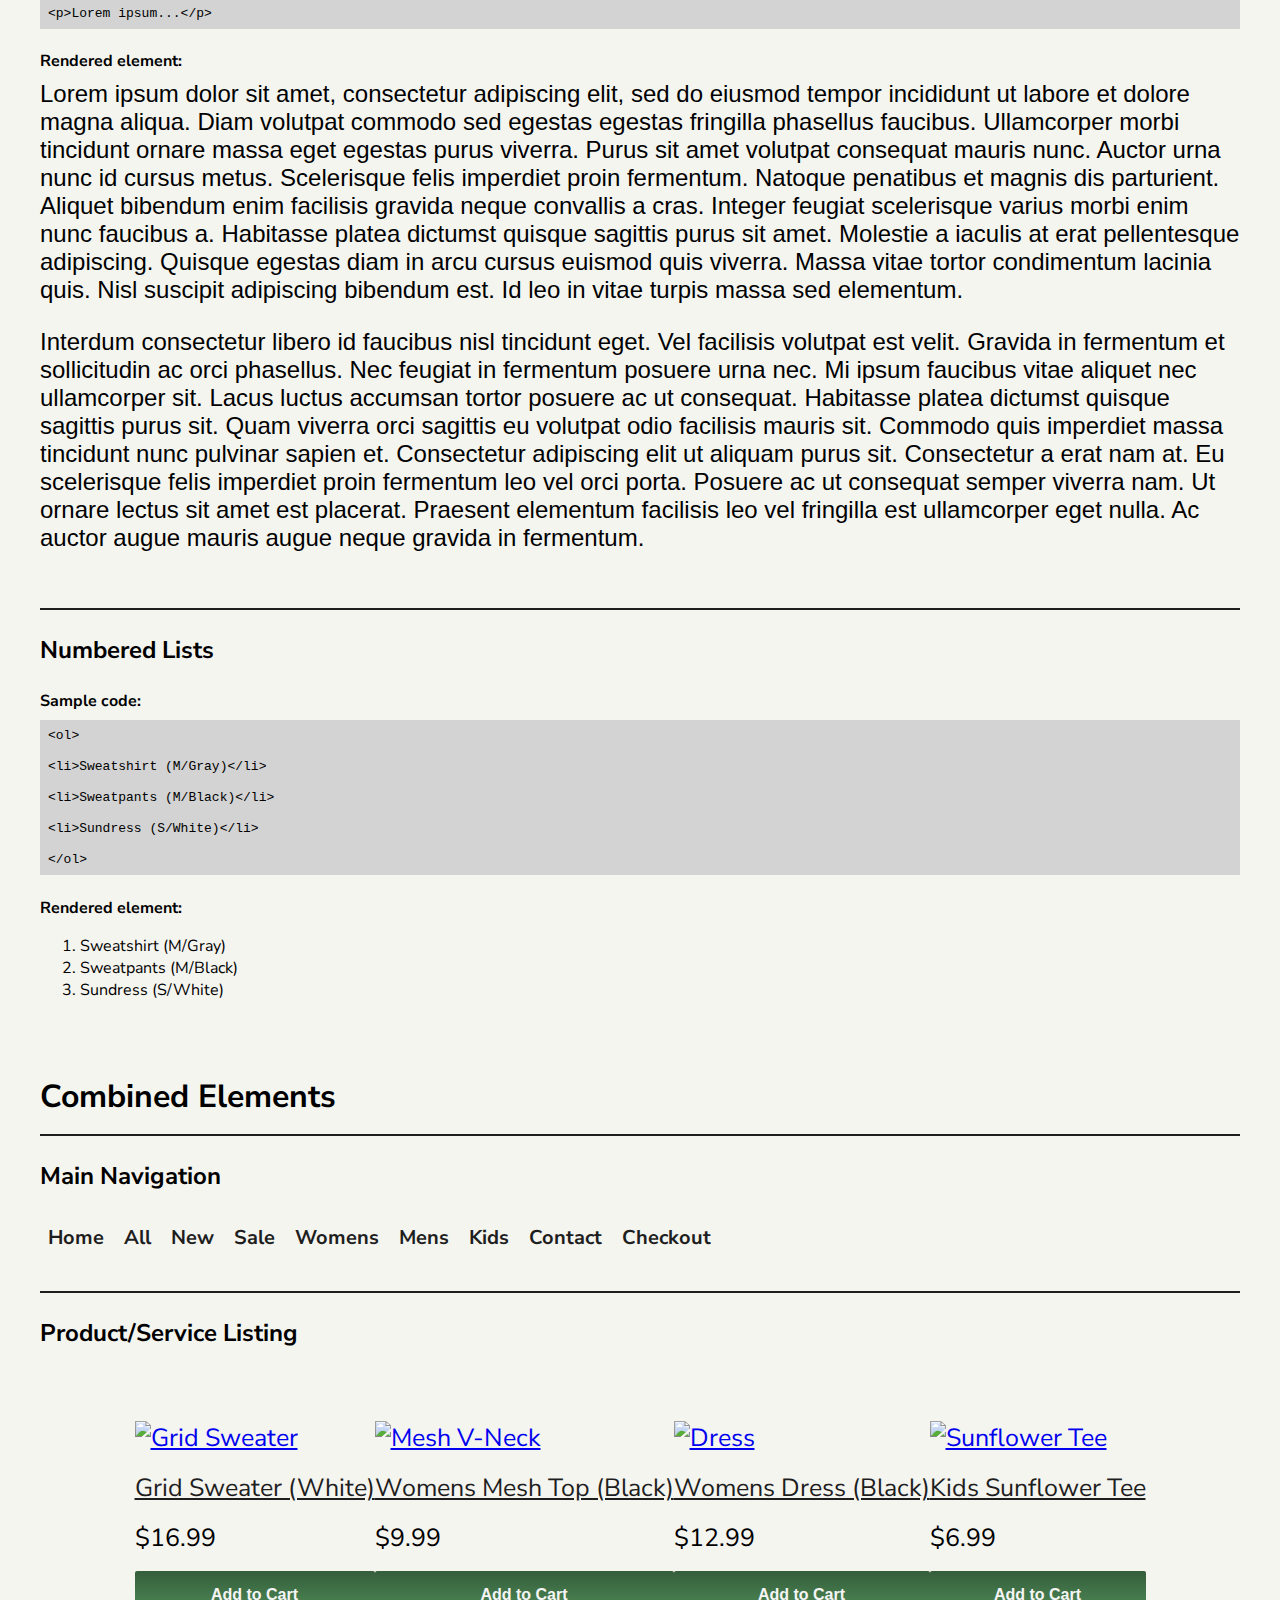
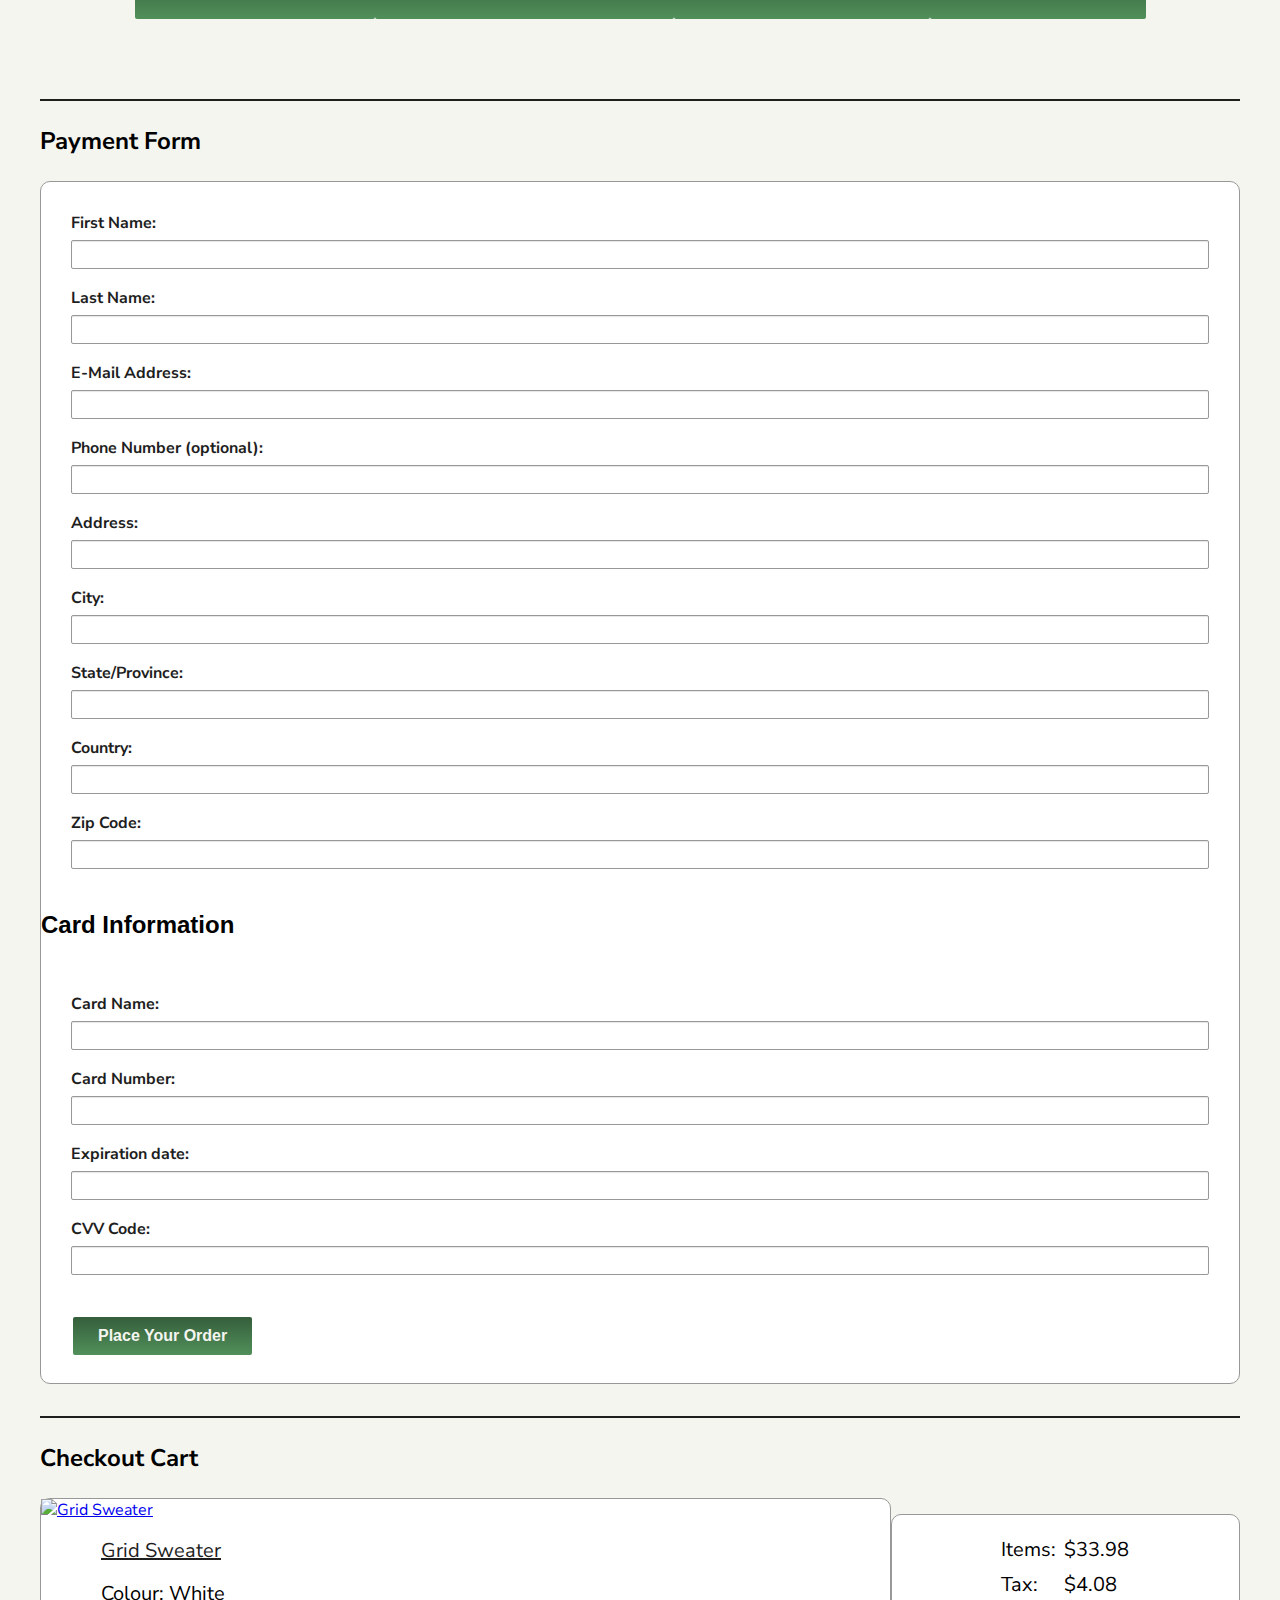
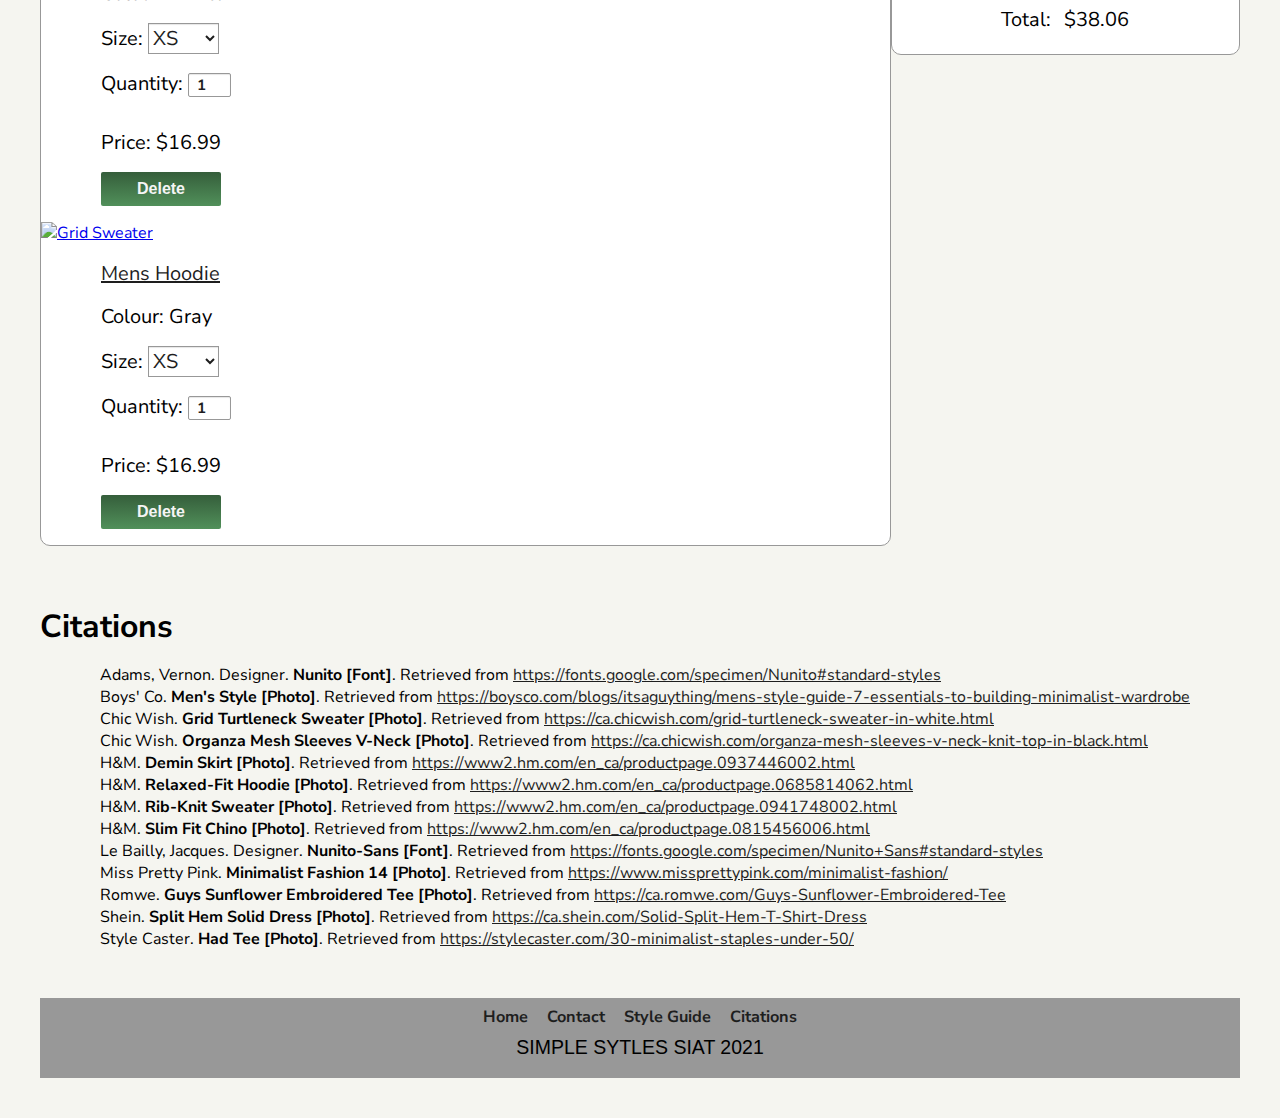
==== commit 49c2b29f: "Added Homepage" ====
--- a/index.html
+++ b/index.html
@@ -18,19 +18,20 @@
 
 <body>
   <header>
-    <a href="#"><img src="img/Company-Logo.png" alt="Company Logo"></a>
-
-    <p>This company manufactures and sells clothing in a minimalistic style. They strive to produce clothes that are appealing and affordable with durable, yet inexpsensive materials. It is ideal for customers who like to keep things basic, while staying fashionable in neutral tones.</p>
-
-    <nav>
-      <a class="button-nav" href="#index.html">Branding</a>
-      <a class="button-nav" href="#interactive_elements">Interactive Elements</a>
-      <a class="button-nav" href="#text_elements">Text Elements</a>
-      <a class="button-nav" href="#combined_elements">Combined Elements</a>
-      <a class="button-nav" href="product_listing.html">Product Listing</a>
-      <a class="button-nav" href="checkout.html">Checkout</a>
-      <a class="button-nav" href="#citations">Citations</a>
-    </nav>
+    <a href="home.html"><img src="img/Company-Logo.png" alt="Company Logo"></a>
+    <div class="nav-container">
+      <nav>
+        <a class="button-nav" href="home.html">Home</a>
+        <a class="button-nav" href="product_listing.html">All</a>
+        <a class="button-nav" href="product_listing.html">New</a>
+        <a class="button-nav" href="product_listing.html">Sale</a>
+        <a class="button-nav" href="product_listing.html">Womens</a>
+        <a class="button-nav" href="product_listing.html">Mens</a>
+        <a class="button-nav" href="product_listing.html">Kids</a>
+        <a class="button-nav" href="contact.html">Contact</a>
+        <a class="button-nav" href="checkout.html">Checkout</a>
+      </nav>
+    </div>
   </header>
 
   <section>
@@ -522,15 +523,8 @@
             <div class="footer-container">
               <div class="footer-nav">
                 <nav>
-                  <a class="button-nav" href="#">Home</a>
-                  <a class="button-nav" href="product_listing.html">All</a>
-                  <a class="button-nav" href="product_listing.html">New</a>
-                  <a class="button-nav" href="product_listing.html">Sale</a>
-                  <a class="button-nav" href="product_listing.html">Womens</a>
-                  <a class="button-nav" href="product_listing.html">Mens</a>
-                  <a class="button-nav" href="product_listing.html">Kids</a>
+                  <a class="button-nav" href="home.html">Home</a>
                   <a class="button-nav" href="contact.html">Contact</a>
-                  <a class="button-nav" href="checkout.html">Checkout</a>
                   <a class="button-nav" href="index.html">Style Guide</a>
                   <a class="button-nav" href="index.html#citations">Citations</a>
                 </nav>
--- a/css/main.css
+++ b/css/main.css
@@ -101,6 +101,7 @@
   color: #1e1e1e;
   transition-property: color;
   transition-duration: 0.5s;
+
 }
 
 .text-link:hover, .text-link:focus {
@@ -108,13 +109,13 @@
 }
 
 /*Image Link*/
-.image-link {
+. {
   display: inline-block;
   transition-property: background-color;
   transition-duration: 0.5s;
 }
 
-.image-link:hover, .image-link:focus {
+.:hover, .:focus {
   background-color: #355E3B;
 }
 
@@ -212,6 +213,13 @@
   padding-left: 2rem;
   padding-top: 1.5rem;
   padding-bottom: 1.5rem;
+}
+
+.cart-total-price fieldset{
+  padding: 0;
+  padding-left: 0;
+  padding-top: 0.5rem;
+  padding-bottom: 0;
 }
 
 .button-select .btn {
@@ -259,7 +267,6 @@
   border: 0;
   color: #F5F5F5;
   cursor: pointer;
-  font-weight: bold;
   font-size: 1rem;
   padding: 15px 25px;
 }
@@ -317,6 +324,7 @@
 
 table, .price-text{
   font-size:20px;
+
 }
 
 td{
@@ -349,6 +357,36 @@
   width:600px;
 }
 
+.text-td{
+  text-align: left;
+}
+
+.num-td{
+  text-align: right;
+}
+
+.btn-td{
+  text-align: center;
+}
+
+.bot-line{
+  border-bottom-width: 0.1rem;
+  border-bottom-style: solid;
+  border-color: #989898;
+}
+
+.billing-container form{
+  background-color: white;
+}
+
+.rating{
+  width: 30%;
+}
+
+.price-text li{
+}
+
+
 /* Resource for dropdown: https://www.w3schools.com/howto/howto_css_dropdown.asp */
 
 /*
@@ -377,6 +415,7 @@
   font-family:'Nunito', sans-serif;
   margin-top: 0;
   max-width: 100%;
+  font-size: 1.5em;
 }
 /* Resource for dropdown: https://www.w3schools.com/howto/howto_css_dropdown.asp */
 /* Resource for form, input, and label:https://learn.shayhowe.com/html-css/building-forms/ */
--- a/css/flexbox.css
+++ b/css/flexbox.css
@@ -38,7 +38,7 @@
 }
 
 .product-outter-container{
-  justify-content: space-around;
+  justify-content: center;
 }
 
 .outter-container{
@@ -50,7 +50,7 @@
   display:inline-flex;
   flex-direction: row;
   justify-content: flex-start;
-  /* border: 1px solid black; */
+  /* border: 1px solid #989898; */
   width: 80%;
 }
 
@@ -59,9 +59,15 @@
 }
 
  .product-block img {
-  height: 300px;
-  width: 200px;
-}
+  height: 400px;
+  width: 300px;
+}
+
+.product-block ul li{
+  font-size: 25px;
+  margin: 1rem 0;
+}
+
 
 .product-container .product-block p {
   text-align: left;
@@ -89,13 +95,34 @@
 .list-container .list-block p{
   text-align: right;
 }
+.multiple-img{
+  border: 1px solid #989898;
+  border-radius: 10px;
+  background-color: white;
+}
+
+.multiple-img .imgs-container{
+  flex-direction: column;
+}
+
+.multiple-img .imgs-container img{
+  width:120px;
+  height: 150px;
+  border: 1px solid #989898;
+}
+
+
 
 .sales-info .info-block{
   flex-direction: column;
   width: 500px;
   align-content: flex-start;
-}
-
+
+}
+
+.info-block p{
+font-size: 24px;
+}
 .label-container{
   padding: 0.5rem;
 }
@@ -117,27 +144,25 @@
   justify-content: center;
 }
 
-.cart-container-items{
-  border: 1px solid #989898;
+.cart-container-row .cart-container-items{
   flex-direction: column;
   background-color: white;
   flex-grow: 2;
+  border: 1px solid #989898;
   border-radius: 10px;
 }
 
-.cart-container-total-price{
-  border: 1px solid #989898;
+.cart-container-row .cart-container-total-price{
   flex-direction: column;
   flex-grow: 1;
   justify-content: flex-start;
   background-color: white;
   height: 0%;
+  border: 1px solid #989898;
   border-radius: 10px;
 }
 
 .cart-total-price{
-    border: 1px solid #989898;
-    border-radius: 5px;
     text-align: right;
     flex-direction: row;
     justify-content: center;
@@ -145,15 +170,11 @@
 }
 
 .cart-items{
-  flex-direction: row;
-  border: 1px solid #989898;
-  border-radius: 5px;
 }
 
 .cart-image img{
   height: 300px;
   width: 200px;
-
 }
 
 .cart-items div:last-child{
@@ -162,14 +183,15 @@
 
 .cart-list li{
   margin: 1rem 0;
+  font-size: 20px;
 }
 
 .billing-container {
-  -ms-flex: 50%;
-  flex: 50%;
+  flex-grow: 1;
   flex-direction: row;
   justify-content:center;
 }
+
 
 .payment-container {
   -webkit-justify-content: flex-end;
@@ -185,9 +207,9 @@
   flex-direction: column;
 }
 
-.footer-container nav{
+.footer-nav {
   font-size: 13px;
-
+  justify-content: center;
 }
 
 footer{
@@ -201,8 +223,54 @@
   font-size: 13px;
 }
 
+.summary-block{
+  flex-direction: column;
+  border: 1px solid #989898;
+  border-radius: 10px;
+  background-color: white;
+}
+
+.item-block{
+  justify-content: space-around;
+}
+
+.ty-block{
+  justify-content: center;
+}
+
+.summary-block .cart-container-total-price{
+  justify-content: center;
+  flex-direction: row;
+}
+
+.bill{
+  display: flex;
+  flex-direction: row;
+  justify-content: space-around;
+}
+
+.home-container {
+  display:inline-flex;
+  -webkit-justify-content: center;
+  -ms-justify-content: center;
+  justify-content: center;
+  flex-direction: row;
+  text-align: center;
+}
+
+.home-block {
+  display:inline-flex;
+  justify-content: center;
+  width: 80vw;
+  padding-top: 2em;
+}
+
 form {
-  width: 800px;
+  width: 100%;
+}
+
+.bill-fieldset fieldset{
+  width: 400px;
 }
 
   @media (max-width: 900px) {
@@ -210,6 +278,7 @@
       justify-content: flex-start;
       width: 500px;
     }
+
   }
 
 @media (max-width: 700px) {
@@ -218,6 +287,9 @@
     width: 300px;
   }
 
+  p {
+    font-size: 1em;
+  }
   /* .nav-container {
     height: 200px;
     width: 60vw;
@@ -247,6 +319,113 @@
   .product-block ul{
     font-size: 20px;
   }
+
+  .button-nav{
+    margin: 0;
+  }
+
+  header{
+    padding: 0;
+  }
+
+  div{
+    margin:0;
+  }
+
+  .search-container{
+    margin: 2rem 0;
+  }
+
+  .cart-image img {
+    width: 100%;
+    height: 55vh;
+  }
+
+  .cart-items div{
+    width: 100%;
+    justify-content: flex-start;
+  }
+
+  ul{
+    margin-block-start: 0;
+    margin-block-end: 0;
+    padding-inline-start: 60px;
+  }
+
+  .bot-line{
+    margin: 1rem;
+  }
+
+  .cart-container-row .cart-container-total-price{
+    margin-top: 1rem;
+  }
+
+  footer{
+    margin: 0;
+    margin-top: 3rem;
+  }
+
+  .bill {
+    display: flex;
+    flex-direction: column;
+    justify-content: space-around;
+  }
+
+  .img-block img {
+    width: 300px;
+}
+
+.product-outter-container {
+    justify-content: flex-start;
+}
+
+.multiple-img .imgs-container {
+    flex-direction: row;
+    justify-content: center;
+}
+
+.multiple-img .imgs-container img {
+    width: 100px;
+    height: auto;
+
+}
+
+.sales-info .info-block {
+    width: auto;
+
+}
+
+#info-name{
+  margin-top: 2rem;
+}
+
+section {
+    padding: 0;
+    padding-top: 0;
+    padding-bottom: 0;
+}
+
+.product-block img {
+    height: auto;
+    width: 300px;
+}
+
+.product-block {
+    margin: 2rem 0;
+}
+
+input.add-to-cart-btn {
+    margin: 1rem 0;
+}
+
+.category-list li {
+    font-size: 16px;
+  }
+
+  .info-block p {
+    font-size: 20px;
+}
+
 }
 
 
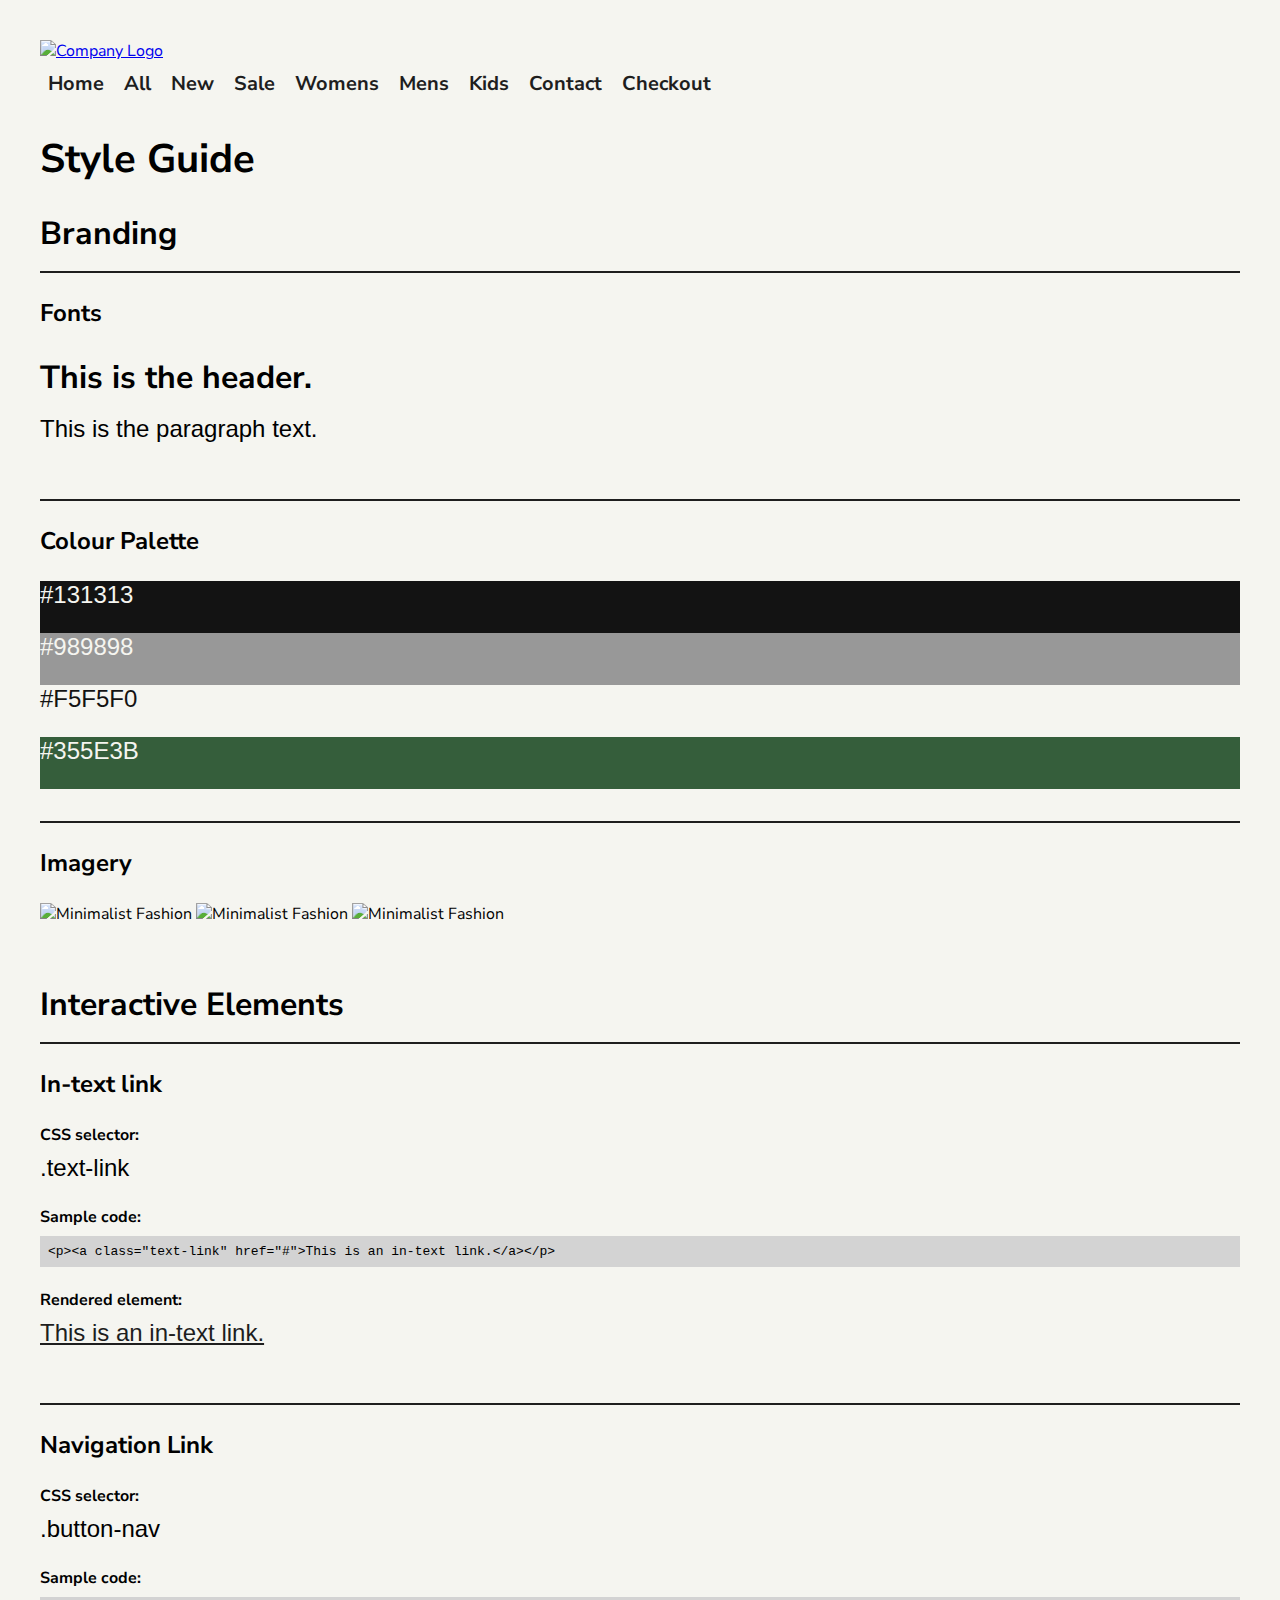
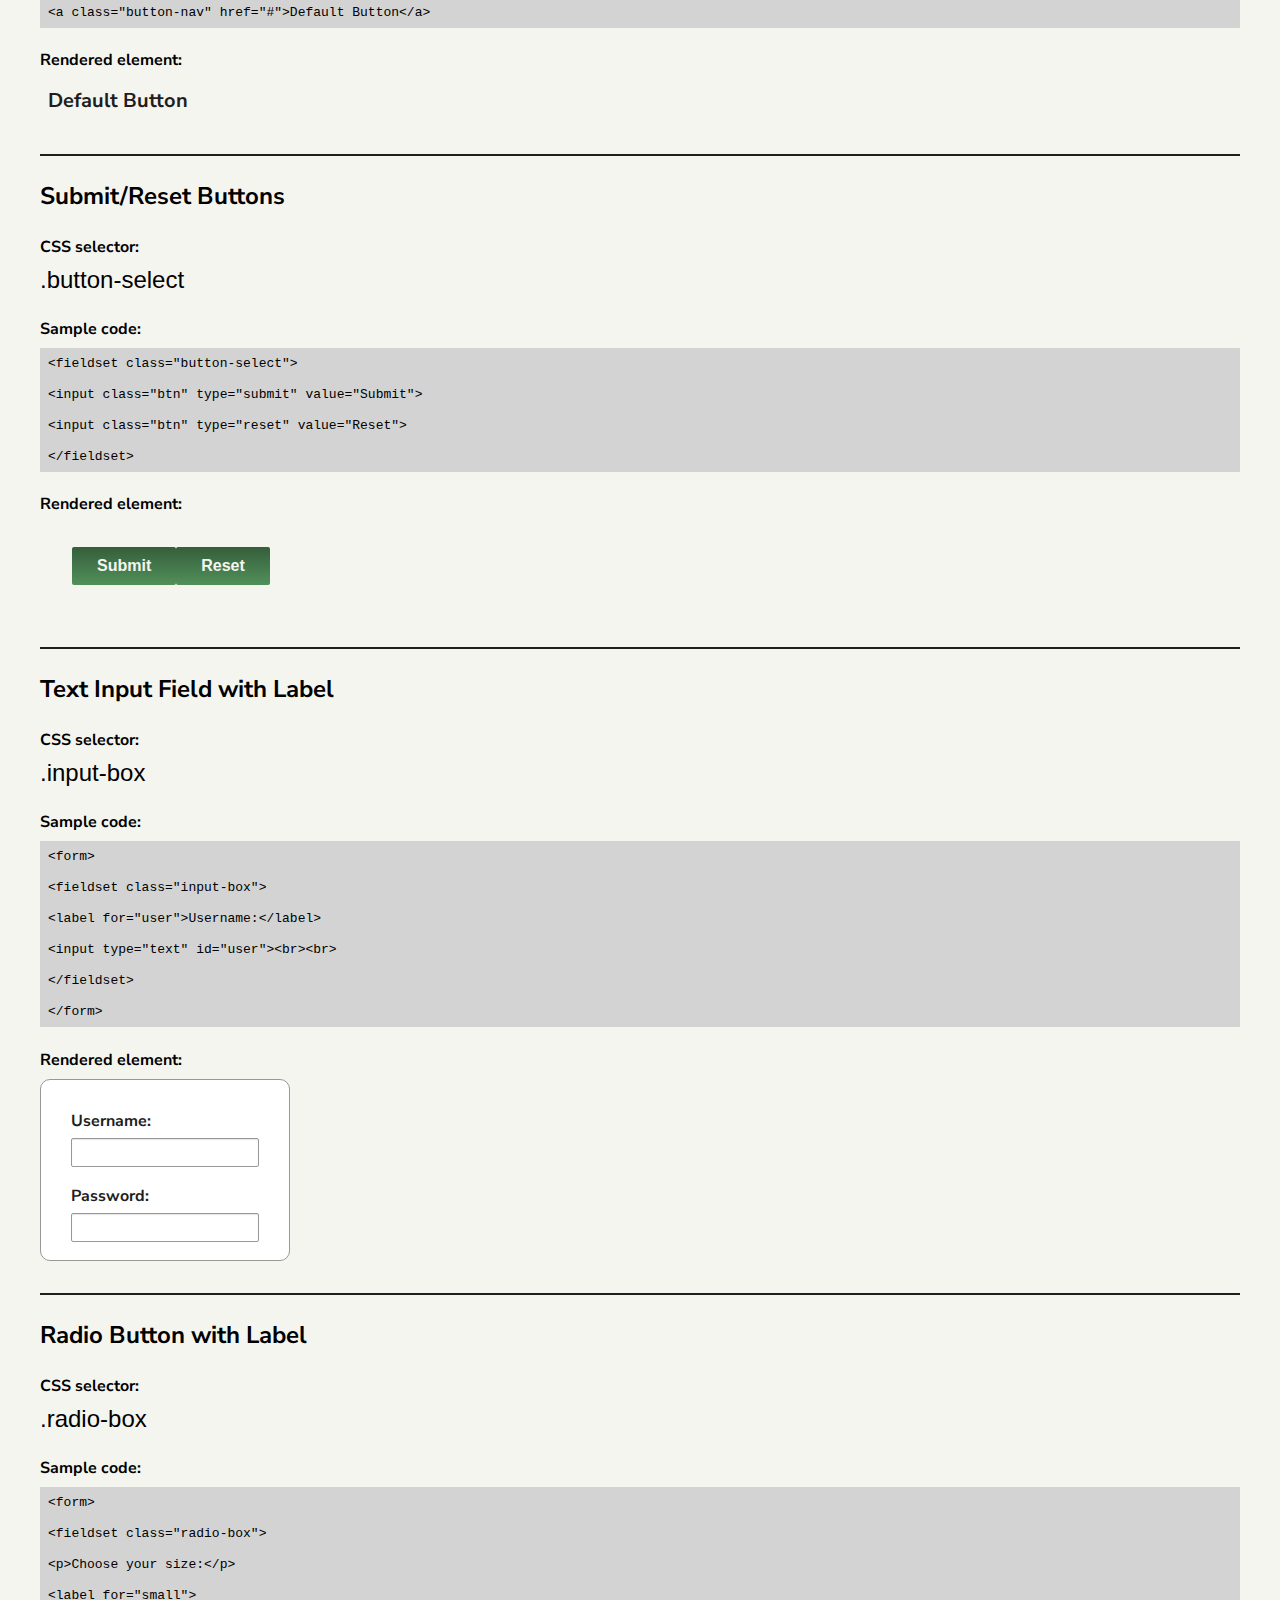
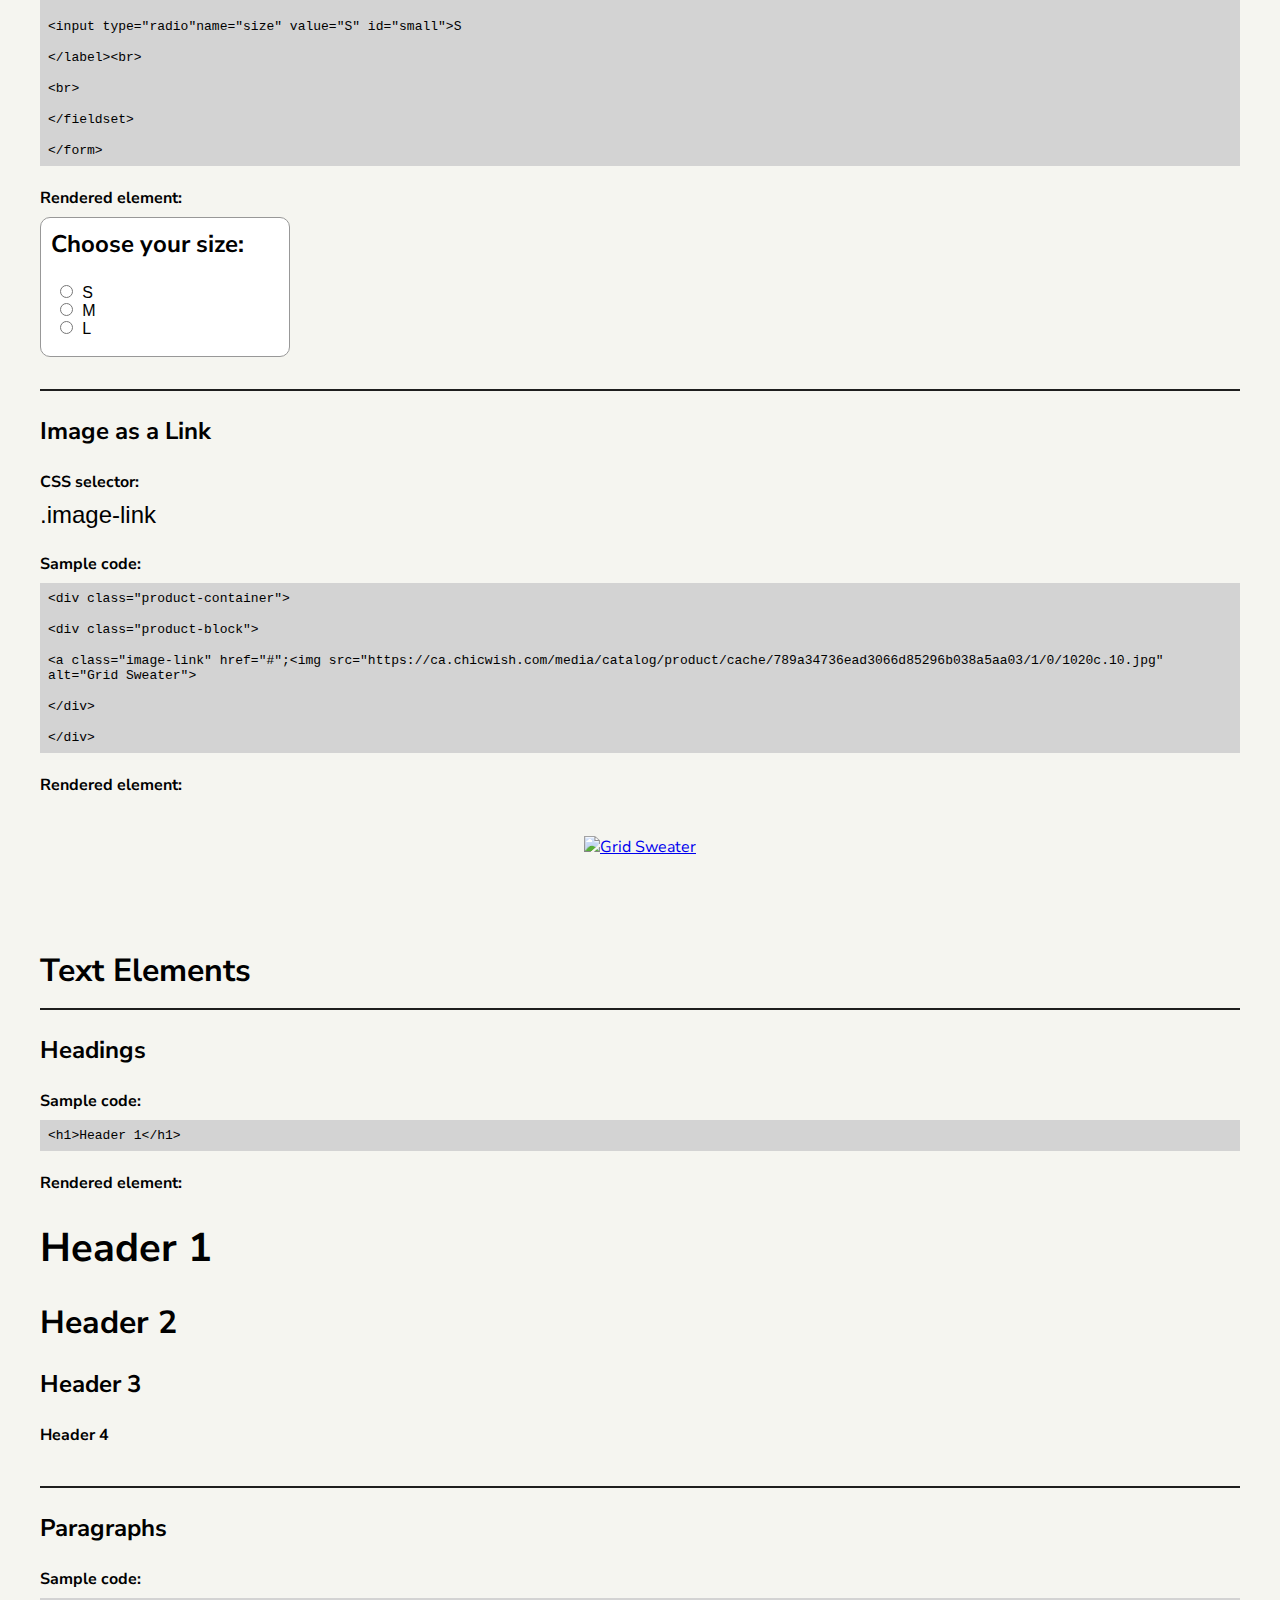
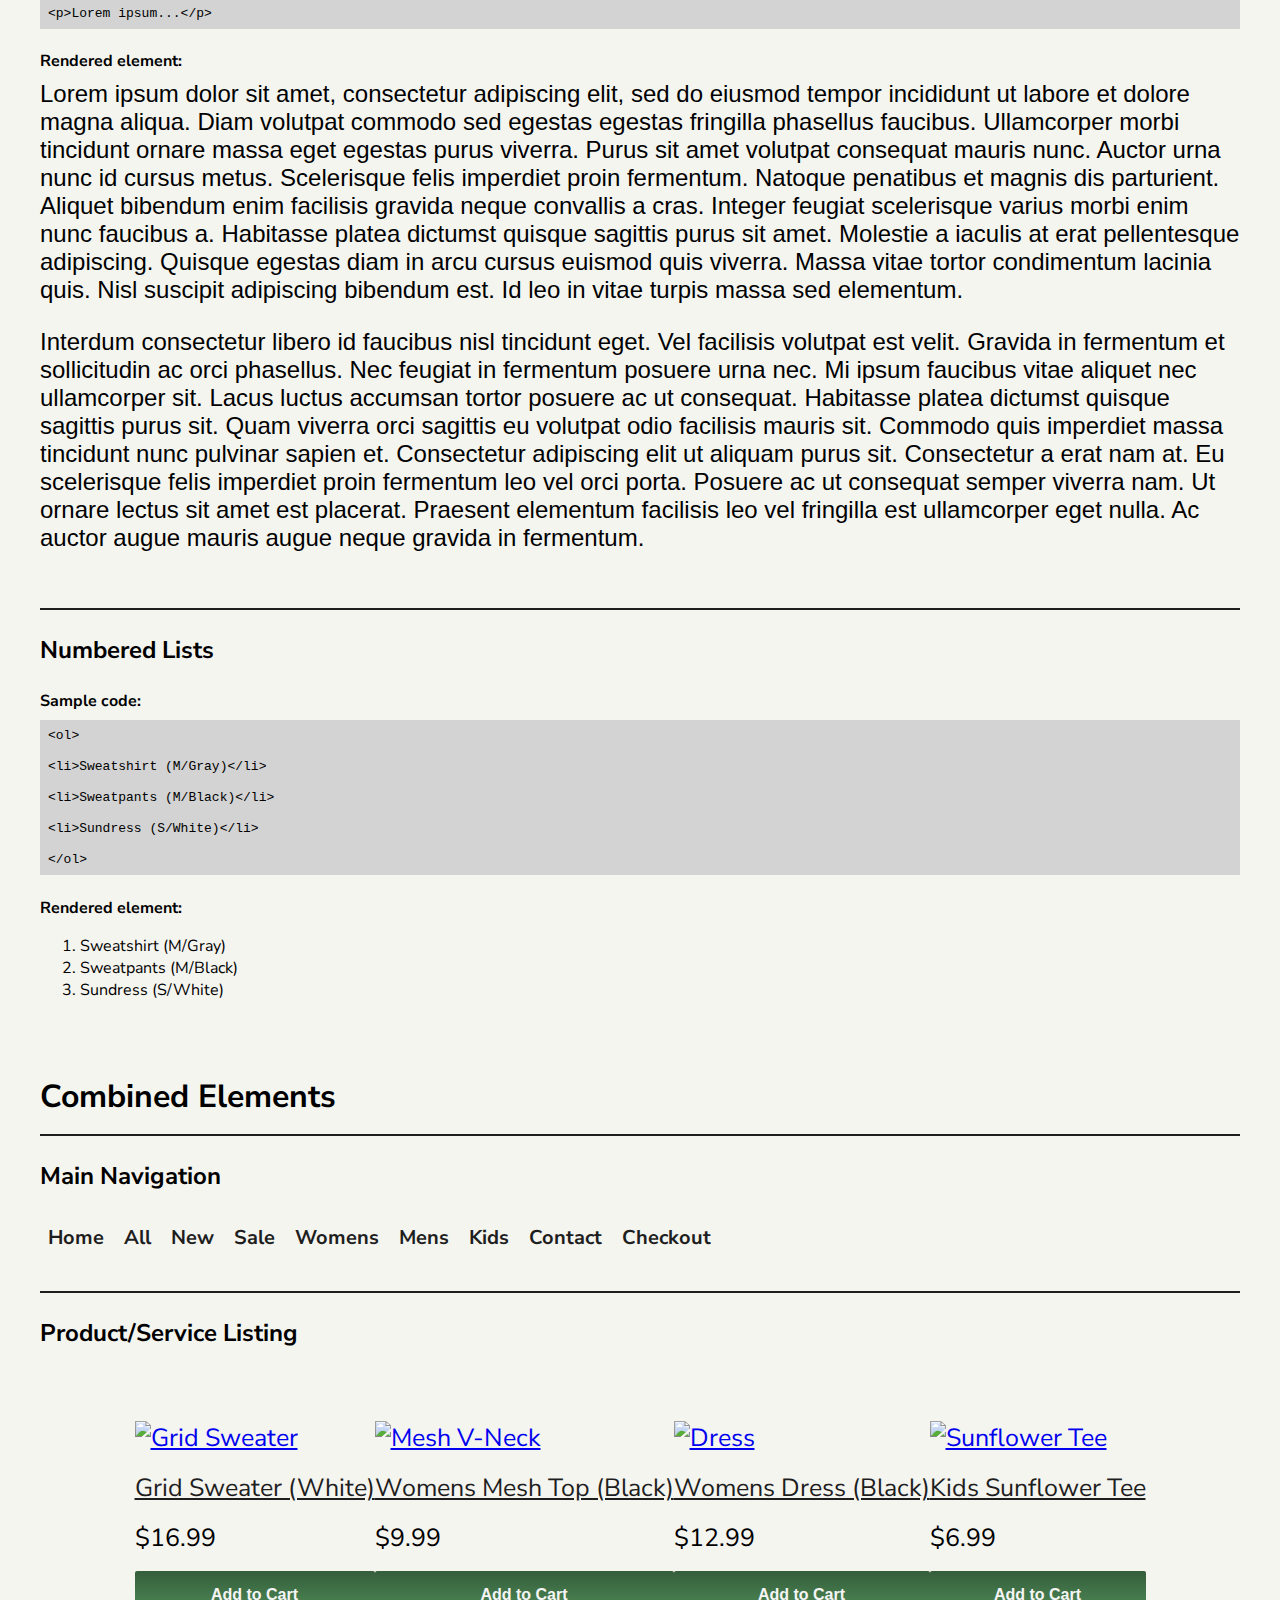
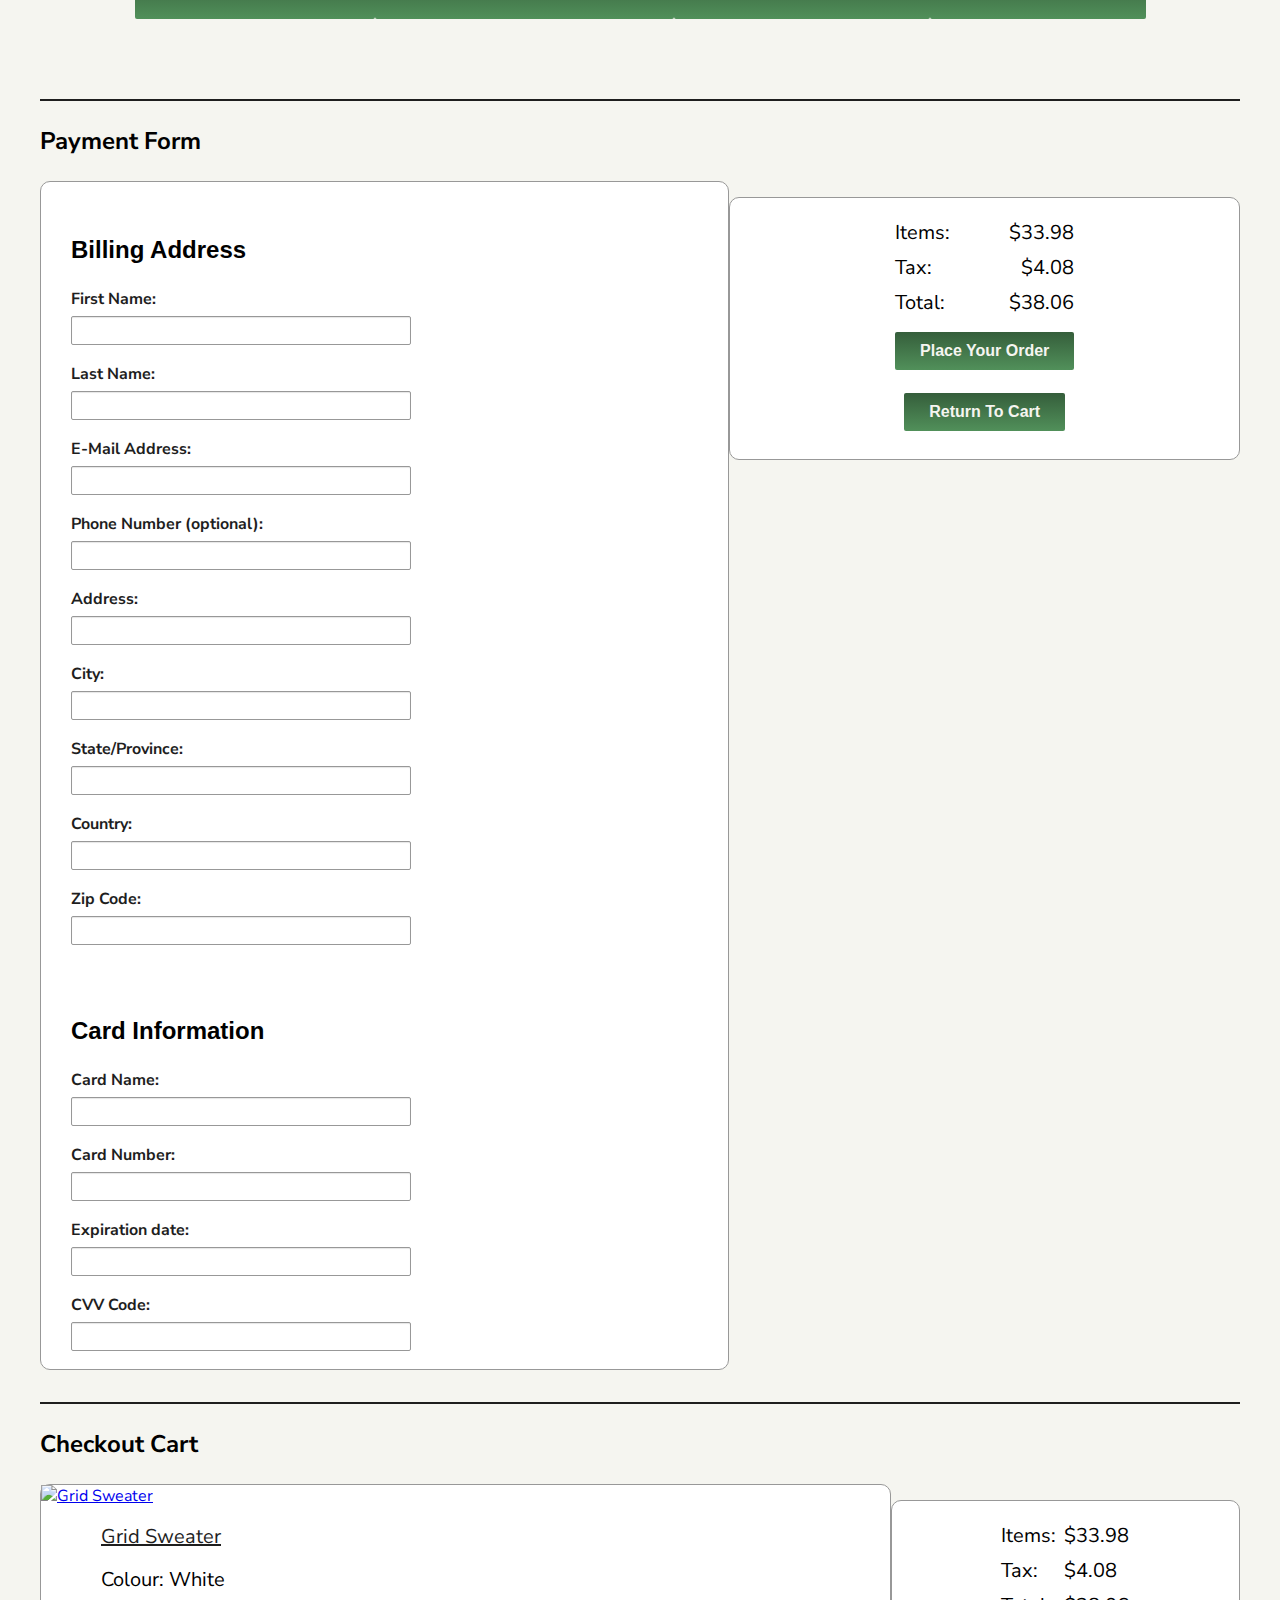
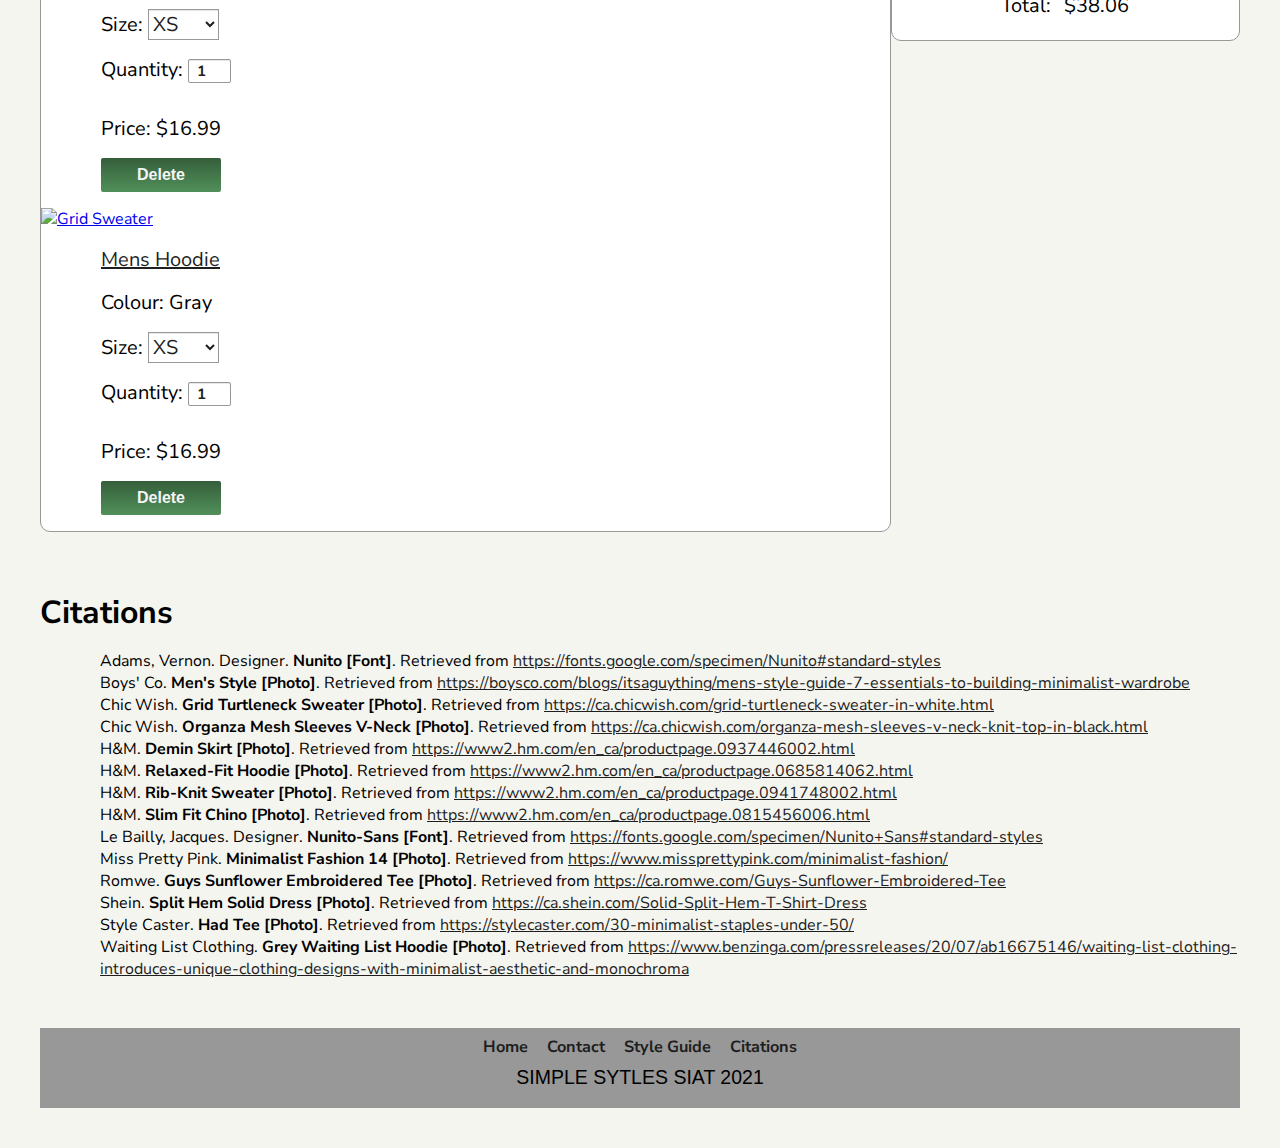
==== commit c87ab9c3: "Updated Style Guide" ====
--- a/index.html
+++ b/index.html
@@ -352,48 +352,85 @@
       <section class="element">
         <h3>Payment Form</h3>
 
-        <form>
-          <fieldset class="input-box">
-            <label for="first-name">First Name:</label>
-            <input type="text" id="first-name"><br><br>
-            <label for="last-name">Last Name:</label>
-            <input type="text" id="last-name"><br><br>
-            <label for="email">E-Mail Address:</label>
-            <input type="text" id="email"><br><br>
-            <label for="phone">Phone Number (optional):</label>
-            <input type="text" id="phone"><br><br>
-            <label for="address">Address:</label>
-            <input type="text" id="address"><br><br>
-            <label for="city">City:</label>
-            <input type="text" id="city"><br><br>
-            <label for="state-province">State/Province:</label>
-            <input type="text" id="state-province"><br><br>
-            <label for="country">Country:</label>
-            <input type="text" id="country"><br><br>
-            <label for="zip">Zip Code:</label>
-            <input type="text" id="zip"><br><br>
-          </fieldset>
-
-          <section>
-            <h3>Card Information</h3>
-          </section>
-
-          <fieldset class="input-box">
-            <label for="card-name">Card Name:</label>
-            <input type="text" id="card-name"><br><br>
-            <label for="card-number">Card Number:</label>
-            <input type="text" id="card-number"><br><br>
-            <label for="expire-date">Expiration date:</label>
-            <input type="text" id="expire-date"><br><br>
-            <label for="cvv">CVV Code:</label>
-            <input type="text" id="cvv"><br><br>
-          </fieldset>
-
-          <fieldset class="button-select">
-            <input class="btn" type="submit" value="Place Your Order">
-          </fieldset>
-
-        </form>
+        <div class="checkout-container">
+
+          <div class="cart-container">
+            <div class="cart-container-row">
+              <div class="billing-container">
+                  <form class="bill">
+                    <div class="bill-fieldset">
+                      <fieldset class="input-box">
+                        <h3>Billing Address</h3>
+                        <label for="first-name">First Name:</label>
+                        <input type="text" id="first-name"><br><br>
+                        <label for="last-name">Last Name:</label>
+                        <input type="text" id="last-name"><br><br>
+                        <label for="email">E-Mail Address:</label>
+                        <input type="text" id="email"><br><br>
+                        <label for="phone">Phone Number (optional):</label>
+                        <input type="text" id="phone"><br><br>
+                        <label for="address">Address:</label>
+                        <input type="text" id="address"><br><br>
+                        <label for="city">City:</label>
+                        <input type="text" id="city"><br><br>
+                        <label for="state-province">State/Province:</label>
+                        <input type="text" id="state-province"><br><br>
+                        <label for="country">Country:</label>
+                        <input type="text" id="country"><br><br>
+                        <label for="zip">Zip Code:</label>
+                        <input type="text" id="zip"><br><br>
+                      </fieldset>
+                    </div>
+
+                    <div class="bill-fieldset">
+                      <fieldset class="input-box">
+                        <h3>Card Information</h3>
+                        <label for="card-name">Card Name:</label>
+                        <input type="text" id="card-name"><br><br>
+                        <label for="card-number">Card Number:</label>
+                        <input type="text" id="card-number"><br><br>
+                        <label for="expire-date">Expiration date:</label>
+                        <input type="text" id="expire-date"><br><br>
+                        <label for="cvv">CVV Code:</label>
+                        <input type="text" id="cvv"><br><br>
+                      </fieldset>
+                    </div>
+                  </form>
+              </div>
+
+              <div class="cart-container-total-price" id="billing-table">
+                <div class="cart-total-price">
+                    <table>
+                      <tbody>
+                        <tr>
+                          <td class="text-td">Items:</td>
+                          <td class="num-td">$33.98</td>
+                        </tr>
+                        <tr>
+                          <td class="text-td">Tax:</td>
+                          <td class="num-td">$4.08</td>
+                        </tr>
+                        <tr>
+                          <td class="text-td">Total:</td>
+                          <td class="num-td">$38.06</td>
+                        </tr>
+                        <tr>
+                          <td colspan="2" class="btn-td"><fieldset class="button-select">
+                            <a href="purchased.html"><input class="btn" type="submit" value="Place Your Order"></a>
+                          </fieldset></td>
+                        </tr>
+                        <tr>
+                          <td colspan="2" class="btn-td"><fieldset class="button-select">
+                            <a href="checkout.html"><input class="btn" type="submit" value="Return To Cart"></a>
+                          </fieldset></td>
+                        </tr>
+                      </tbody>
+                    </table>
+                </div>
+              </div>
+            </div>
+          </div>
+        </div>
 
       </section>
 
@@ -515,6 +552,7 @@
               <li>Romwe. <strong>Guys Sunflower Embroidered Tee [Photo]</strong>. Retrieved from <a class="text-link" href="https://ca.romwe.com/Guys-Sunflower-Embroidered-Tee-p-455552-cat-859.html?url_from=caplasmtop07190424740S">https://ca.romwe.com/Guys-Sunflower-Embroidered-Tee</a></li>
               <li>Shein. <strong>Split Hem Solid Dress [Photo]</strong>. Retrieved from <a class="text-link" href="https://ca.shein.com/Solid-Split-Hem-T-Shirt-Dress-p-1269927-cat-1727.html?url_from=caadplaswdress07200701517S&gclid=CjwKCAiA65iBBhB-EiwAW253W0HiEJiKnF2FjHlQGv8awOL8LNRuKmLusy3wokKj9P4v5kpk64b3fxoCiSsQAvD_BwE">https://ca.shein.com/Solid-Split-Hem-T-Shirt-Dress</a></li>
               <li>Style Caster. <strong>Had Tee [Photo]</strong>. Retrieved from <a class="text-link" href="https://stylecaster.com/30-minimalist-staples-under-50/">https://stylecaster.com/30-minimalist-staples-under-50/</a></li>
+              <li>Waiting List Clothing. <strong>Grey Waiting List Hoodie [Photo]</strong>. Retrieved from <a class="text-link" href="https://www.benzinga.com/pressreleases/20/07/ab16675146/waiting-list-clothing-introduces-unique-clothing-designs-with-minimalist-aesthetic-and-monochroma">https://www.benzinga.com/pressreleases/20/07/ab16675146/waiting-list-clothing-introduces-unique-clothing-designs-with-minimalist-aesthetic-and-monochroma</a></li>
             </ul>
 
           </section>
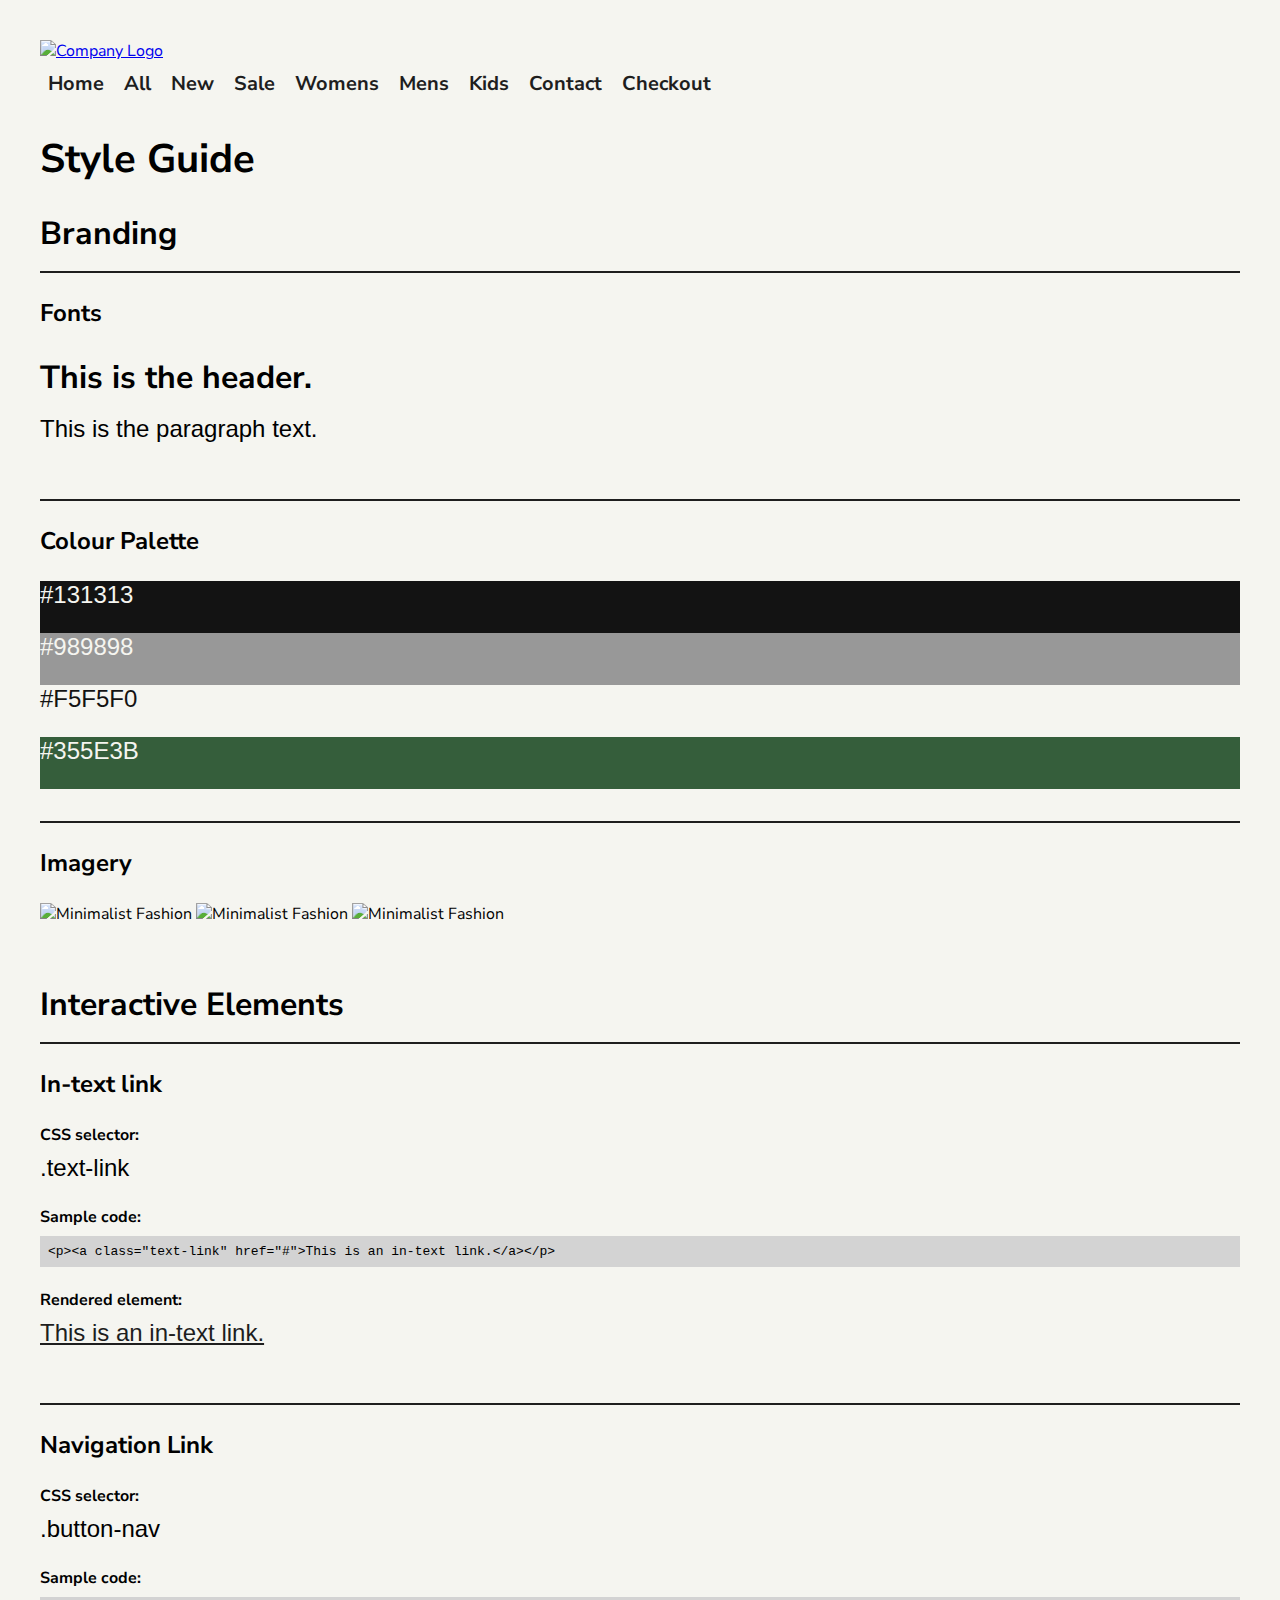
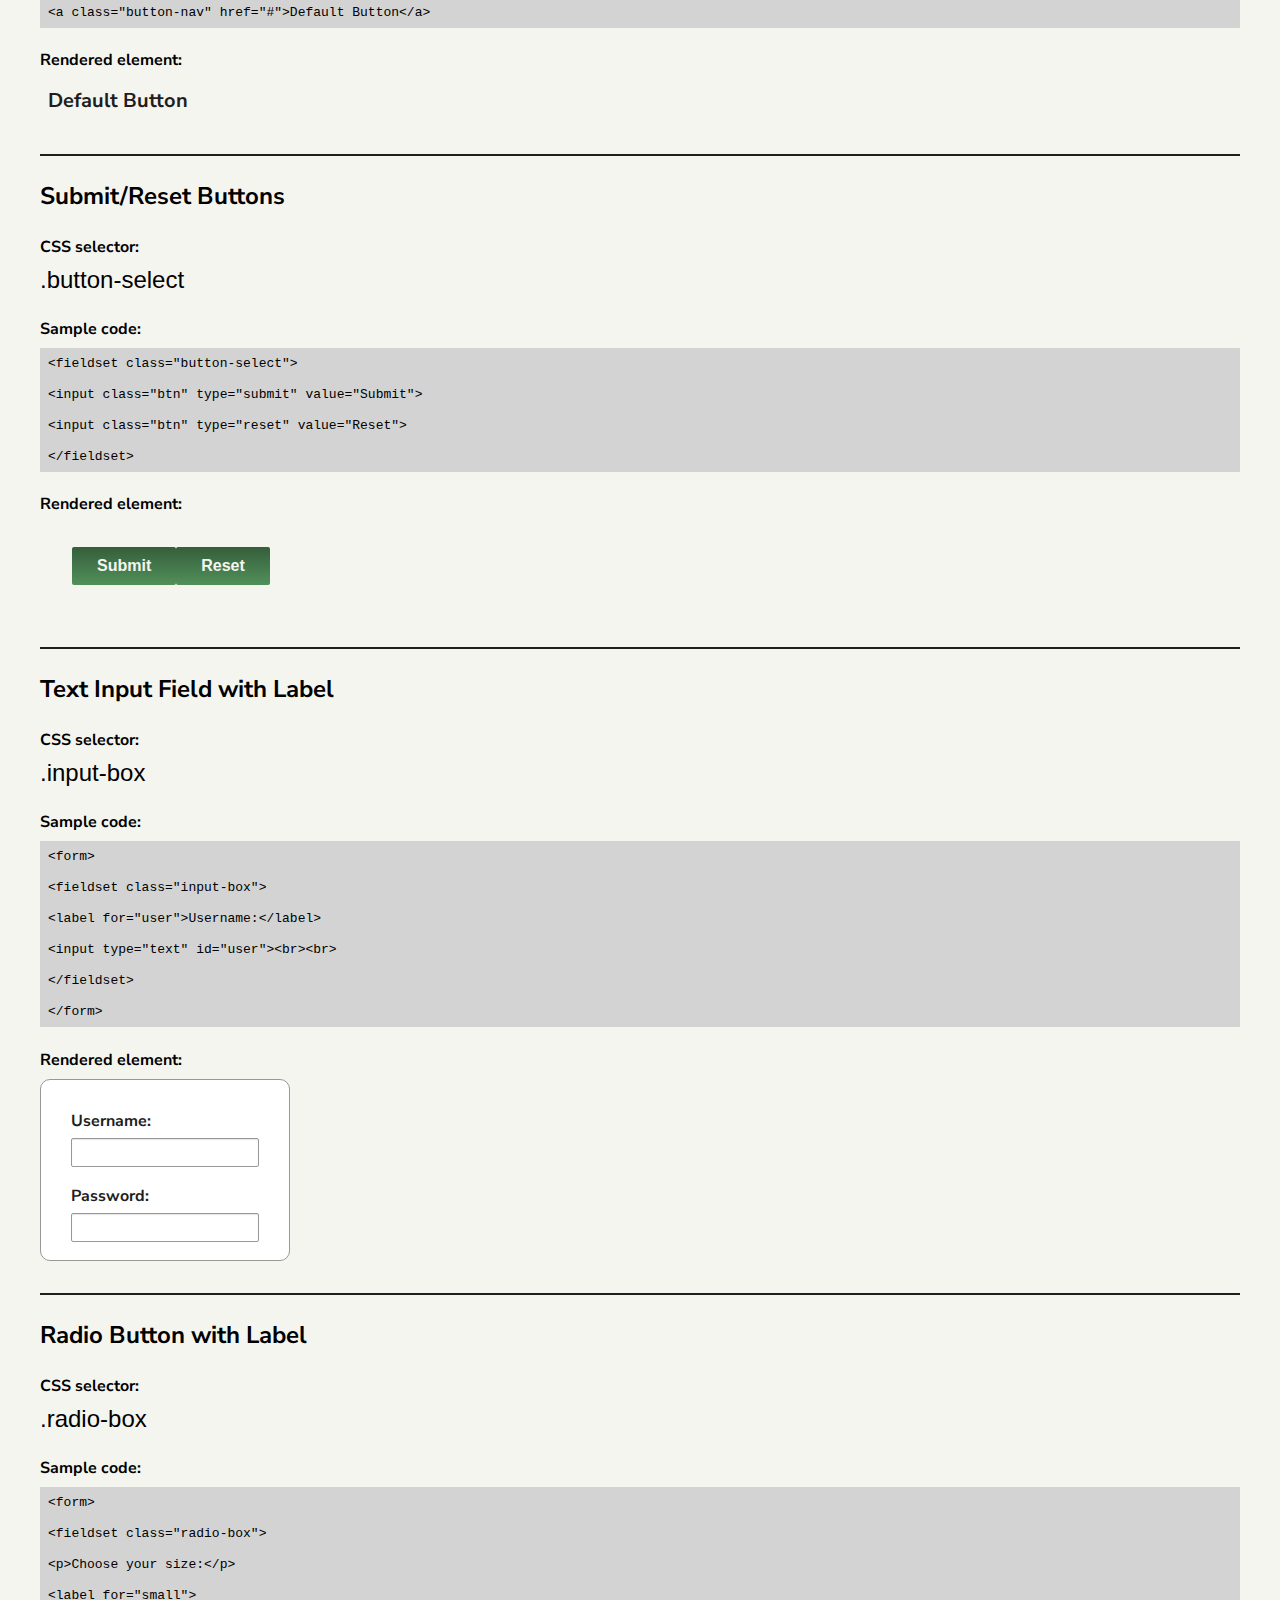
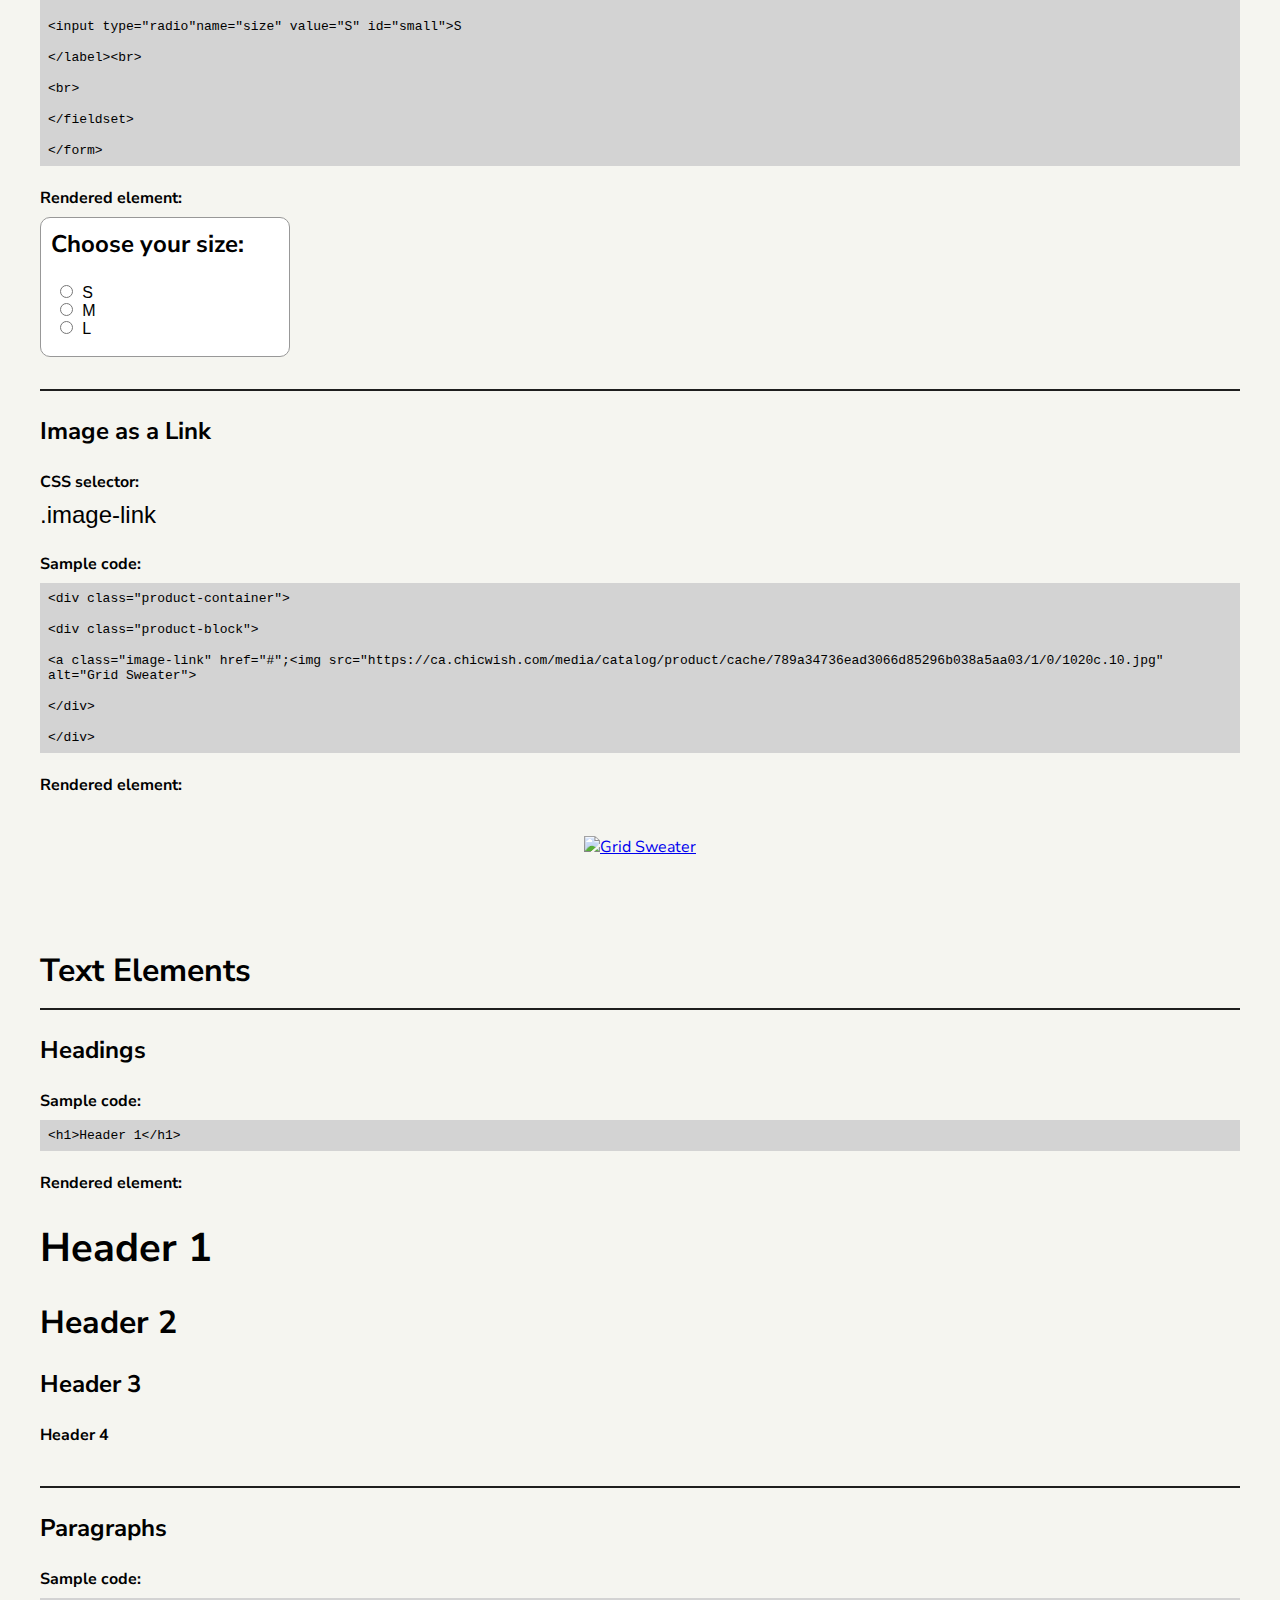
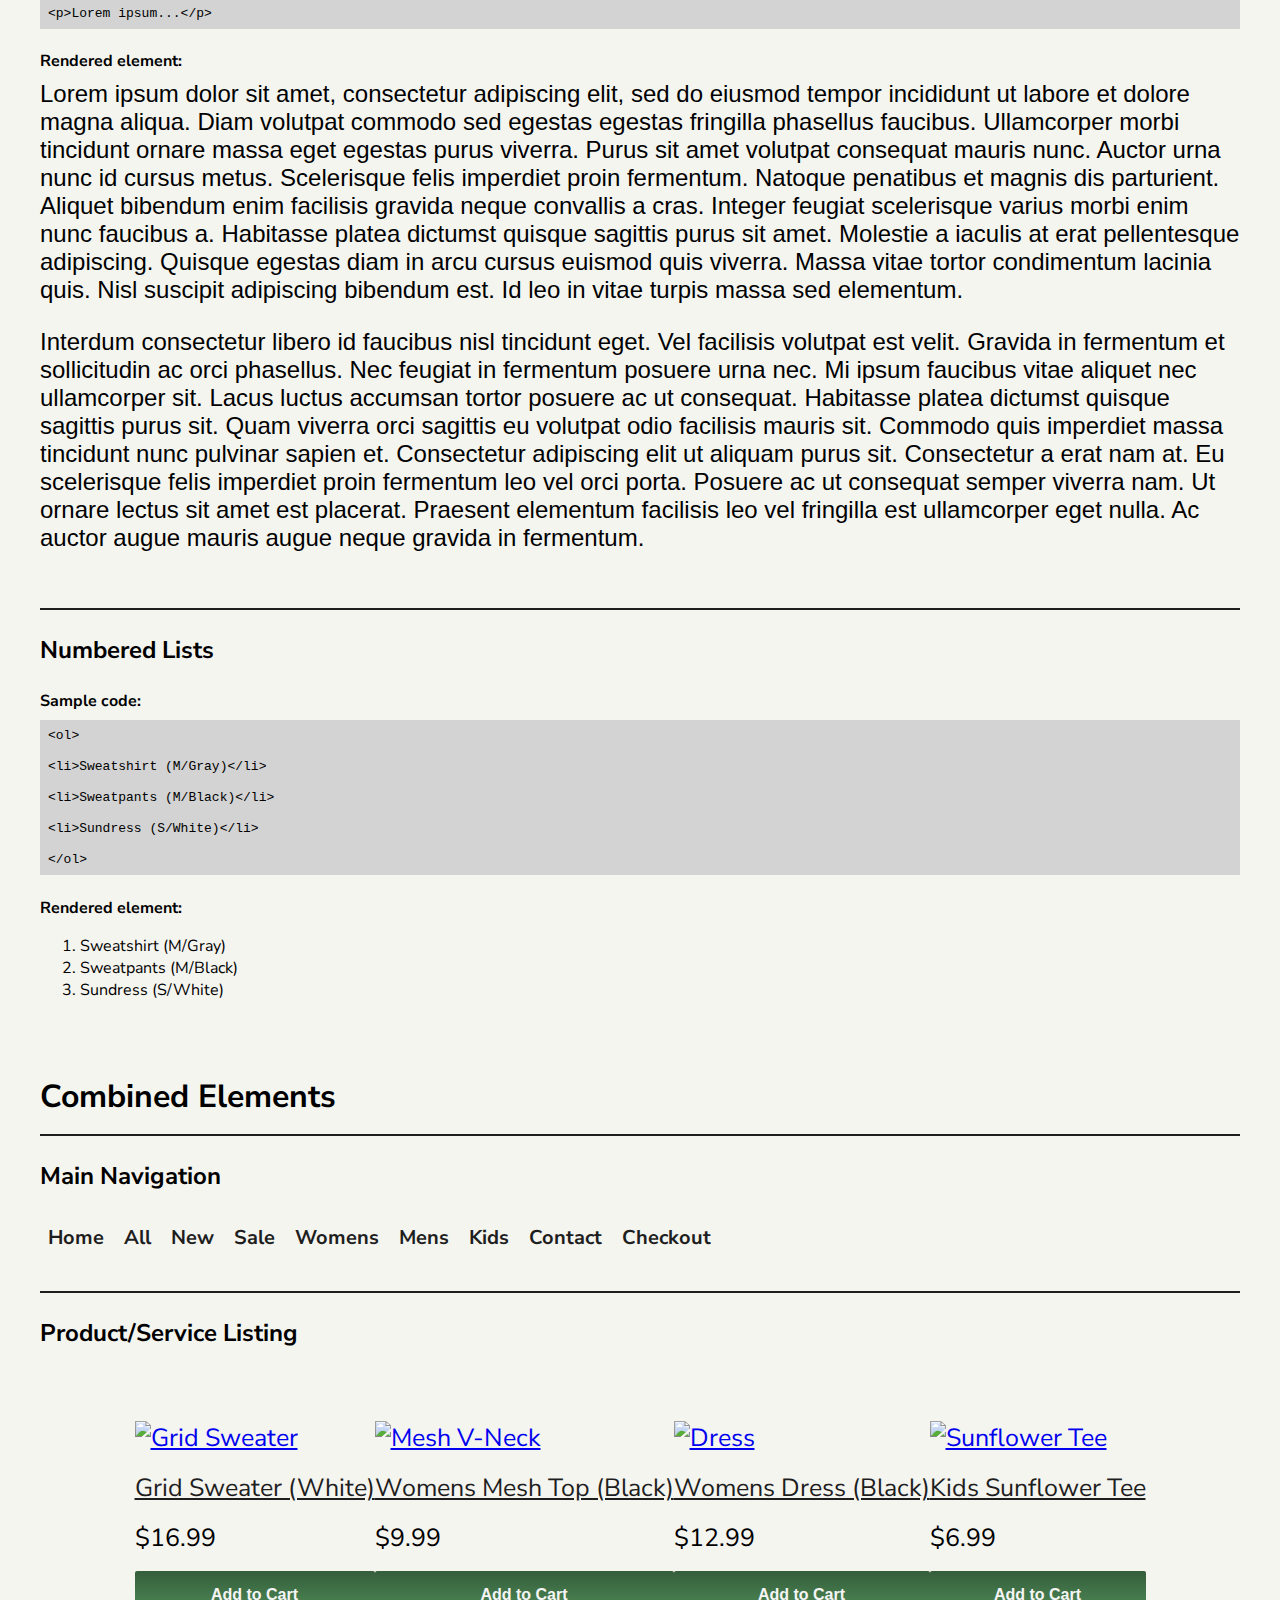
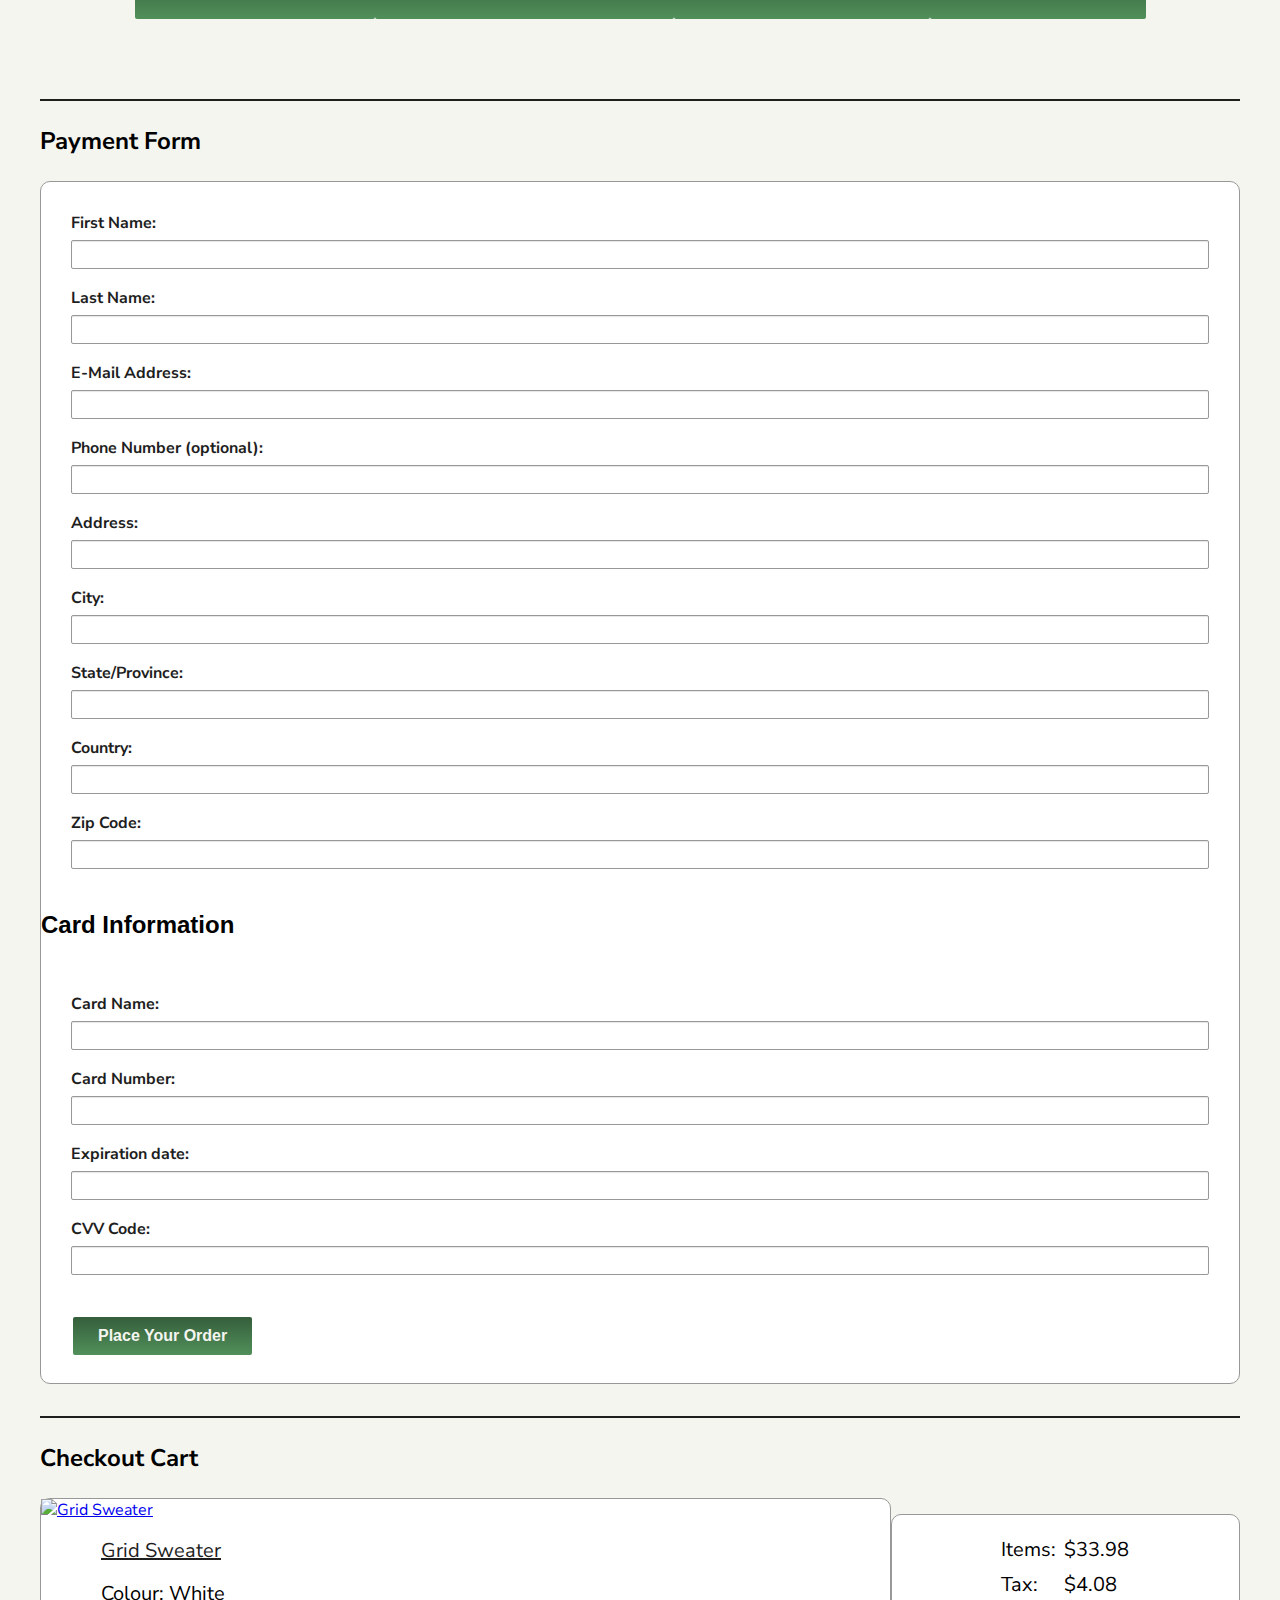
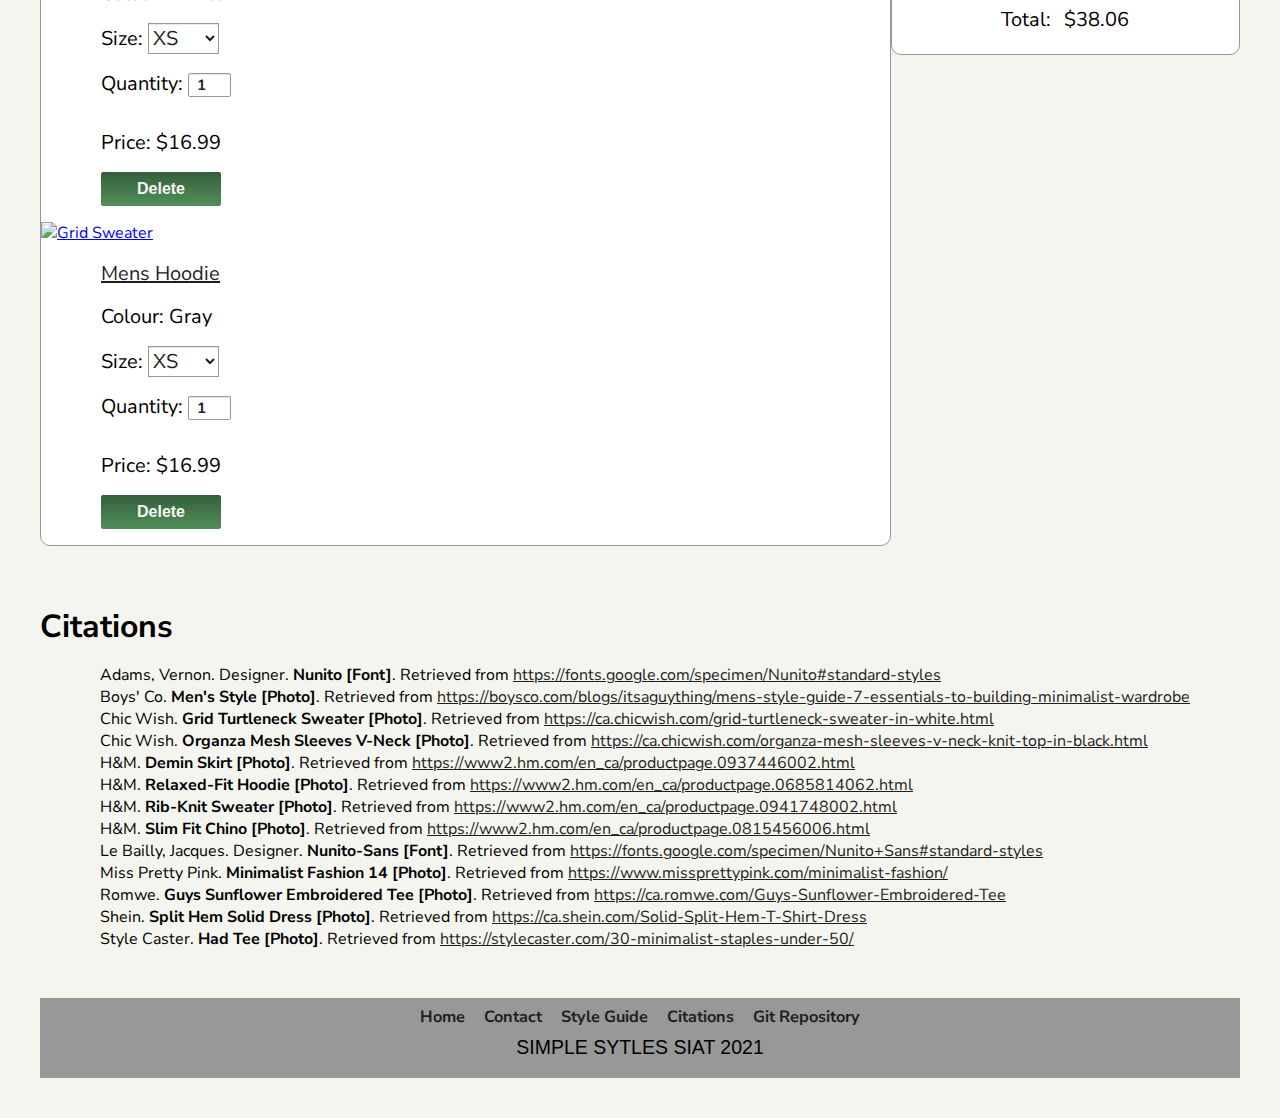
==== commit 6c07a68f: "adding git repository" ====
--- a/index.html
+++ b/index.html
@@ -352,85 +352,48 @@
       <section class="element">
         <h3>Payment Form</h3>
 
-        <div class="checkout-container">
-
-          <div class="cart-container">
-            <div class="cart-container-row">
-              <div class="billing-container">
-                  <form class="bill">
-                    <div class="bill-fieldset">
-                      <fieldset class="input-box">
-                        <h3>Billing Address</h3>
-                        <label for="first-name">First Name:</label>
-                        <input type="text" id="first-name"><br><br>
-                        <label for="last-name">Last Name:</label>
-                        <input type="text" id="last-name"><br><br>
-                        <label for="email">E-Mail Address:</label>
-                        <input type="text" id="email"><br><br>
-                        <label for="phone">Phone Number (optional):</label>
-                        <input type="text" id="phone"><br><br>
-                        <label for="address">Address:</label>
-                        <input type="text" id="address"><br><br>
-                        <label for="city">City:</label>
-                        <input type="text" id="city"><br><br>
-                        <label for="state-province">State/Province:</label>
-                        <input type="text" id="state-province"><br><br>
-                        <label for="country">Country:</label>
-                        <input type="text" id="country"><br><br>
-                        <label for="zip">Zip Code:</label>
-                        <input type="text" id="zip"><br><br>
-                      </fieldset>
-                    </div>
-
-                    <div class="bill-fieldset">
-                      <fieldset class="input-box">
-                        <h3>Card Information</h3>
-                        <label for="card-name">Card Name:</label>
-                        <input type="text" id="card-name"><br><br>
-                        <label for="card-number">Card Number:</label>
-                        <input type="text" id="card-number"><br><br>
-                        <label for="expire-date">Expiration date:</label>
-                        <input type="text" id="expire-date"><br><br>
-                        <label for="cvv">CVV Code:</label>
-                        <input type="text" id="cvv"><br><br>
-                      </fieldset>
-                    </div>
-                  </form>
-              </div>
-
-              <div class="cart-container-total-price" id="billing-table">
-                <div class="cart-total-price">
-                    <table>
-                      <tbody>
-                        <tr>
-                          <td class="text-td">Items:</td>
-                          <td class="num-td">$33.98</td>
-                        </tr>
-                        <tr>
-                          <td class="text-td">Tax:</td>
-                          <td class="num-td">$4.08</td>
-                        </tr>
-                        <tr>
-                          <td class="text-td">Total:</td>
-                          <td class="num-td">$38.06</td>
-                        </tr>
-                        <tr>
-                          <td colspan="2" class="btn-td"><fieldset class="button-select">
-                            <a href="purchased.html"><input class="btn" type="submit" value="Place Your Order"></a>
-                          </fieldset></td>
-                        </tr>
-                        <tr>
-                          <td colspan="2" class="btn-td"><fieldset class="button-select">
-                            <a href="checkout.html"><input class="btn" type="submit" value="Return To Cart"></a>
-                          </fieldset></td>
-                        </tr>
-                      </tbody>
-                    </table>
-                </div>
-              </div>
-            </div>
-          </div>
-        </div>
+        <form>
+          <fieldset class="input-box">
+            <label for="first-name">First Name:</label>
+            <input type="text" id="first-name"><br><br>
+            <label for="last-name">Last Name:</label>
+            <input type="text" id="last-name"><br><br>
+            <label for="email">E-Mail Address:</label>
+            <input type="text" id="email"><br><br>
+            <label for="phone">Phone Number (optional):</label>
+            <input type="text" id="phone"><br><br>
+            <label for="address">Address:</label>
+            <input type="text" id="address"><br><br>
+            <label for="city">City:</label>
+            <input type="text" id="city"><br><br>
+            <label for="state-province">State/Province:</label>
+            <input type="text" id="state-province"><br><br>
+            <label for="country">Country:</label>
+            <input type="text" id="country"><br><br>
+            <label for="zip">Zip Code:</label>
+            <input type="text" id="zip"><br><br>
+          </fieldset>
+
+          <section>
+            <h3>Card Information</h3>
+          </section>
+
+          <fieldset class="input-box">
+            <label for="card-name">Card Name:</label>
+            <input type="text" id="card-name"><br><br>
+            <label for="card-number">Card Number:</label>
+            <input type="text" id="card-number"><br><br>
+            <label for="expire-date">Expiration date:</label>
+            <input type="text" id="expire-date"><br><br>
+            <label for="cvv">CVV Code:</label>
+            <input type="text" id="cvv"><br><br>
+          </fieldset>
+
+          <fieldset class="button-select">
+            <input class="btn" type="submit" value="Place Your Order">
+          </fieldset>
+
+        </form>
 
       </section>
 
@@ -552,7 +515,6 @@
               <li>Romwe. <strong>Guys Sunflower Embroidered Tee [Photo]</strong>. Retrieved from <a class="text-link" href="https://ca.romwe.com/Guys-Sunflower-Embroidered-Tee-p-455552-cat-859.html?url_from=caplasmtop07190424740S">https://ca.romwe.com/Guys-Sunflower-Embroidered-Tee</a></li>
               <li>Shein. <strong>Split Hem Solid Dress [Photo]</strong>. Retrieved from <a class="text-link" href="https://ca.shein.com/Solid-Split-Hem-T-Shirt-Dress-p-1269927-cat-1727.html?url_from=caadplaswdress07200701517S&gclid=CjwKCAiA65iBBhB-EiwAW253W0HiEJiKnF2FjHlQGv8awOL8LNRuKmLusy3wokKj9P4v5kpk64b3fxoCiSsQAvD_BwE">https://ca.shein.com/Solid-Split-Hem-T-Shirt-Dress</a></li>
               <li>Style Caster. <strong>Had Tee [Photo]</strong>. Retrieved from <a class="text-link" href="https://stylecaster.com/30-minimalist-staples-under-50/">https://stylecaster.com/30-minimalist-staples-under-50/</a></li>
-              <li>Waiting List Clothing. <strong>Grey Waiting List Hoodie [Photo]</strong>. Retrieved from <a class="text-link" href="https://www.benzinga.com/pressreleases/20/07/ab16675146/waiting-list-clothing-introduces-unique-clothing-designs-with-minimalist-aesthetic-and-monochroma">https://www.benzinga.com/pressreleases/20/07/ab16675146/waiting-list-clothing-introduces-unique-clothing-designs-with-minimalist-aesthetic-and-monochroma</a></li>
             </ul>
 
           </section>
@@ -565,7 +527,9 @@
                   <a class="button-nav" href="contact.html">Contact</a>
                   <a class="button-nav" href="index.html">Style Guide</a>
                   <a class="button-nav" href="index.html#citations">Citations</a>
+                  <a class="button-nav" href="https://github.com/agnt-j/P02-Company">Git Repository</a>
                 </nav>
+              </div>
               </div>
 
               <div class="footer-text">
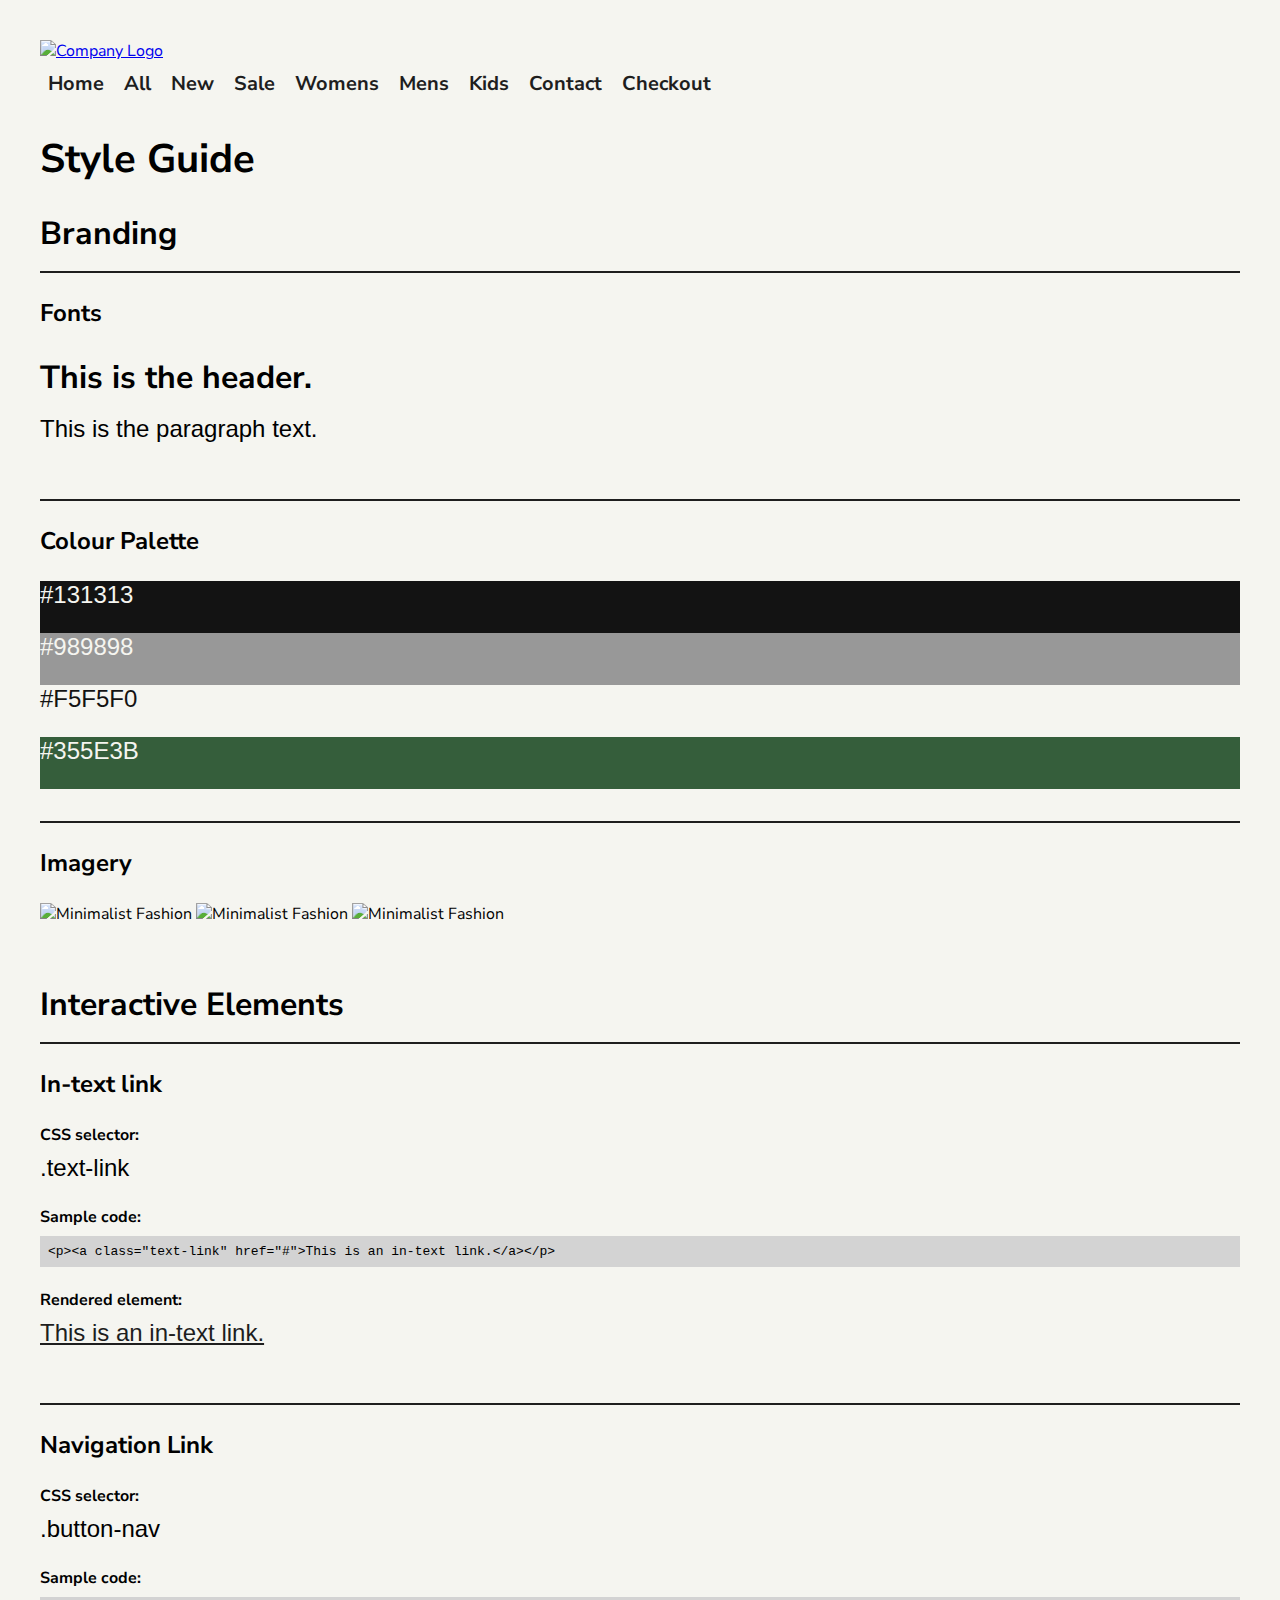
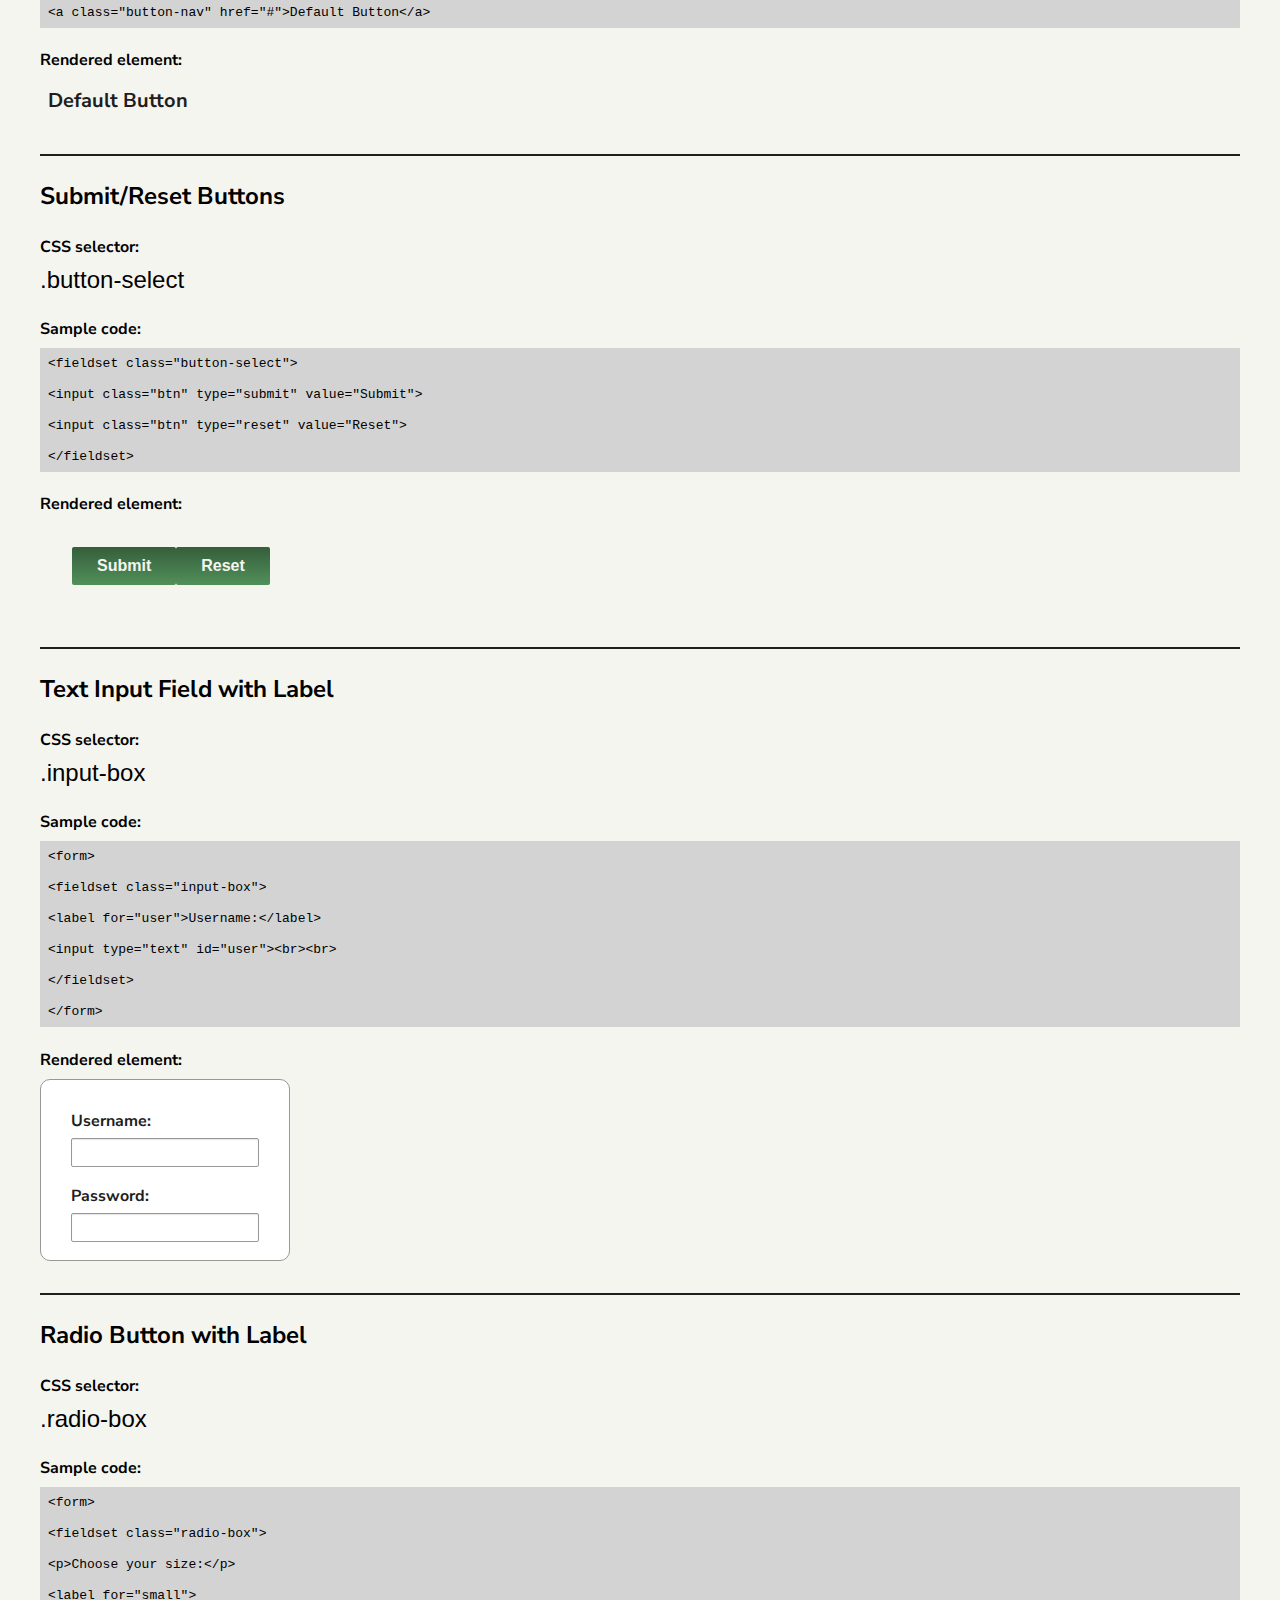
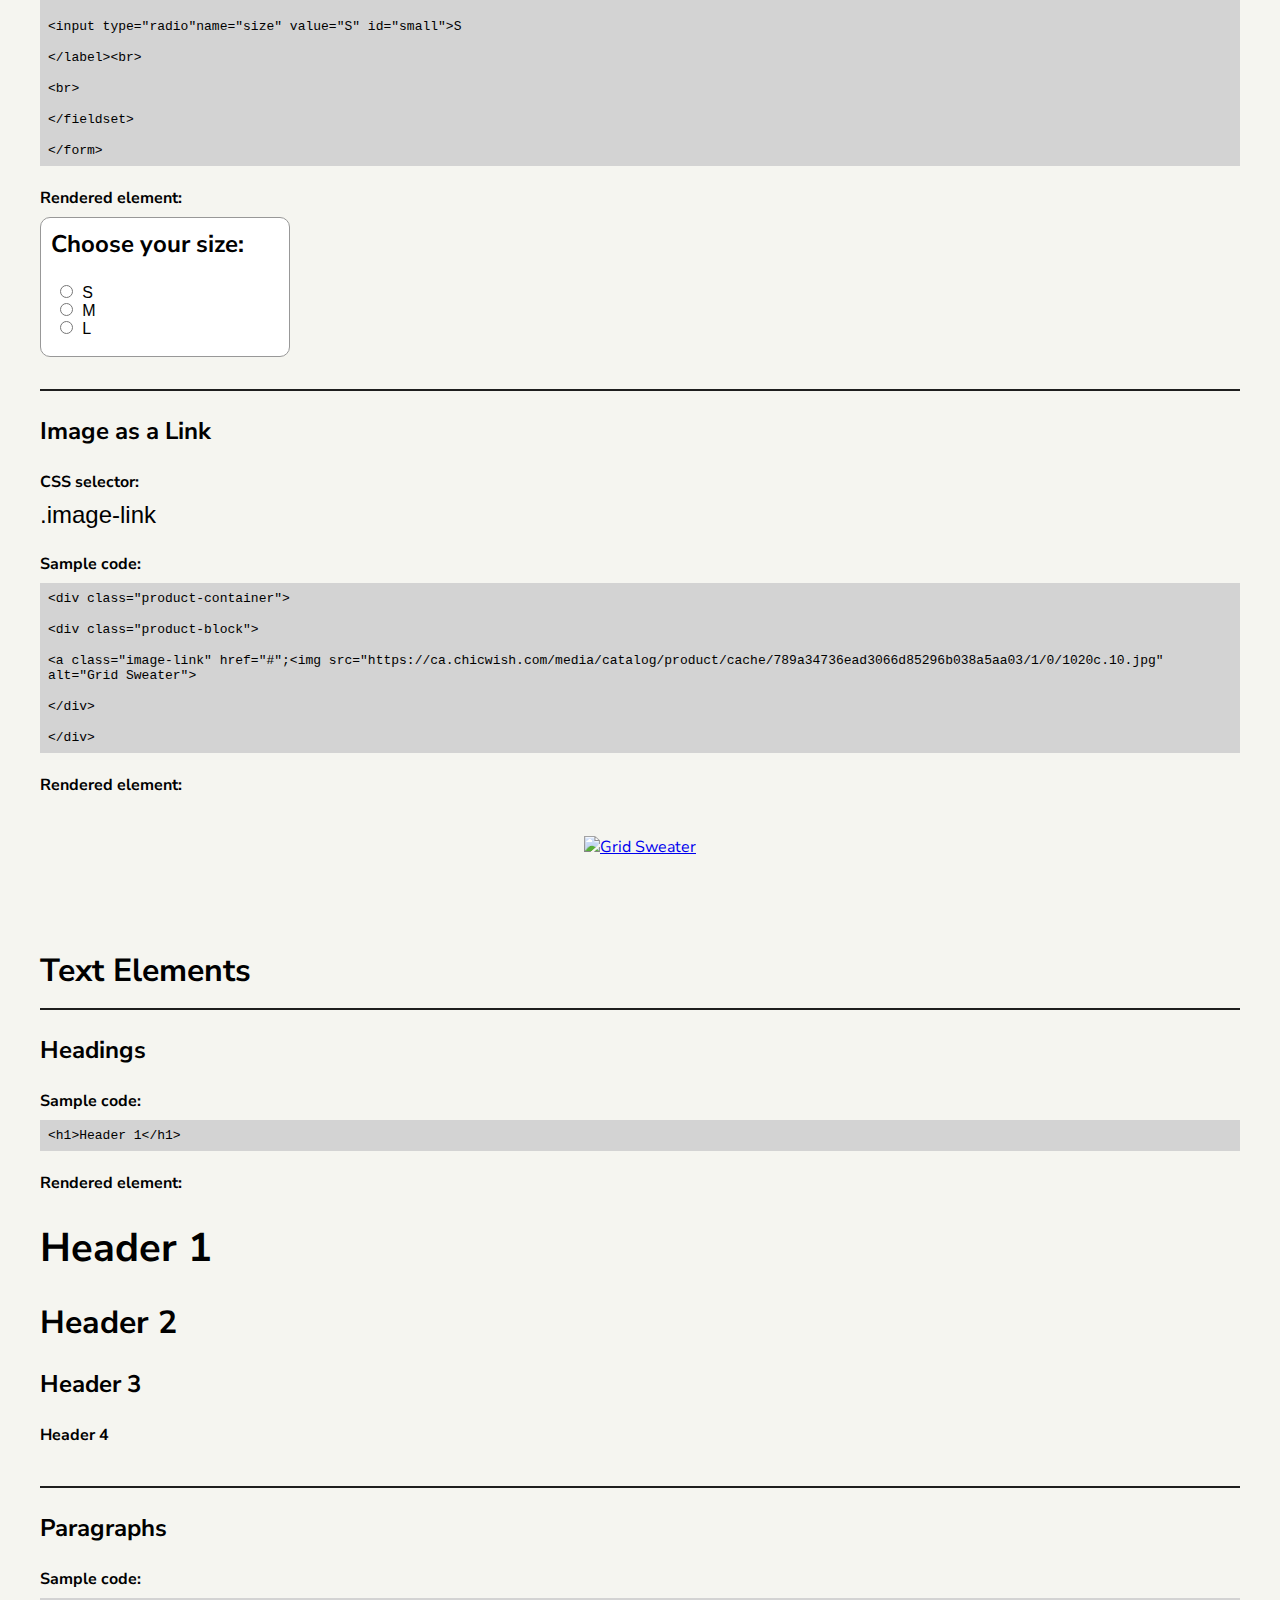
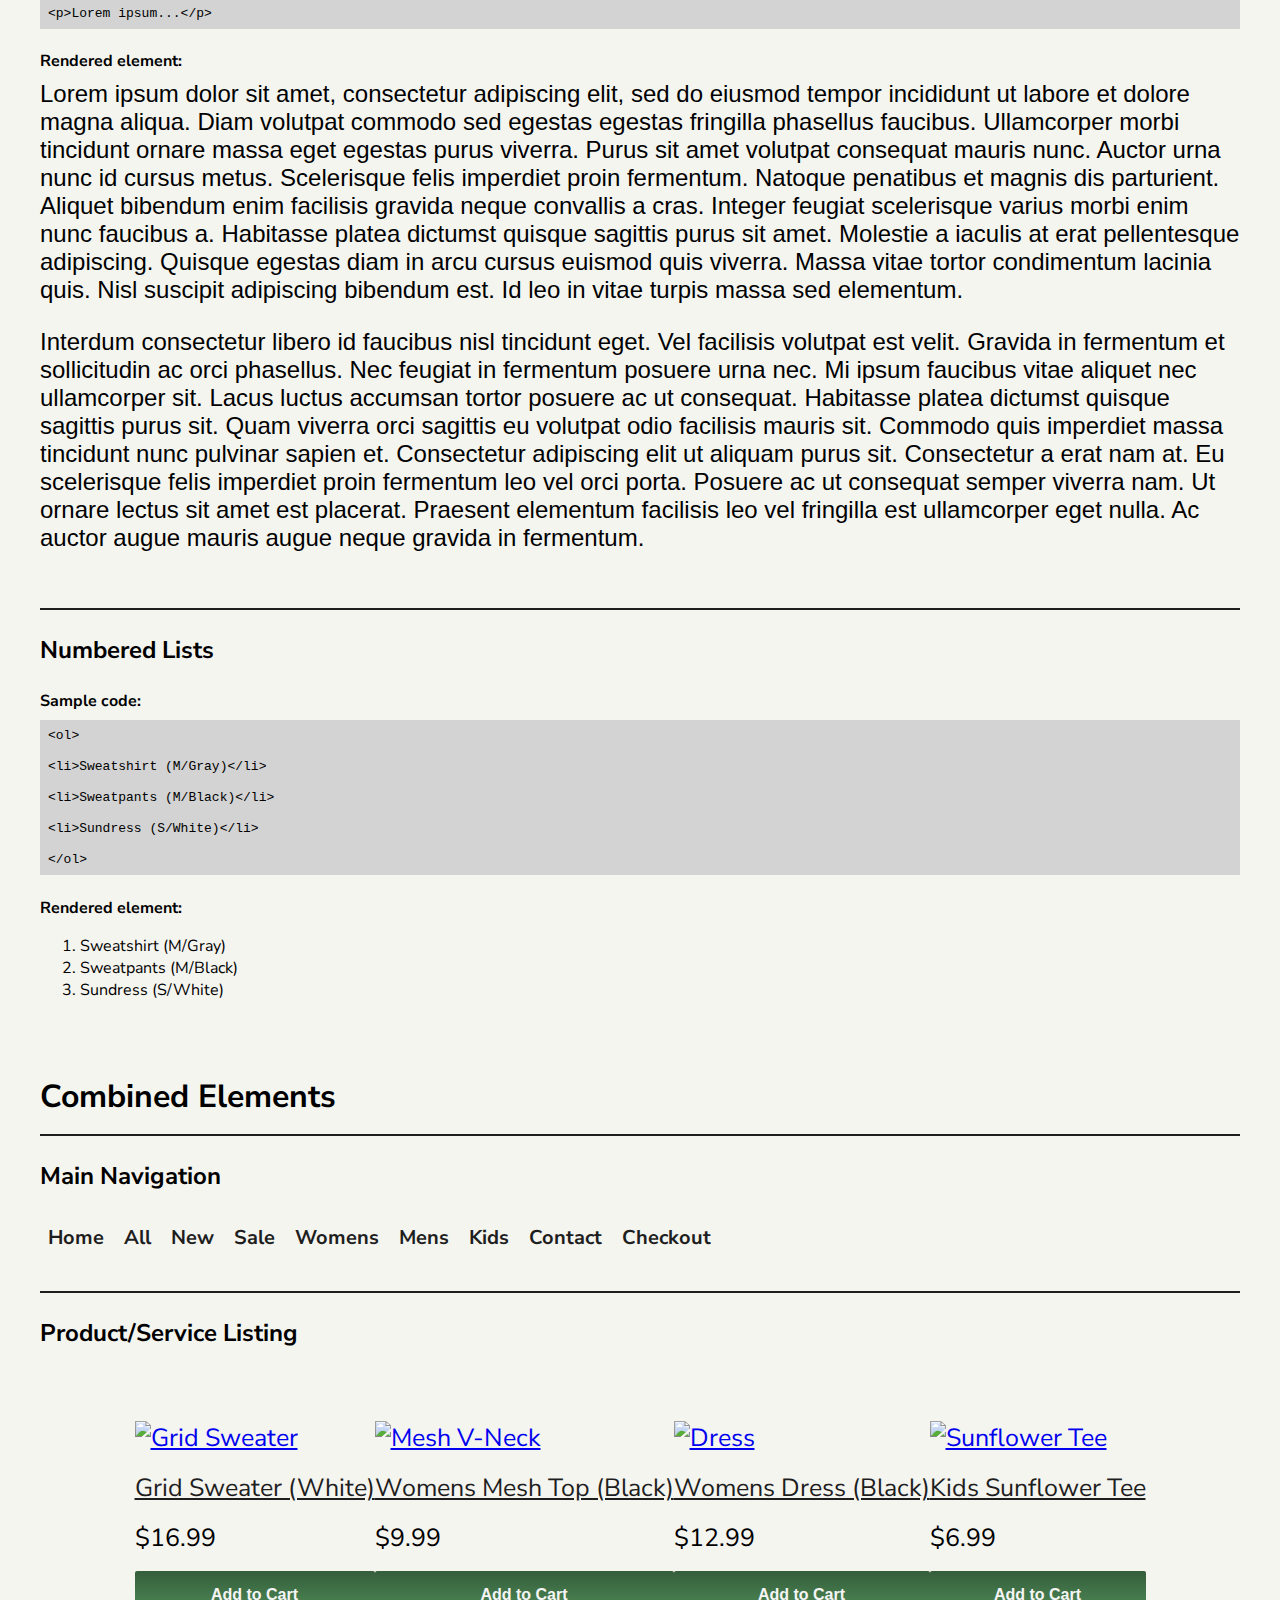
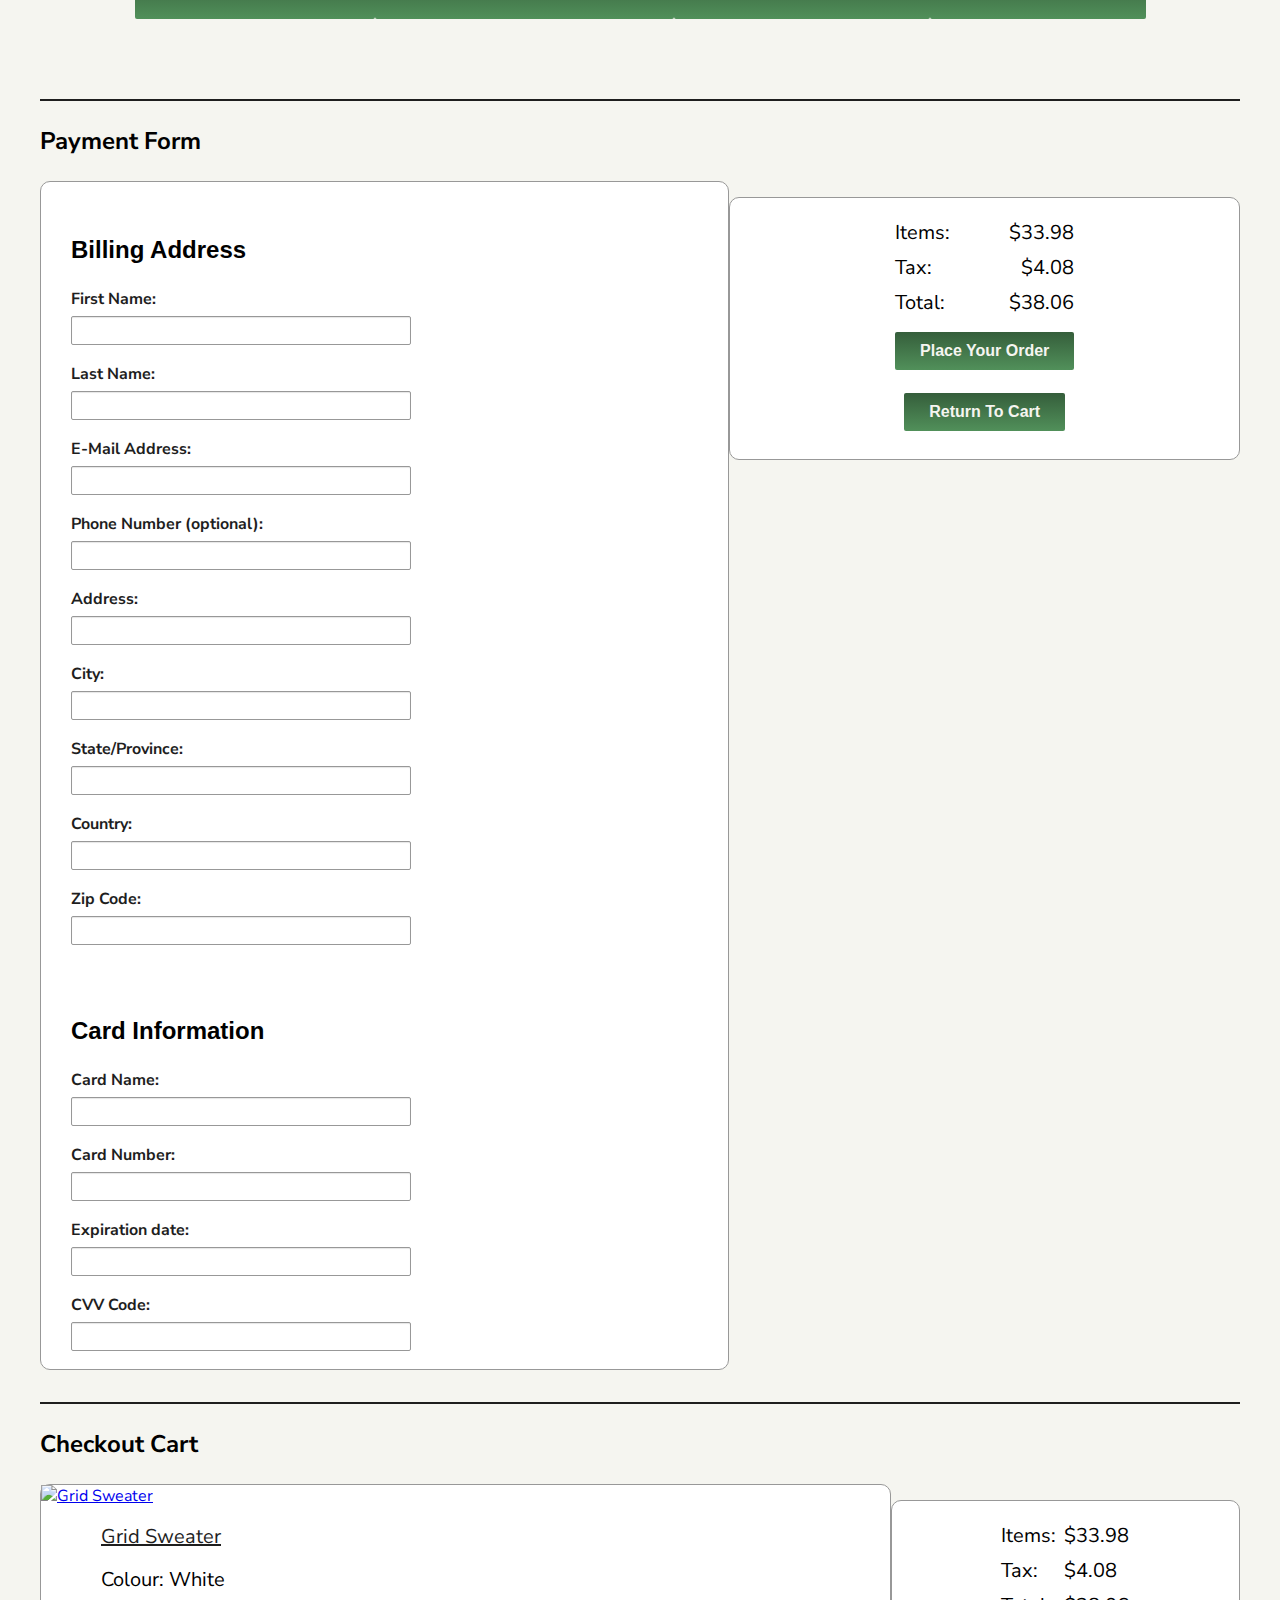
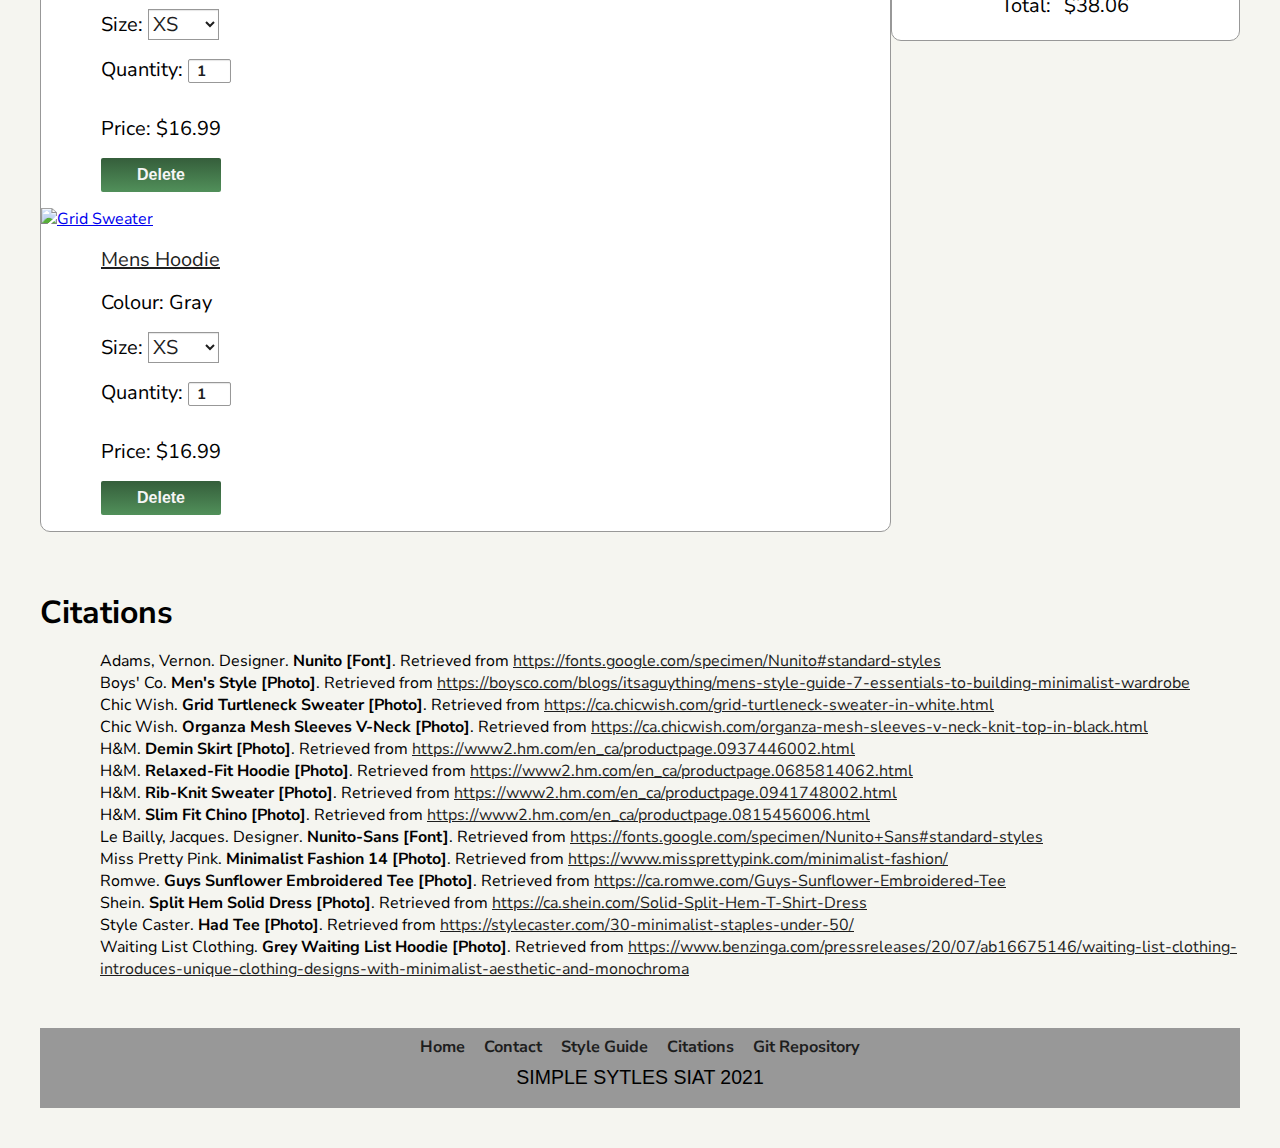
==== commit e31339b5: "Merge remote-tracking branch 'P02-Company/Jason' into main" ====
--- a/index.html
+++ b/index.html
@@ -352,48 +352,85 @@
       <section class="element">
         <h3>Payment Form</h3>
 
-        <form>
-          <fieldset class="input-box">
-            <label for="first-name">First Name:</label>
-            <input type="text" id="first-name"><br><br>
-            <label for="last-name">Last Name:</label>
-            <input type="text" id="last-name"><br><br>
-            <label for="email">E-Mail Address:</label>
-            <input type="text" id="email"><br><br>
-            <label for="phone">Phone Number (optional):</label>
-            <input type="text" id="phone"><br><br>
-            <label for="address">Address:</label>
-            <input type="text" id="address"><br><br>
-            <label for="city">City:</label>
-            <input type="text" id="city"><br><br>
-            <label for="state-province">State/Province:</label>
-            <input type="text" id="state-province"><br><br>
-            <label for="country">Country:</label>
-            <input type="text" id="country"><br><br>
-            <label for="zip">Zip Code:</label>
-            <input type="text" id="zip"><br><br>
-          </fieldset>
-
-          <section>
-            <h3>Card Information</h3>
-          </section>
-
-          <fieldset class="input-box">
-            <label for="card-name">Card Name:</label>
-            <input type="text" id="card-name"><br><br>
-            <label for="card-number">Card Number:</label>
-            <input type="text" id="card-number"><br><br>
-            <label for="expire-date">Expiration date:</label>
-            <input type="text" id="expire-date"><br><br>
-            <label for="cvv">CVV Code:</label>
-            <input type="text" id="cvv"><br><br>
-          </fieldset>
-
-          <fieldset class="button-select">
-            <input class="btn" type="submit" value="Place Your Order">
-          </fieldset>
-
-        </form>
+        <div class="checkout-container">
+
+          <div class="cart-container">
+            <div class="cart-container-row">
+              <div class="billing-container">
+                  <form class="bill">
+                    <div class="bill-fieldset">
+                      <fieldset class="input-box">
+                        <h3>Billing Address</h3>
+                        <label for="first-name">First Name:</label>
+                        <input type="text" id="first-name"><br><br>
+                        <label for="last-name">Last Name:</label>
+                        <input type="text" id="last-name"><br><br>
+                        <label for="email">E-Mail Address:</label>
+                        <input type="text" id="email"><br><br>
+                        <label for="phone">Phone Number (optional):</label>
+                        <input type="text" id="phone"><br><br>
+                        <label for="address">Address:</label>
+                        <input type="text" id="address"><br><br>
+                        <label for="city">City:</label>
+                        <input type="text" id="city"><br><br>
+                        <label for="state-province">State/Province:</label>
+                        <input type="text" id="state-province"><br><br>
+                        <label for="country">Country:</label>
+                        <input type="text" id="country"><br><br>
+                        <label for="zip">Zip Code:</label>
+                        <input type="text" id="zip"><br><br>
+                      </fieldset>
+                    </div>
+
+                    <div class="bill-fieldset">
+                      <fieldset class="input-box">
+                        <h3>Card Information</h3>
+                        <label for="card-name">Card Name:</label>
+                        <input type="text" id="card-name"><br><br>
+                        <label for="card-number">Card Number:</label>
+                        <input type="text" id="card-number"><br><br>
+                        <label for="expire-date">Expiration date:</label>
+                        <input type="text" id="expire-date"><br><br>
+                        <label for="cvv">CVV Code:</label>
+                        <input type="text" id="cvv"><br><br>
+                      </fieldset>
+                    </div>
+                  </form>
+              </div>
+
+              <div class="cart-container-total-price" id="billing-table">
+                <div class="cart-total-price">
+                    <table>
+                      <tbody>
+                        <tr>
+                          <td class="text-td">Items:</td>
+                          <td class="num-td">$33.98</td>
+                        </tr>
+                        <tr>
+                          <td class="text-td">Tax:</td>
+                          <td class="num-td">$4.08</td>
+                        </tr>
+                        <tr>
+                          <td class="text-td">Total:</td>
+                          <td class="num-td">$38.06</td>
+                        </tr>
+                        <tr>
+                          <td colspan="2" class="btn-td"><fieldset class="button-select">
+                            <a href="purchased.html"><input class="btn" type="submit" value="Place Your Order"></a>
+                          </fieldset></td>
+                        </tr>
+                        <tr>
+                          <td colspan="2" class="btn-td"><fieldset class="button-select">
+                            <a href="checkout.html"><input class="btn" type="submit" value="Return To Cart"></a>
+                          </fieldset></td>
+                        </tr>
+                      </tbody>
+                    </table>
+                </div>
+              </div>
+            </div>
+          </div>
+        </div>
 
       </section>
 
@@ -515,6 +552,7 @@
               <li>Romwe. <strong>Guys Sunflower Embroidered Tee [Photo]</strong>. Retrieved from <a class="text-link" href="https://ca.romwe.com/Guys-Sunflower-Embroidered-Tee-p-455552-cat-859.html?url_from=caplasmtop07190424740S">https://ca.romwe.com/Guys-Sunflower-Embroidered-Tee</a></li>
               <li>Shein. <strong>Split Hem Solid Dress [Photo]</strong>. Retrieved from <a class="text-link" href="https://ca.shein.com/Solid-Split-Hem-T-Shirt-Dress-p-1269927-cat-1727.html?url_from=caadplaswdress07200701517S&gclid=CjwKCAiA65iBBhB-EiwAW253W0HiEJiKnF2FjHlQGv8awOL8LNRuKmLusy3wokKj9P4v5kpk64b3fxoCiSsQAvD_BwE">https://ca.shein.com/Solid-Split-Hem-T-Shirt-Dress</a></li>
               <li>Style Caster. <strong>Had Tee [Photo]</strong>. Retrieved from <a class="text-link" href="https://stylecaster.com/30-minimalist-staples-under-50/">https://stylecaster.com/30-minimalist-staples-under-50/</a></li>
+              <li>Waiting List Clothing. <strong>Grey Waiting List Hoodie [Photo]</strong>. Retrieved from <a class="text-link" href="https://www.benzinga.com/pressreleases/20/07/ab16675146/waiting-list-clothing-introduces-unique-clothing-designs-with-minimalist-aesthetic-and-monochroma">https://www.benzinga.com/pressreleases/20/07/ab16675146/waiting-list-clothing-introduces-unique-clothing-designs-with-minimalist-aesthetic-and-monochroma</a></li>
             </ul>
 
           </section>
